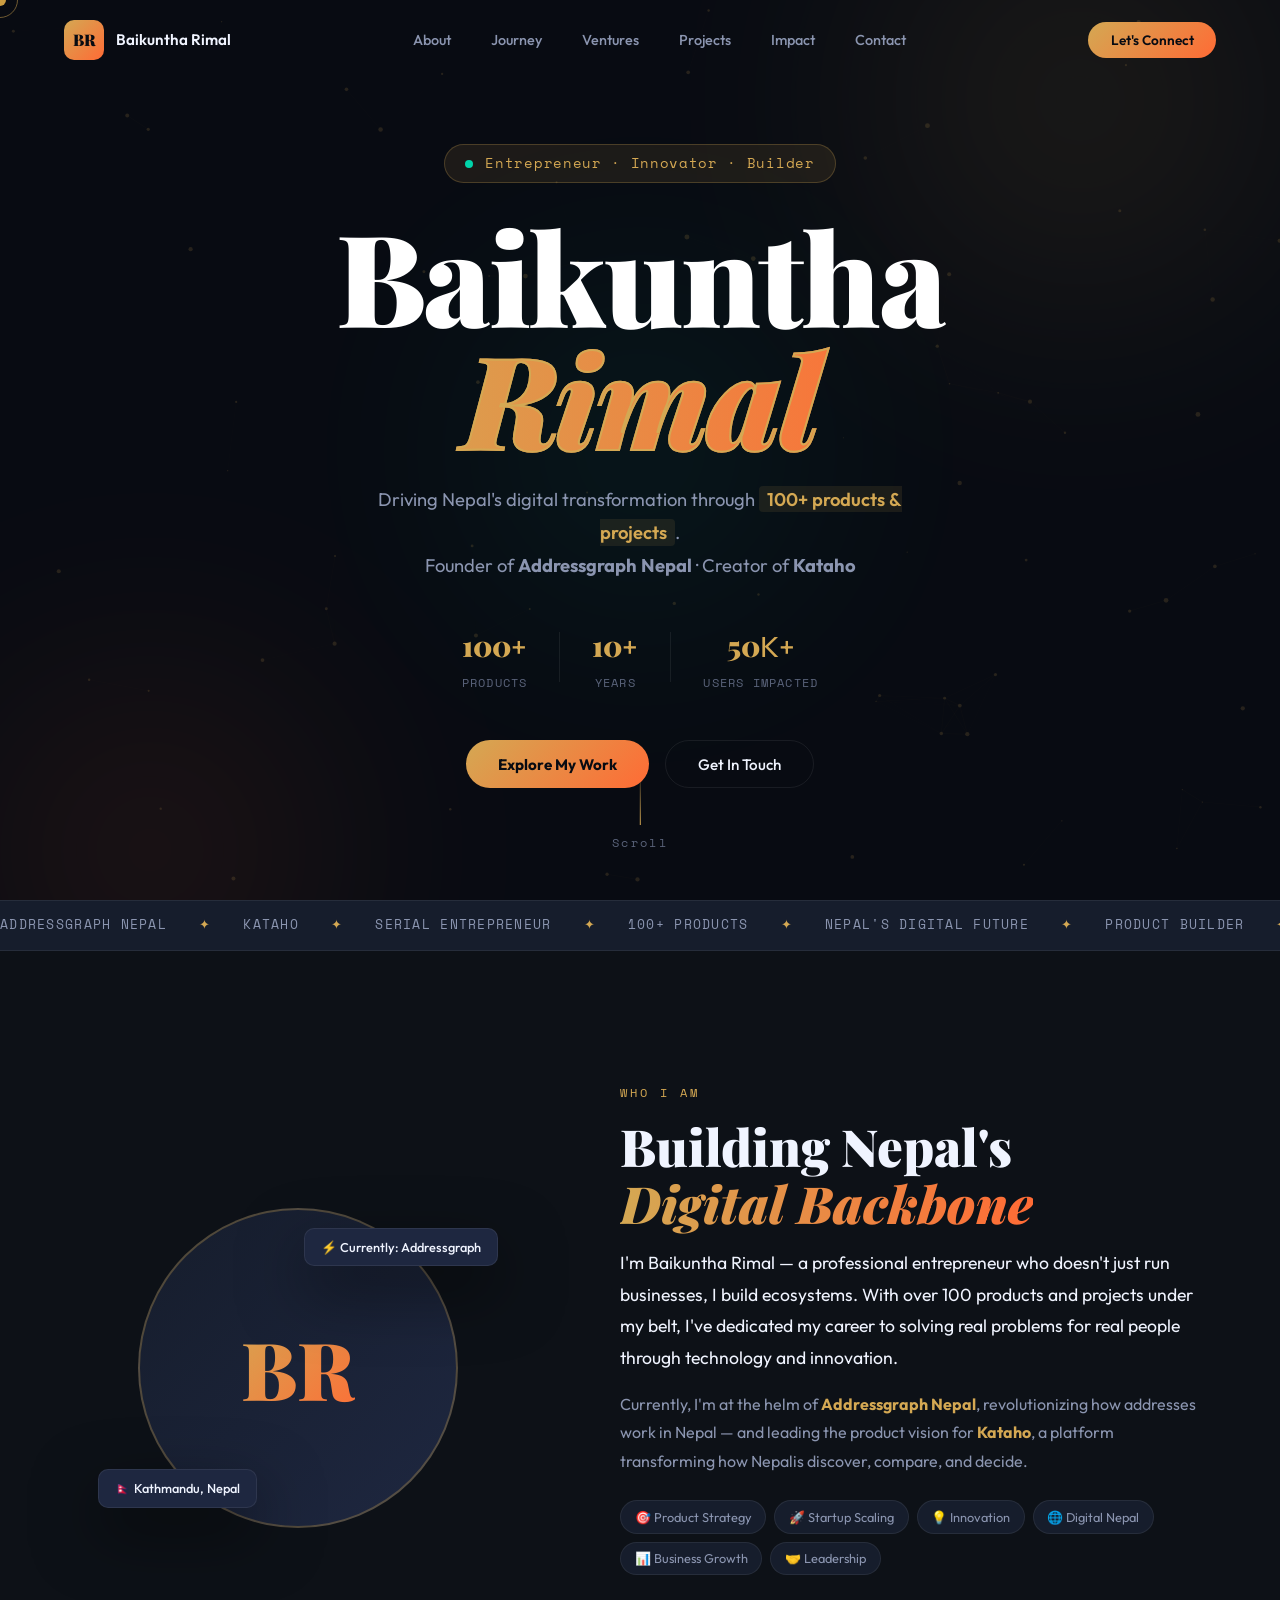
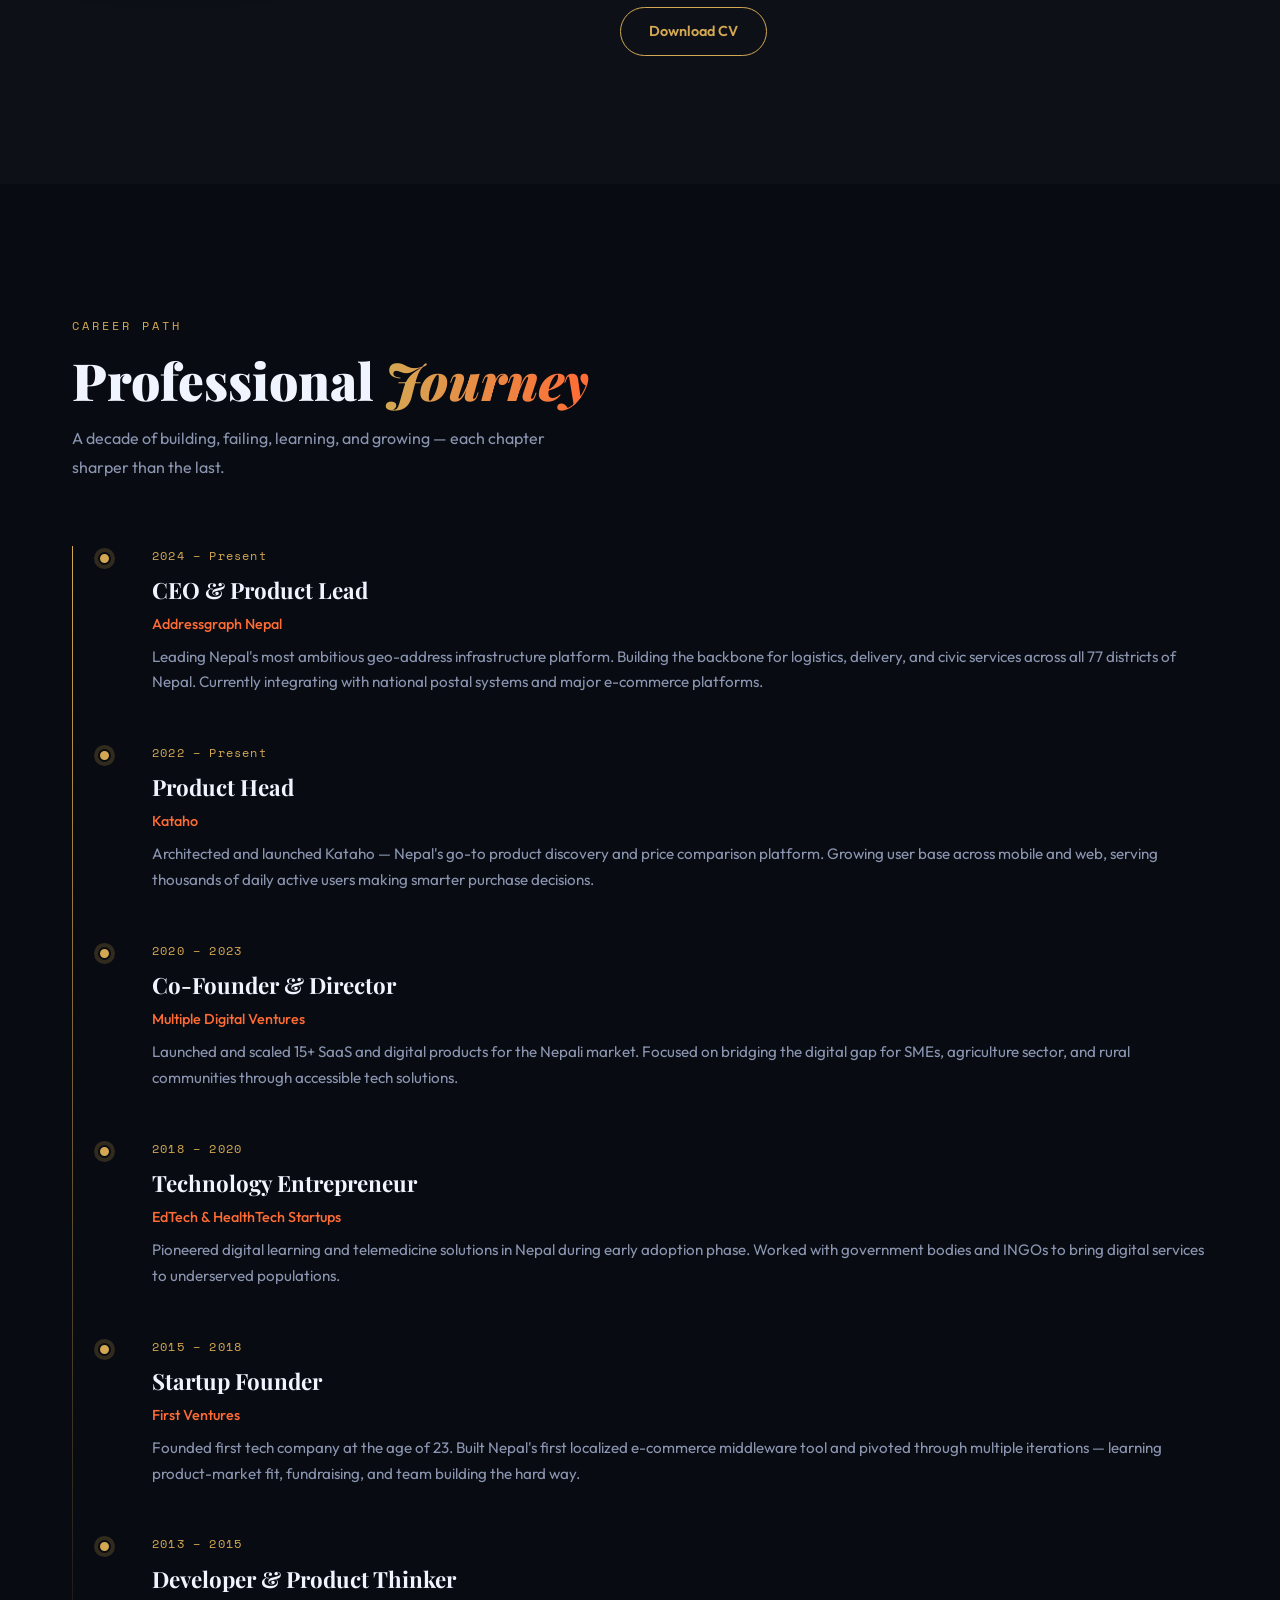
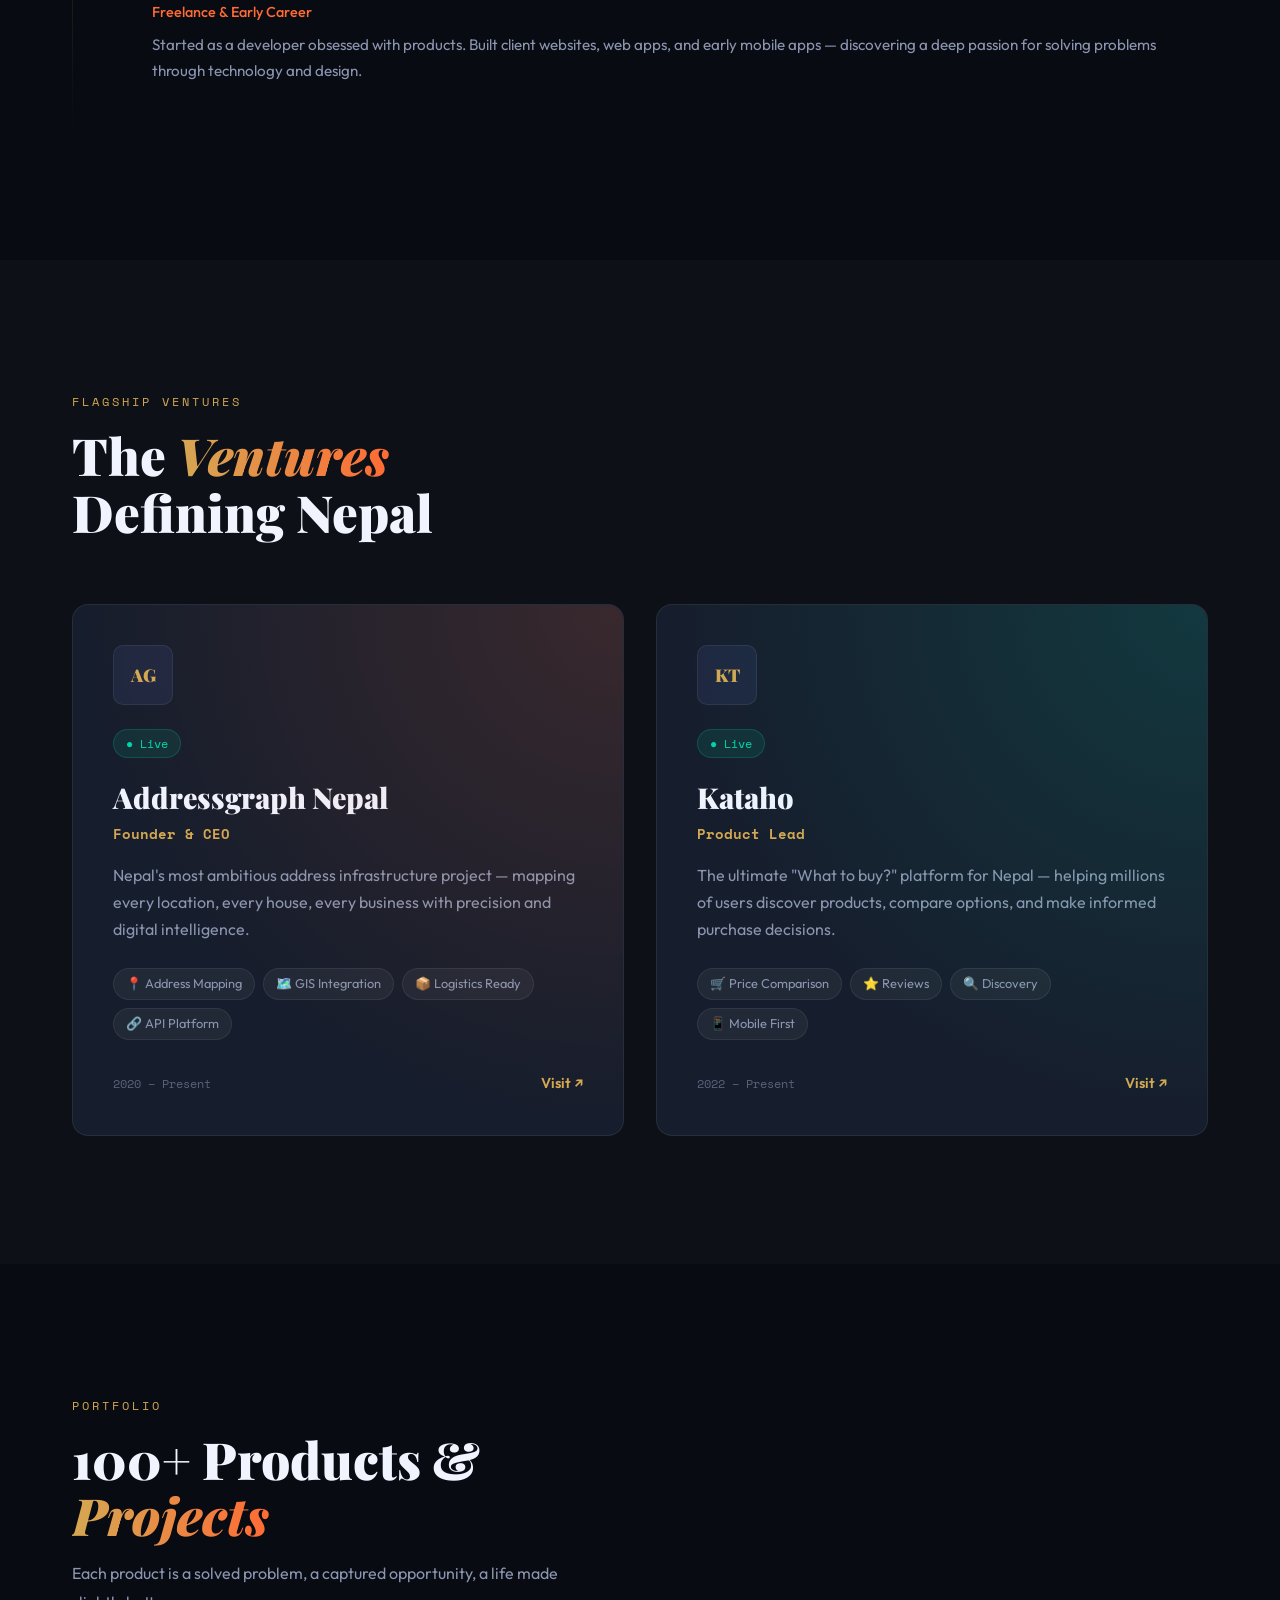
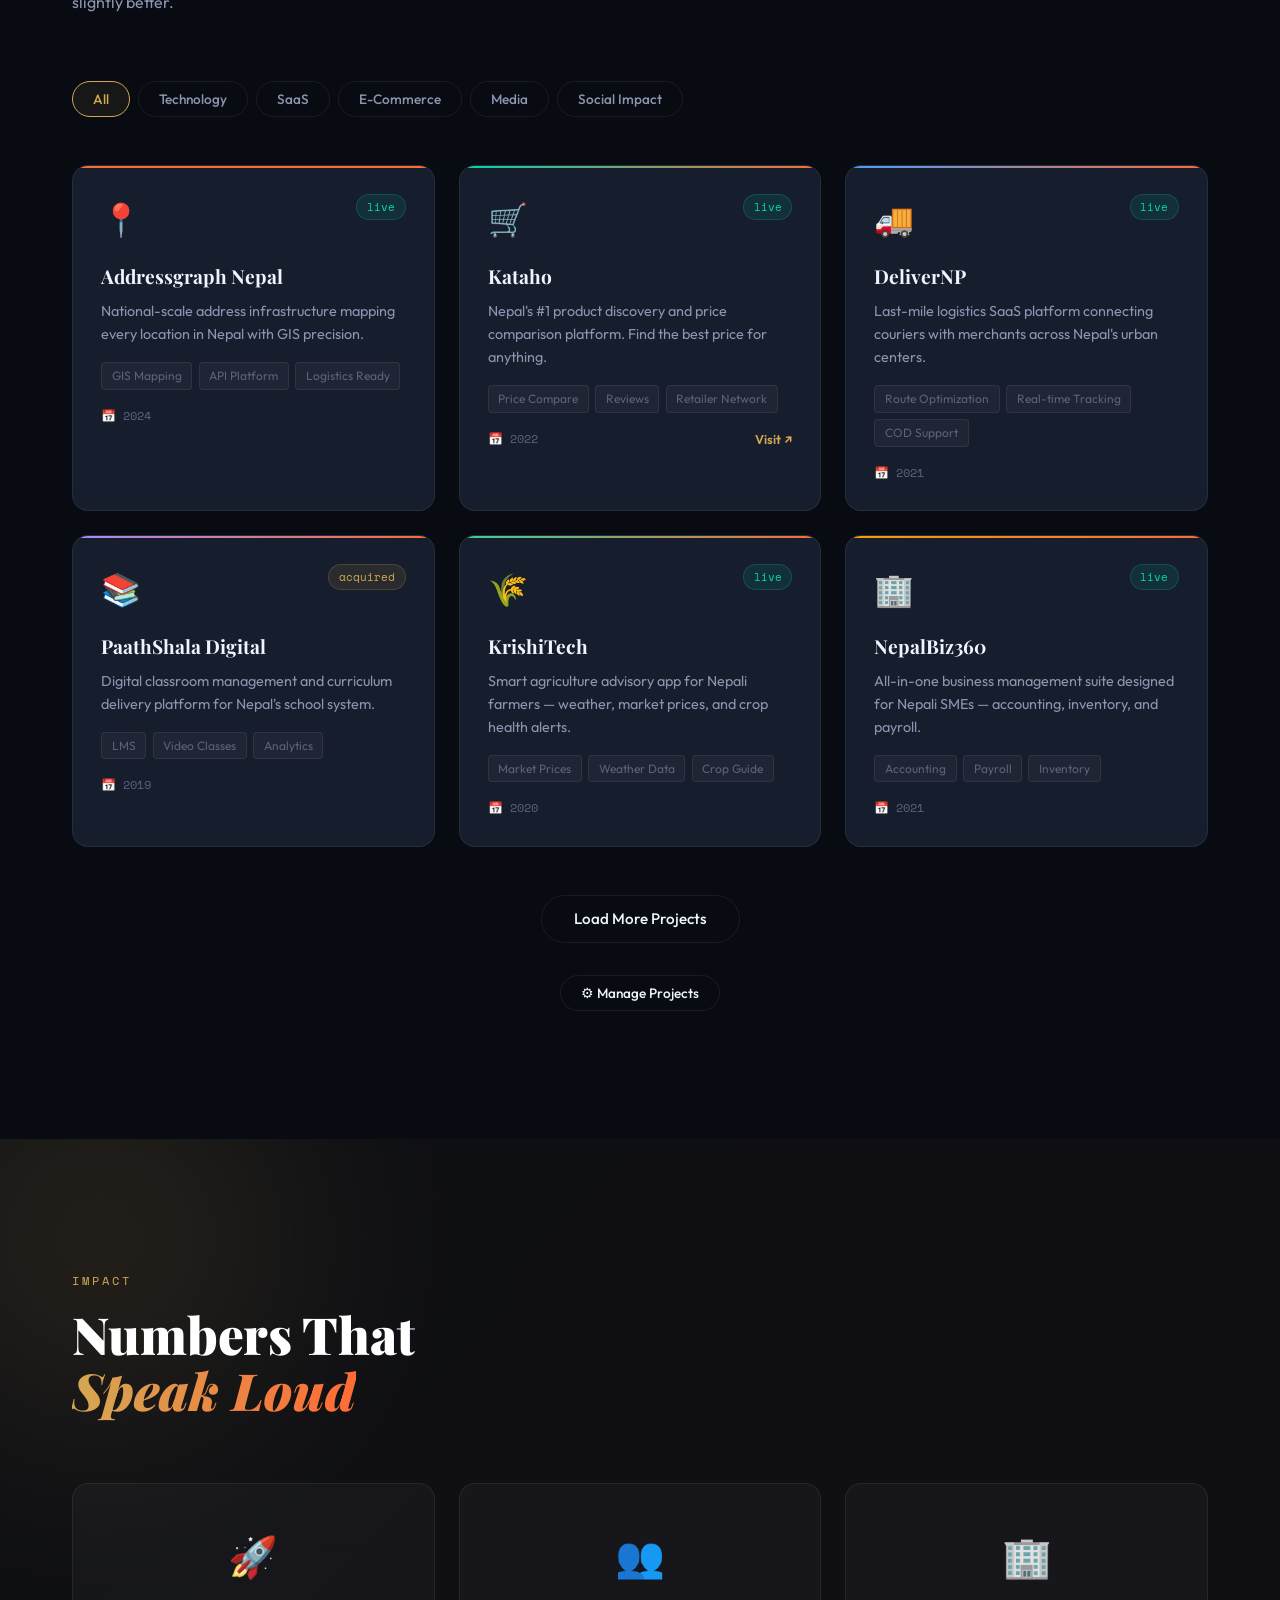
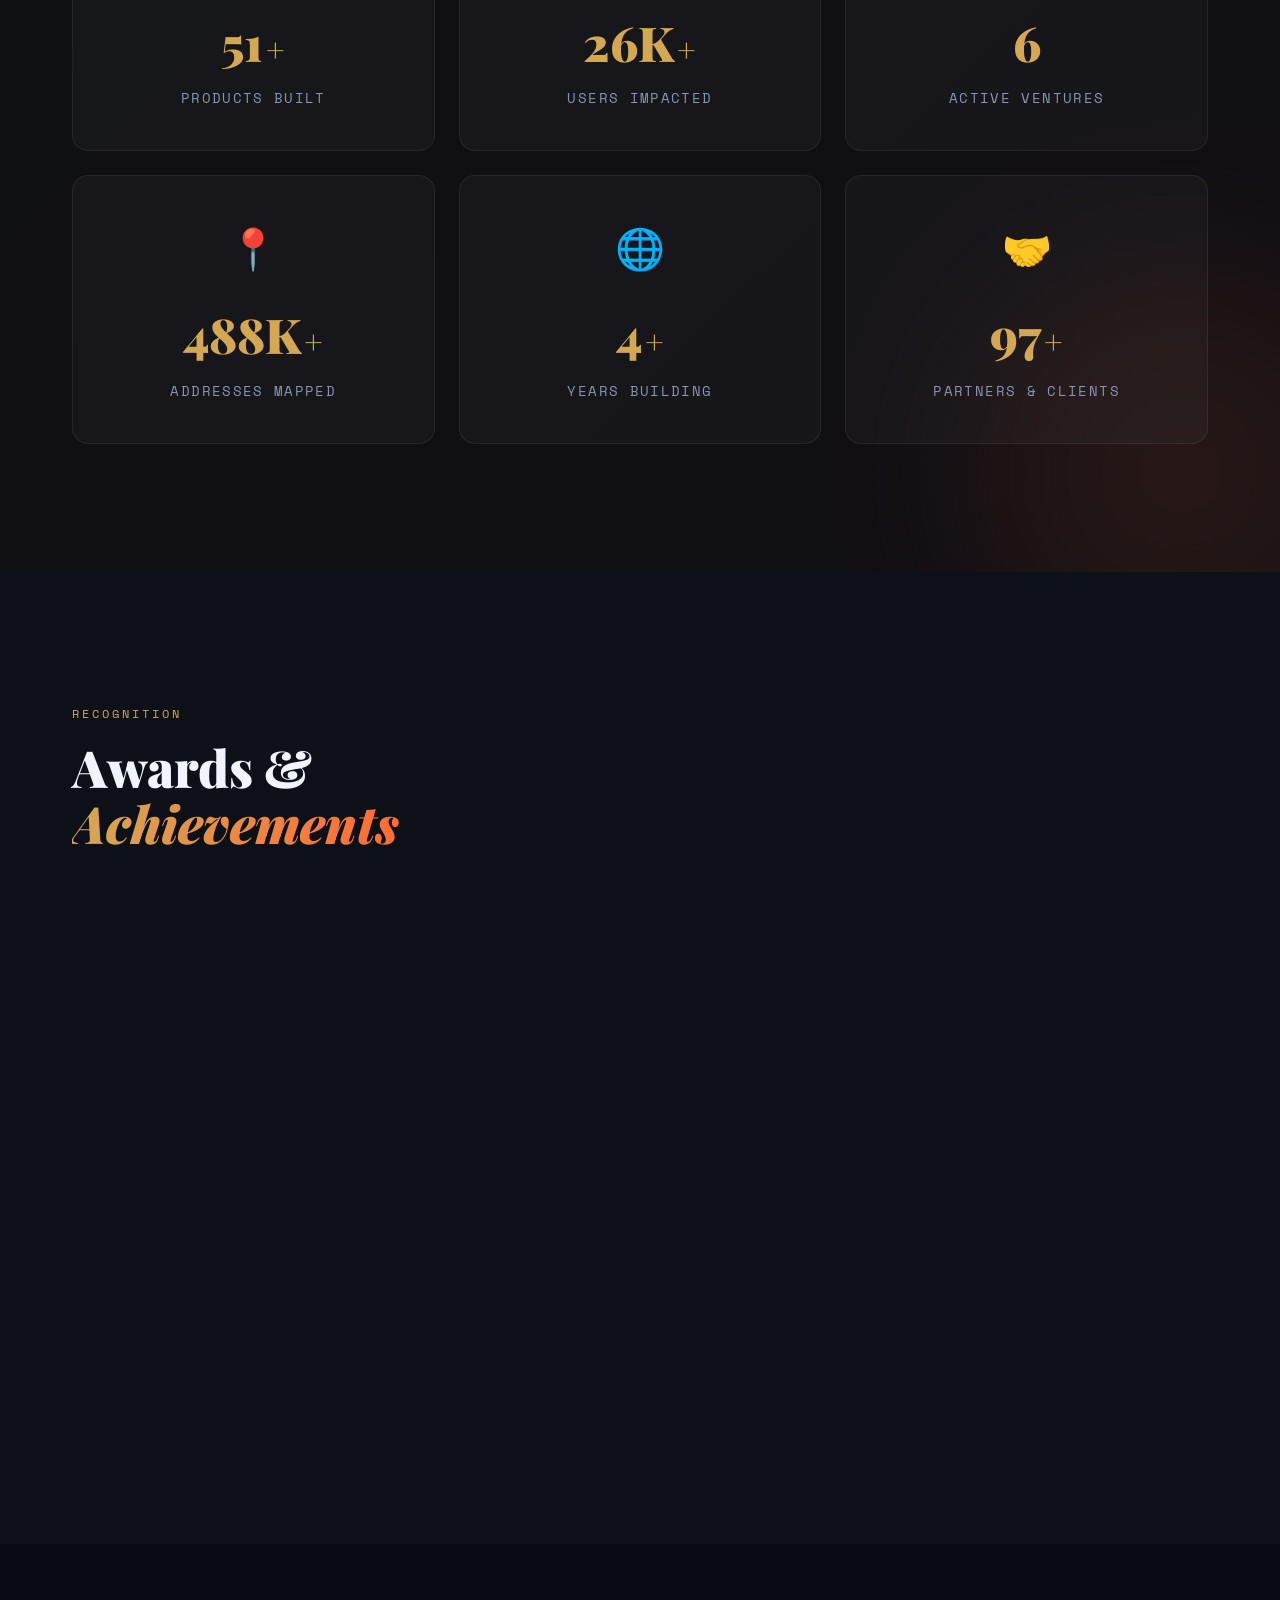
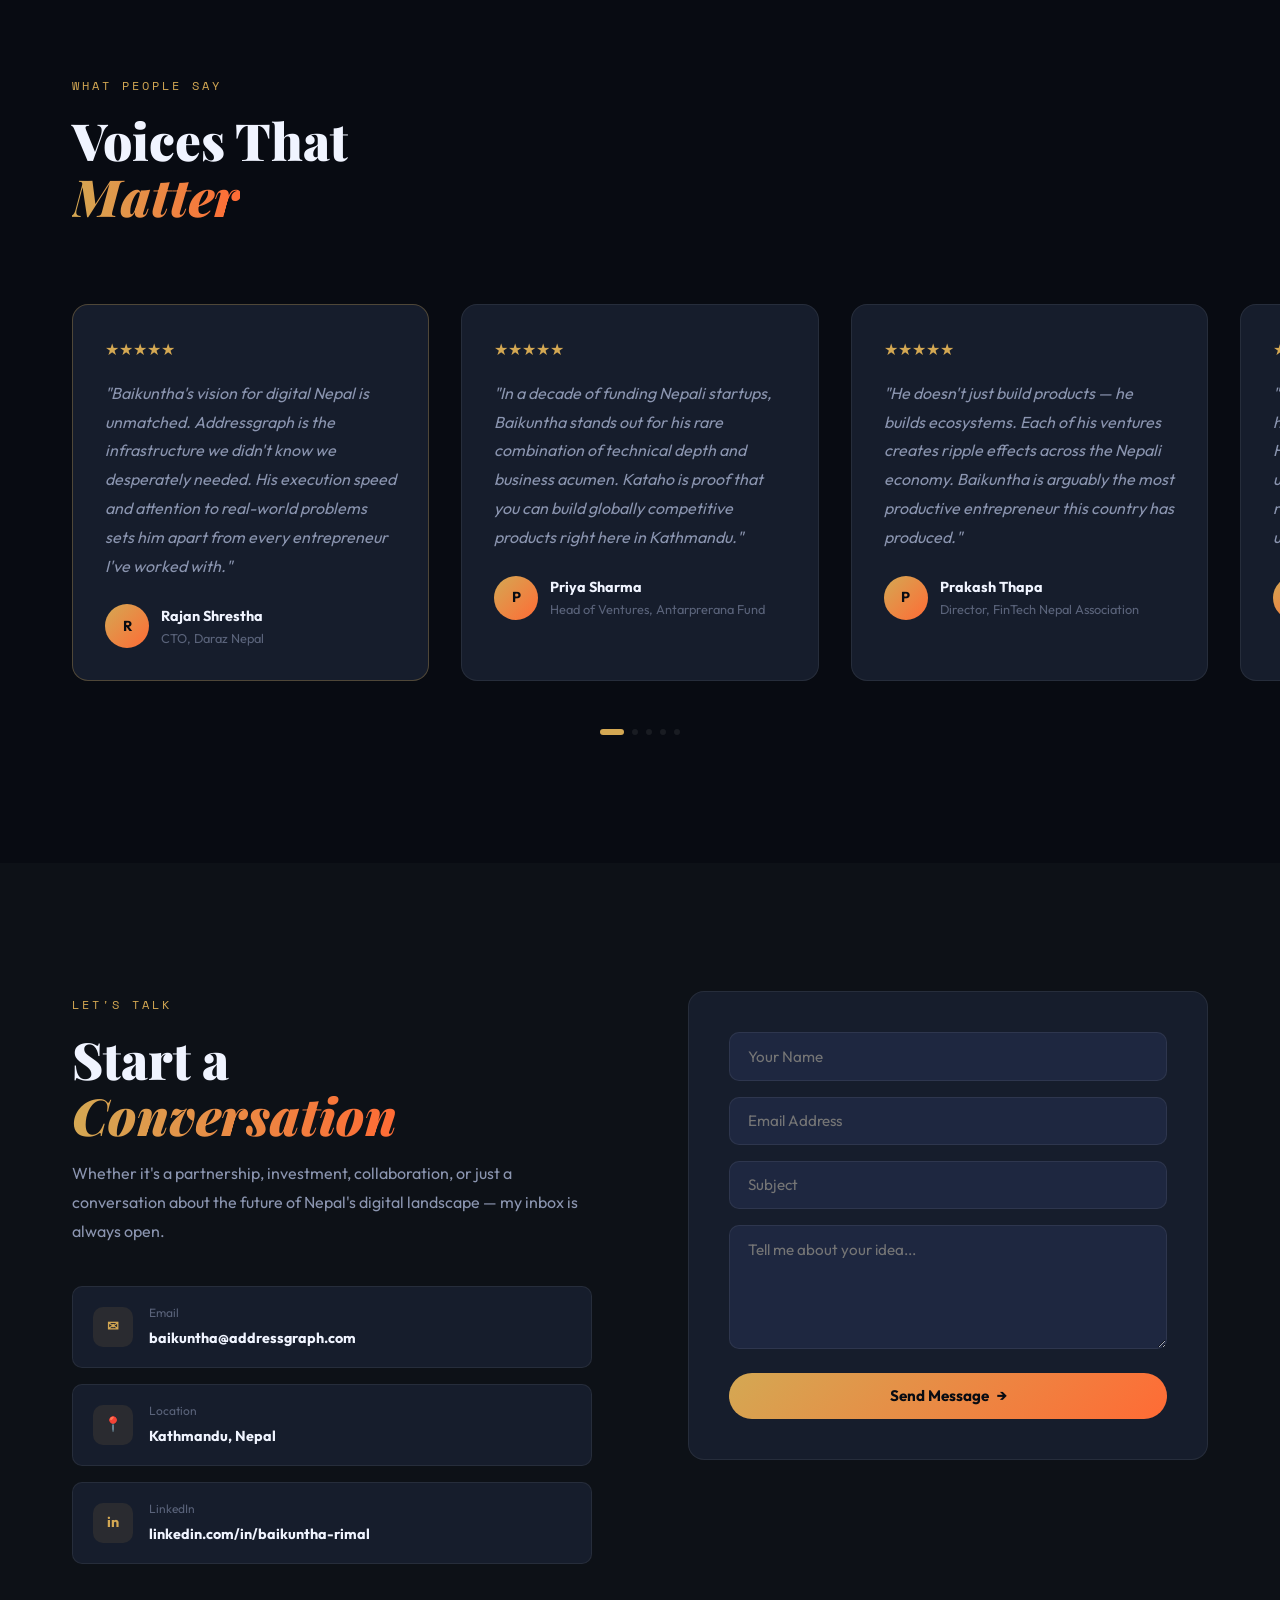
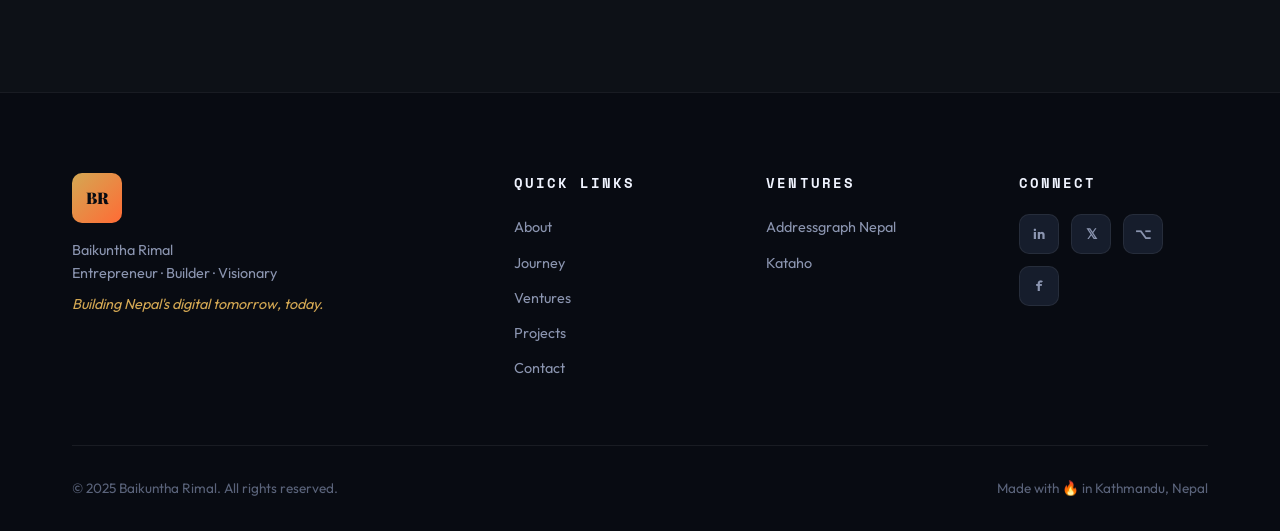
==== index.html @ ee8d304b "initial code initial push" ====
<!DOCTYPE html>
<html lang="en">
<head>
  <meta charset="UTF-8" />
  <meta name="viewport" content="width=device-width, initial-scale=1.0"/>
  <meta name="description" content="Baikuntha Rimal – Serial Entrepreneur, Founder of Addressgraph Nepal & Kataho. Building 100+ products shaping Nepal's digital future."/>
  <meta name="keywords" content="Baikuntha Rimal, Addressgraph Nepal, Kataho, Nepal entrepreneur, startup Nepal, digital products Nepal"/>
  <meta name="author" content="Baikuntha Rimal"/>
  <meta property="og:title" content="Baikuntha Rimal | Entrepreneur · Visionary · Builder"/>
  <meta property="og:description" content="Serial entrepreneur running 100+ products and projects. Driving Addressgraph Nepal. Creator of Kataho."/>
  <meta property="og:type" content="website"/>
  <meta name="twitter:card" content="summary_large_image"/>
  <title>Baikuntha Rimal | Entrepreneur · Visionary · Builder</title>
  <link rel="preconnect" href="https://fonts.googleapis.com"/>
  <link href="https://fonts.googleapis.com/css2?family=Playfair+Display:ital,wght@0,400;0,700;0,900;1,400&family=Outfit:wght@300;400;500;600;700&family=Space+Mono:wght@400;700&display=swap" rel="stylesheet"/>
  <link rel="stylesheet" href="style.css"/>
</head>
<body>

<!-- CUSTOM CURSOR -->
<div class="cursor" id="cursor"></div>
<div class="cursor-trail" id="cursorTrail"></div>

<!-- PRELOADER -->
<div class="preloader" id="preloader">
  <div class="preloader-inner">
    <div class="preloader-logo">BR</div>
    <div class="preloader-bar"><div class="preloader-fill" id="preloaderFill"></div></div>
    <div class="preloader-text">Loading Excellence...</div>
  </div>
</div>

<!-- NAV -->
<nav class="nav" id="nav">
  <div class="nav-logo">
    <span class="logo-br">BR</span>
    <span class="logo-name">Baikuntha Rimal</span>
  </div>
  <ul class="nav-links">
    <li><a href="#about">About</a></li>
    <li><a href="#journey">Journey</a></li>
    <li><a href="#ventures">Ventures</a></li>
    <li><a href="#projects">Projects</a></li>
    <li><a href="#stats">Impact</a></li>
    <li><a href="#contact">Contact</a></li>
  </ul>
  <button class="nav-cta" onclick="scrollToSection('contact')">Let's Connect</button>
  <div class="nav-hamburger" id="hamburger">
    <span></span><span></span><span></span>
  </div>
</nav>

<!-- MOBILE MENU -->
<div class="mobile-menu" id="mobileMenu">
  <ul>
    <li><a href="#about" onclick="closeMobileMenu()">About</a></li>
    <li><a href="#journey" onclick="closeMobileMenu()">Journey</a></li>
    <li><a href="#ventures" onclick="closeMobileMenu()">Ventures</a></li>
    <li><a href="#projects" onclick="closeMobileMenu()">Projects</a></li>
    <li><a href="#stats" onclick="closeMobileMenu()">Impact</a></li>
    <li><a href="#contact" onclick="closeMobileMenu()">Contact</a></li>
  </ul>
</div>

<!-- HERO -->
<section class="hero" id="hero">
  <div class="hero-bg">
    <div class="hero-orb orb1"></div>
    <div class="hero-orb orb2"></div>
    <div class="hero-orb orb3"></div>
    <canvas id="heroCanvas"></canvas>
  </div>
  <div class="hero-content">
    <div class="hero-eyebrow reveal-up">
      <span class="dot-pulse"></span>
      <span>Entrepreneur · Innovator · Builder</span>
    </div>
    <h1 class="hero-title reveal-up delay-1">
      <span class="title-line">Baikuntha</span>
      <span class="title-line italic">Rimal</span>
    </h1>
    <p class="hero-sub reveal-up delay-2">
      Driving Nepal's digital transformation through <span class="highlight">100+ products & projects</span>.<br/>
      Founder of <strong>Addressgraph Nepal</strong> · Creator of <strong>Kataho</strong>
    </p>
    <div class="hero-badges reveal-up delay-3">
      <div class="badge"><span class="badge-num" data-target="100">0</span><span>+</span><small>Products</small></div>
      <div class="badge-sep"></div>
      <div class="badge"><span class="badge-num" data-target="10">0</span><span>+</span><small>Years</small></div>
      <div class="badge-sep"></div>
      <div class="badge"><span class="badge-num" data-target="50">0</span><span>K+</span><small>Users Impacted</small></div>
    </div>
    <div class="hero-actions reveal-up delay-4">
      <button class="btn-primary" onclick="scrollToSection('ventures')">Explore My Work</button>
      <button class="btn-ghost" onclick="scrollToSection('contact')">Get In Touch</button>
    </div>
  </div>
  <div class="hero-scroll-hint">
    <div class="scroll-line"></div>
    <span>Scroll</span>
  </div>
</section>

<!-- MARQUEE TICKER -->
<div class="ticker-wrap">
  <div class="ticker">
    <span>Addressgraph Nepal</span><span class="sep">✦</span>
    <span>Kataho</span><span class="sep">✦</span>
    <span>Serial Entrepreneur</span><span class="sep">✦</span>
    <span>100+ Products</span><span class="sep">✦</span>
    <span>Nepal's Digital Future</span><span class="sep">✦</span>
    <span>Product Builder</span><span class="sep">✦</span>
    <span>Visionary Leader</span><span class="sep">✦</span>
    <span>Addressgraph Nepal</span><span class="sep">✦</span>
    <span>Kataho</span><span class="sep">✦</span>
    <span>Serial Entrepreneur</span><span class="sep">✦</span>
    <span>100+ Products</span><span class="sep">✦</span>
    <span>Nepal's Digital Future</span><span class="sep">✦</span>
    <span>Product Builder</span><span class="sep">✦</span>
    <span>Visionary Leader</span><span class="sep">✦</span>
  </div>
</div>

<!-- ABOUT -->
<section class="about" id="about">
  <div class="container">
    <div class="about-grid">
      <div class="about-visual reveal-left">
        <div class="about-img-wrap">
          <div class="about-img-placeholder">
            <div class="initials-big">BR</div>
            <div class="about-img-ring ring1"></div>
            <div class="about-img-ring ring2"></div>
            <div class="about-img-ring ring3"></div>
          </div>
          <div class="about-tag tag1">🇳🇵 Kathmandu, Nepal</div>
          <div class="about-tag tag2">⚡ Currently: Addressgraph</div>
        </div>
      </div>
      <div class="about-text reveal-right">
        <div class="section-label">Who I Am</div>
        <h2 class="section-title">Building Nepal's<br/><em>Digital Backbone</em></h2>
        <p class="about-lead">
          I'm Baikuntha Rimal — a professional entrepreneur who doesn't just run businesses, I build ecosystems. With over 100 products and projects under my belt, I've dedicated my career to solving real problems for real people through technology and innovation.
        </p>
        <p class="about-body">
          Currently, I'm at the helm of <strong>Addressgraph Nepal</strong>, revolutionizing how addresses work in Nepal — and leading the product vision for <strong>Kataho</strong>, a platform transforming how Nepalis discover, compare, and decide.
        </p>
        <div class="about-tags-row">
          <span class="tag-pill">🎯 Product Strategy</span>
          <span class="tag-pill">🚀 Startup Scaling</span>
          <span class="tag-pill">💡 Innovation</span>
          <span class="tag-pill">🌐 Digital Nepal</span>
          <span class="tag-pill">📊 Business Growth</span>
          <span class="tag-pill">🤝 Leadership</span>
        </div>
        <a class="btn-outline" href="#contact">Download CV</a>
      </div>
    </div>
  </div>
</section>

<!-- PROFESSIONAL JOURNEY -->
<section class="journey" id="journey">
  <div class="container">
    <div class="section-header reveal-up">
      <div class="section-label">Career Path</div>
      <h2 class="section-title">Professional <em>Journey</em></h2>
      <p class="section-desc">A decade of building, failing, learning, and growing — each chapter sharper than the last.</p>
    </div>
    <div class="timeline" id="timeline">
      <!-- Dynamically rendered via JS / PHP -->
    </div>
  </div>
</section>

<!-- FLAGSHIP VENTURES -->
<section class="ventures" id="ventures">
  <div class="container">
    <div class="section-header reveal-up">
      <div class="section-label">Flagship Ventures</div>
      <h2 class="section-title">The <em>Ventures</em><br/>Defining Nepal</h2>
    </div>
    <div class="ventures-grid">
      <!-- Addressgraph Card -->
      <div class="venture-card featured reveal-up">
        <div class="venture-card-bg" style="--clr: #FF6B35"></div>
        <div class="venture-logo">AG</div>
        <div class="venture-status live">● Live</div>
        <h3>Addressgraph Nepal</h3>
        <p class="venture-role">Founder & CEO</p>
        <p class="venture-desc">Nepal's most ambitious address infrastructure project — mapping every location, every house, every business with precision and digital intelligence.</p>
        <div class="venture-features">
          <span>📍 Address Mapping</span>
          <span>🗺️ GIS Integration</span>
          <span>📦 Logistics Ready</span>
          <span>🔗 API Platform</span>
        </div>
        <div class="venture-footer">
          <span class="venture-year">2020 – Present</span>
          <a href="#" class="venture-link" target="_blank">Visit ↗</a>
        </div>
      </div>
      <!-- Kataho Card -->
      <div class="venture-card featured reveal-up delay-1">
        <div class="venture-card-bg" style="--clr: #00D4AA"></div>
        <div class="venture-logo">KT</div>
        <div class="venture-status live">● Live</div>
        <h3>Kataho</h3>
        <p class="venture-role">Product Lead</p>
        <p class="venture-desc">The ultimate "What to buy?" platform for Nepal — helping millions of users discover products, compare options, and make informed purchase decisions.</p>
        <div class="venture-features">
          <span>🛒 Price Comparison</span>
          <span>⭐ Reviews</span>
          <span>🔍 Discovery</span>
          <span>📱 Mobile First</span>
        </div>
        <div class="venture-footer">
          <span class="venture-year">2022 – Present</span>
          <a href="https://kataho.com" class="venture-link" target="_blank">Visit ↗</a>
        </div>
      </div>
    </div>
  </div>
</section>

<!-- PROJECTS (Dynamic) -->
<section class="projects" id="projects">
  <div class="container">
    <div class="section-header reveal-up">
      <div class="section-label">Portfolio</div>
      <h2 class="section-title">100+ Products &amp;<br/><em>Projects</em></h2>
      <p class="section-desc">Each product is a solved problem, a captured opportunity, a life made slightly better.</p>
    </div>

    <!-- Filter Tabs -->
    <div class="filter-tabs reveal-up" id="filterTabs">
      <button class="filter-btn active" data-filter="all">All</button>
      <button class="filter-btn" data-filter="tech">Technology</button>
      <button class="filter-btn" data-filter="saas">SaaS</button>
      <button class="filter-btn" data-filter="ecommerce">E-Commerce</button>
      <button class="filter-btn" data-filter="media">Media</button>
      <button class="filter-btn" data-filter="social">Social Impact</button>
    </div>

    <div class="projects-grid" id="projectsGrid">
      <!-- Rendered by JS -->
    </div>

    <div class="projects-cta reveal-up">
      <button class="btn-ghost" id="loadMoreBtn" onclick="loadMoreProjects()">Load More Projects</button>
    </div>

    <!-- ADD PROJECT PANEL (Admin) -->
    <div class="admin-panel" id="adminPanel" style="display:none;">
      <div class="admin-header">
        <h3>+ Add New Project</h3>
        <button onclick="toggleAdmin()">✕</button>
      </div>
      <div class="admin-form">
        <div class="form-row">
          <input type="text" id="projTitle" placeholder="Project Title" />
          <input type="text" id="projCategory" placeholder="Category (tech/saas/ecommerce...)" />
        </div>
        <textarea id="projDesc" placeholder="Short description..."></textarea>
        <div class="form-row">
          <input type="text" id="projFeature1" placeholder="Feature 1" />
          <input type="text" id="projFeature2" placeholder="Feature 2" />
          <input type="text" id="projFeature3" placeholder="Feature 3" />
        </div>
        <div class="form-row">
          <input type="text" id="projYear" placeholder="Year (e.g. 2023)" />
          <input type="text" id="projUrl" placeholder="URL (optional)" />
          <select id="projStatus">
            <option value="live">Live</option>
            <option value="building">Building</option>
            <option value="acquired">Acquired</option>
            <option value="archived">Archived</option>
          </select>
        </div>
        <div class="form-row">
          <input type="text" id="projEmoji" placeholder="Emoji icon (e.g. 🚀)" />
          <input type="text" id="projColor" placeholder="Color hex (e.g. #FF6B35)" />
        </div>
        <button class="btn-primary" onclick="addProject()">Add Project</button>
      </div>
    </div>

    <div class="admin-toggle reveal-up" style="margin-top:2rem; text-align:center;">
      <button class="btn-ghost small" onclick="toggleAdmin()">⚙ Manage Projects</button>
    </div>
  </div>
</section>

<!-- IMPACT STATS -->
<section class="stats" id="stats">
  <div class="stats-bg">
    <div class="stats-orb s1"></div>
    <div class="stats-orb s2"></div>
  </div>
  <div class="container">
    <div class="section-header reveal-up">
      <div class="section-label">Impact</div>
      <h2 class="section-title" style="color:#fff">Numbers That<br/><em>Speak Loud</em></h2>
    </div>
    <div class="stats-grid">
      <div class="stat-card reveal-up delay-0">
        <div class="stat-icon">🚀</div>
        <div class="stat-num counter" data-target="100">0</div>
        <div class="stat-suffix">+</div>
        <div class="stat-label">Products Built</div>
      </div>
      <div class="stat-card reveal-up delay-1">
        <div class="stat-icon">👥</div>
        <div class="stat-num counter" data-target="50000">0</div>
        <div class="stat-suffix">+</div>
        <div class="stat-label">Users Impacted</div>
      </div>
      <div class="stat-card reveal-up delay-2">
        <div class="stat-icon">🏢</div>
        <div class="stat-num counter" data-target="12">0</div>
        <div class="stat-suffix"></div>
        <div class="stat-label">Active Ventures</div>
      </div>
      <div class="stat-card reveal-up delay-3">
        <div class="stat-icon">📍</div>
        <div class="stat-num counter" data-target="1000000">0</div>
        <div class="stat-suffix">+</div>
        <div class="stat-label">Addresses Mapped</div>
      </div>
      <div class="stat-card reveal-up delay-4">
        <div class="stat-icon">🌐</div>
        <div class="stat-num counter" data-target="10">0</div>
        <div class="stat-suffix">+</div>
        <div class="stat-label">Years Building</div>
      </div>
      <div class="stat-card reveal-up delay-5">
        <div class="stat-icon">🤝</div>
        <div class="stat-num counter" data-target="200">0</div>
        <div class="stat-suffix">+</div>
        <div class="stat-label">Partners & Clients</div>
      </div>
    </div>
  </div>
</section>

<!-- ACHIEVEMENTS & RECOGNITION -->
<section class="achievements" id="achievements">
  <div class="container">
    <div class="section-header reveal-up">
      <div class="section-label">Recognition</div>
      <h2 class="section-title">Awards &amp;<br/><em>Achievements</em></h2>
    </div>
    <div class="achievements-grid" id="achievementsGrid">
      <!-- Rendered by JS -->
    </div>
  </div>
</section>

<!-- TESTIMONIALS -->
<section class="testimonials">
  <div class="container">
    <div class="section-header reveal-up">
      <div class="section-label">What People Say</div>
      <h2 class="section-title">Voices That<br/><em>Matter</em></h2>
    </div>
    <div class="testimonials-track" id="testimonialsTrack">
      <!-- Rendered by JS -->
    </div>
    <div class="testimonial-dots" id="testimonialDots"></div>
  </div>
</section>

<!-- CONTACT -->
<section class="contact" id="contact">
  <div class="container">
    <div class="contact-grid">
      <div class="contact-info reveal-left">
        <div class="section-label">Let's Talk</div>
        <h2 class="section-title">Start a<br/><em>Conversation</em></h2>
        <p>Whether it's a partnership, investment, collaboration, or just a conversation about the future of Nepal's digital landscape — my inbox is always open.</p>
        <div class="contact-links">
          <a href="mailto:baikuntha@addressgraph.com" class="contact-link">
            <span class="cl-icon">✉</span>
            <div>
              <small>Email</small>
              <strong>baikuntha@addressgraph.com</strong>
            </div>
          </a>
          <a href="#" class="contact-link">
            <span class="cl-icon">📍</span>
            <div>
              <small>Location</small>
              <strong>Kathmandu, Nepal</strong>
            </div>
          </a>
          <a href="https://linkedin.com/in/baikuntha-rimal" class="contact-link" target="_blank">
            <span class="cl-icon">in</span>
            <div>
              <small>LinkedIn</small>
              <strong>linkedin.com/in/baikuntha-rimal</strong>
            </div>
          </a>
        </div>
      </div>
      <div class="contact-form-wrap reveal-right">
        <form class="contact-form" id="contactForm" onsubmit="submitForm(event)">
          <div class="form-group">
            <input type="text" name="name" placeholder="Your Name" required />
          </div>
          <div class="form-group">
            <input type="email" name="email" placeholder="Email Address" required />
          </div>
          <div class="form-group">
            <input type="text" name="subject" placeholder="Subject" />
          </div>
          <div class="form-group">
            <textarea name="message" placeholder="Tell me about your idea..." rows="5" required></textarea>
          </div>
          <button type="submit" class="btn-primary full-width" id="submitBtn">
            <span>Send Message</span>
            <span class="btn-arrow">→</span>
          </button>
          <div class="form-success" id="formSuccess" style="display:none;">
            ✅ Message sent! I'll get back to you soon.
          </div>
        </form>
      </div>
    </div>
  </div>
</section>

<!-- FOOTER -->
<footer class="footer">
  <div class="container">
    <div class="footer-grid">
      <div class="footer-brand">
        <div class="footer-logo">BR</div>
        <p>Baikuntha Rimal<br/>Entrepreneur · Builder · Visionary</p>
        <p class="footer-tagline">Building Nepal's digital tomorrow, today.</p>
      </div>
      <div class="footer-links">
        <h4>Quick Links</h4>
        <ul>
          <li><a href="#about">About</a></li>
          <li><a href="#journey">Journey</a></li>
          <li><a href="#ventures">Ventures</a></li>
          <li><a href="#projects">Projects</a></li>
          <li><a href="#contact">Contact</a></li>
        </ul>
      </div>
      <div class="footer-ventures">
        <h4>Ventures</h4>
        <ul>
          <li><a href="#" target="_blank">Addressgraph Nepal</a></li>
          <li><a href="https://kataho.com" target="_blank">Kataho</a></li>
        </ul>
      </div>
      <div class="footer-social">
        <h4>Connect</h4>
        <div class="social-icons">
          <a href="#" class="social-icon" title="LinkedIn">in</a>
          <a href="#" class="social-icon" title="Twitter">𝕏</a>
          <a href="#" class="social-icon" title="GitHub">⌥</a>
          <a href="#" class="social-icon" title="Facebook">f</a>
        </div>
      </div>
    </div>
    <div class="footer-bottom">
      <p>© 2025 Baikuntha Rimal. All rights reserved.</p>
      <p>Made with 🔥 in Kathmandu, Nepal</p>
    </div>
  </div>
</footer>

<!-- BACK TO TOP -->
<button class="back-top" id="backTop" onclick="scrollToTop()">↑</button>

<script src="app.js"></script>
</body>
</html>
---- style.css ----
/* ===== CSS VARIABLES ===== */
:root {
  --bg: #080B12;
  --bg2: #0D1117;
  --bg3: #111823;
  --surface: #161D2C;
  --surface2: #1E2740;
  --border: rgba(255,255,255,0.07);
  --gold: #D4A853;
  --gold2: #F2C46D;
  --accent: #FF6B35;
  --accent2: #FF8C5A;
  --teal: #00D4AA;
  --blue: #4A9EFF;
  --text: #F0F4FF;
  --text2: #8B95B0;
  --text3: #5A637A;
  --white: #ffffff;
  --font-display: 'Playfair Display', Georgia, serif;
  --font-body: 'Outfit', sans-serif;
  --font-mono: 'Space Mono', monospace;
  --radius: 16px;
  --radius-sm: 10px;
  --transition: 0.4s cubic-bezier(0.23, 1, 0.32, 1);
  --shadow: 0 24px 64px rgba(0,0,0,0.5);
  --glow: 0 0 40px rgba(212,168,83,0.2);
}

/* ===== RESET & BASE ===== */
*, *::before, *::after { box-sizing: border-box; margin: 0; padding: 0; }
html { scroll-behavior: smooth; font-size: 16px; }
body {
  background: var(--bg);
  color: var(--text);
  font-family: var(--font-body);
  line-height: 1.6;
  overflow-x: hidden;
}
img { max-width: 100%; display: block; }
a { text-decoration: none; color: inherit; }
ul { list-style: none; }
button { cursor: pointer; border: none; background: none; font-family: var(--font-body); }
input, textarea, select { font-family: var(--font-body); }

/* ===== CURSOR ===== */
.cursor {
  position: fixed; top: 0; left: 0; width: 12px; height: 12px;
  background: var(--gold); border-radius: 50%;
  pointer-events: none; z-index: 9999; transform: translate(-50%,-50%);
  transition: transform 0.1s, width 0.2s, height 0.2s;
  mix-blend-mode: difference;
}
.cursor-trail {
  position: fixed; top: 0; left: 0; width: 36px; height: 36px;
  border: 1px solid var(--gold); border-radius: 50%;
  pointer-events: none; z-index: 9998; transform: translate(-50%,-50%);
  transition: all 0.15s ease;
  opacity: 0.5;
}
body:hover .cursor { opacity: 1; }

/* ===== PRELOADER ===== */
.preloader {
  position: fixed; inset: 0; background: var(--bg);
  z-index: 9999; display: flex; align-items: center; justify-content: center;
  transition: opacity 0.6s ease, visibility 0.6s;
}
.preloader.hidden { opacity: 0; visibility: hidden; }
.preloader-inner { text-align: center; }
.preloader-logo {
  font-family: var(--font-display);
  font-size: 4rem; font-weight: 900;
  color: var(--gold); margin-bottom: 2rem;
  animation: pulse 1.5s ease-in-out infinite;
}
.preloader-bar {
  width: 200px; height: 2px; background: var(--surface2);
  border-radius: 2px; overflow: hidden; margin: 0 auto 1rem;
}
.preloader-fill {
  height: 100%; background: linear-gradient(90deg, var(--gold), var(--accent));
  width: 0%; transition: width 0.1s;
}
.preloader-text { font-size: 0.75rem; color: var(--text3); letter-spacing: 0.2em; font-family: var(--font-mono); }
@keyframes pulse { 0%,100%{opacity:1;} 50%{opacity:0.5;} }

/* ===== NAVIGATION ===== */
.nav {
  position: fixed; top: 0; left: 0; right: 0; z-index: 1000;
  display: flex; align-items: center; justify-content: space-between;
  padding: 1.25rem 4rem;
  transition: background 0.3s, padding 0.3s, box-shadow 0.3s;
}
.nav.scrolled {
  background: rgba(8,11,18,0.95);
  backdrop-filter: blur(20px);
  padding: 0.9rem 4rem;
  box-shadow: 0 1px 0 var(--border);
}
.nav-logo { display: flex; align-items: center; gap: 0.75rem; cursor: pointer; }
.logo-br {
  width: 40px; height: 40px; background: linear-gradient(135deg, var(--gold), var(--accent));
  border-radius: 10px; display: flex; align-items: center; justify-content: center;
  font-family: var(--font-display); font-weight: 900; font-size: 1rem; color: var(--bg);
}
.logo-name { font-weight: 600; font-size: 0.95rem; color: var(--text); }
.nav-links { display: flex; gap: 2.5rem; }
.nav-links a {
  font-size: 0.9rem; color: var(--text2); font-weight: 500;
  transition: color var(--transition); position: relative;
}
.nav-links a::after {
  content: ''; position: absolute; bottom: -4px; left: 0; right: 0;
  height: 1px; background: var(--gold); transform: scaleX(0);
  transition: transform var(--transition); transform-origin: left;
}
.nav-links a:hover { color: var(--gold); }
.nav-links a:hover::after { transform: scaleX(1); }
.nav-cta {
  padding: 0.55rem 1.4rem;
  background: linear-gradient(135deg, var(--gold), var(--accent));
  border-radius: 50px; font-size: 0.85rem; font-weight: 600; color: var(--bg);
  transition: transform var(--transition), box-shadow var(--transition);
}
.nav-cta:hover { transform: translateY(-2px); box-shadow: 0 8px 24px rgba(212,168,83,0.4); }
.nav-hamburger { display: none; flex-direction: column; gap: 5px; cursor: pointer; }
.nav-hamburger span { display: block; width: 24px; height: 2px; background: var(--text); border-radius: 2px; transition: all 0.3s; }

/* MOBILE MENU */
.mobile-menu {
  position: fixed; inset: 0; background: rgba(8,11,18,0.98);
  z-index: 999; display: flex; align-items: center; justify-content: center;
  opacity: 0; visibility: hidden; transition: all 0.4s;
}
.mobile-menu.open { opacity: 1; visibility: visible; }
.mobile-menu ul { text-align: center; }
.mobile-menu li { margin: 1.5rem 0; }
.mobile-menu a { font-family: var(--font-display); font-size: 2rem; font-weight: 700; color: var(--text); }
.mobile-menu a:hover { color: var(--gold); }

/* ===== HERO ===== */
.hero {
  min-height: 100vh; display: flex; align-items: center; justify-content: center;
  position: relative; overflow: hidden; padding: 8rem 4rem 6rem;
}
.hero-bg {
  position: absolute; inset: 0; z-index: 0;
}
.hero-orb {
  position: absolute; border-radius: 50%;
  filter: blur(120px); opacity: 0.15;
}
.orb1 {
  width: 600px; height: 600px;
  background: radial-gradient(circle, var(--gold), transparent 70%);
  top: -200px; right: -100px;
  animation: floatOrb 12s ease-in-out infinite;
}
.orb2 {
  width: 500px; height: 500px;
  background: radial-gradient(circle, var(--accent), transparent 70%);
  bottom: -200px; left: -100px;
  animation: floatOrb 15s ease-in-out infinite reverse;
}
.orb3 {
  width: 400px; height: 400px;
  background: radial-gradient(circle, var(--teal), transparent 70%);
  top: 50%; left: 50%; transform: translate(-50%,-50%);
  animation: floatOrb 18s ease-in-out infinite;
}
@keyframes floatOrb {
  0%,100%{transform:translate(0,0);}
  33%{transform:translate(30px,-40px);}
  66%{transform:translate(-20px,30px);}
}
#heroCanvas { position: absolute; inset: 0; width: 100%; height: 100%; opacity: 0.3; }
.hero-content {
  position: relative; z-index: 1; max-width: 800px; margin: 0 auto; text-align: center;
}
.hero-eyebrow {
  display: inline-flex; align-items: center; gap: 0.75rem;
  background: rgba(212,168,83,0.1); border: 1px solid rgba(212,168,83,0.25);
  padding: 0.5rem 1.25rem; border-radius: 50px;
  font-size: 0.85rem; color: var(--gold); font-family: var(--font-mono);
  margin-bottom: 2rem; letter-spacing: 0.05em;
}
.dot-pulse {
  width: 8px; height: 8px; background: var(--teal); border-radius: 50%;
  animation: dotPulse 2s ease-in-out infinite;
}
@keyframes dotPulse {
  0%,100%{box-shadow:0 0 0 0 rgba(0,212,170,0.4);}
  50%{box-shadow:0 0 0 8px rgba(0,212,170,0);}
}
.hero-title {
  font-family: var(--font-display);
  font-size: clamp(4rem, 10vw, 8rem);
  font-weight: 900; line-height: 0.95;
  color: var(--white); margin-bottom: 1.5rem;
  letter-spacing: -0.02em;
}
.title-line { display: block; }
.title-line.italic {
  font-style: italic; color: transparent;
  -webkit-text-stroke: 2px var(--gold);
  background: linear-gradient(90deg, var(--gold), var(--accent));
  -webkit-background-clip: text; -webkit-text-fill-color: transparent;
}
.hero-sub {
  font-size: 1.15rem; color: var(--text2); max-width: 600px;
  margin: 0 auto 2.5rem; line-height: 1.8;
}
.hero-sub .highlight {
  color: var(--gold); font-weight: 600;
  background: rgba(212,168,83,0.1); padding: 0.1em 0.4em; border-radius: 4px;
}
.hero-badges {
  display: flex; align-items: center; justify-content: center;
  gap: 2rem; margin-bottom: 3rem;
}
.badge { text-align: center; }
.badge-num { font-family: var(--font-display); font-size: 2.5rem; font-weight: 900; color: var(--gold); }
.badge span { font-size: 1.8rem; color: var(--gold); }
.badge small { display: block; font-size: 0.75rem; color: var(--text3); font-family: var(--font-mono); letter-spacing: 0.1em; text-transform: uppercase; margin-top: 0.25rem; }
.badge-sep { width: 1px; height: 50px; background: var(--border); }
.hero-actions { display: flex; gap: 1rem; justify-content: center; flex-wrap: wrap; }
.hero-scroll-hint {
  position: absolute; bottom: 3rem; left: 50%; transform: translateX(-50%);
  display: flex; flex-direction: column; align-items: center; gap: 0.5rem;
  color: var(--text3); font-size: 0.75rem; font-family: var(--font-mono); letter-spacing: 0.2em;
}
.scroll-line {
  width: 1px; height: 60px;
  background: linear-gradient(to bottom, transparent, var(--gold));
  animation: scrollLine 2s ease-in-out infinite;
}
@keyframes scrollLine { 0%{height:0;opacity:0;} 50%{height:60px;opacity:1;} 100%{height:60px;opacity:0;} }

/* ===== BUTTONS ===== */
.btn-primary {
  display: inline-flex; align-items: center; gap: 0.5rem;
  background: linear-gradient(135deg, var(--gold), var(--accent));
  color: var(--bg); font-weight: 700; font-size: 0.95rem;
  padding: 0.85rem 2rem; border-radius: 50px;
  transition: all var(--transition);
}
.btn-primary:hover { transform: translateY(-3px); box-shadow: 0 12px 40px rgba(212,168,83,0.4); }
.btn-ghost {
  display: inline-flex; align-items: center; gap: 0.5rem;
  border: 1px solid var(--border); color: var(--text);
  font-weight: 500; font-size: 0.95rem;
  padding: 0.85rem 2rem; border-radius: 50px;
  transition: all var(--transition); background: transparent;
}
.btn-ghost:hover { border-color: var(--gold); color: var(--gold); background: rgba(212,168,83,0.05); }
.btn-outline {
  display: inline-block;
  border: 1px solid var(--gold); color: var(--gold);
  font-weight: 600; font-size: 0.9rem;
  padding: 0.75rem 1.75rem; border-radius: 50px;
  transition: all var(--transition); margin-top: 2rem;
}
.btn-outline:hover { background: var(--gold); color: var(--bg); }
.btn-ghost.small { padding: 0.5rem 1.25rem; font-size: 0.85rem; }
.full-width { width: 100%; justify-content: center; }
.btn-arrow { transition: transform 0.3s; }
.btn-primary:hover .btn-arrow { transform: translateX(4px); }

/* ===== TICKER ===== */
.ticker-wrap {
  overflow: hidden; background: var(--surface);
  border-top: 1px solid var(--border); border-bottom: 1px solid var(--border);
  padding: 0.9rem 0;
}
.ticker {
  display: flex; gap: 2rem;
  animation: ticker 30s linear infinite;
  white-space: nowrap;
}
.ticker span {
  font-family: var(--font-mono); font-size: 0.8rem;
  color: var(--text2); letter-spacing: 0.1em; text-transform: uppercase;
}
.ticker .sep { color: var(--gold); }
@keyframes ticker { from{transform:translateX(0);} to{transform:translateX(-50%);} }

/* ===== CONTAINER ===== */
.container { max-width: 1200px; margin: 0 auto; padding: 0 2rem; }

/* ===== SECTION COMMONS ===== */
section { padding: 8rem 0; }
.section-label {
  display: inline-block;
  font-family: var(--font-mono); font-size: 0.75rem;
  color: var(--gold); letter-spacing: 0.25em; text-transform: uppercase;
  margin-bottom: 1rem;
}
.section-title {
  font-family: var(--font-display);
  font-size: clamp(2.2rem, 4vw, 3.5rem);
  font-weight: 900; line-height: 1.1;
  color: var(--text); margin-bottom: 1rem;
}
.section-title em {
  font-style: italic; color: transparent;
  background: linear-gradient(90deg, var(--gold), var(--accent));
  -webkit-background-clip: text; -webkit-text-fill-color: transparent;
}
.section-header { margin-bottom: 4rem; }
.section-desc { color: var(--text2); max-width: 500px; line-height: 1.8; }

/* ===== ABOUT ===== */
.about { background: var(--bg2); }
.about-grid { display: grid; grid-template-columns: 1fr 1.3fr; gap: 6rem; align-items: center; }
.about-visual { display: flex; justify-content: center; }
.about-img-wrap { position: relative; }
.about-img-placeholder {
  width: 320px; height: 320px; border-radius: 50%;
  background: linear-gradient(135deg, var(--surface), var(--surface2));
  border: 2px solid rgba(212,168,83,0.3);
  display: flex; align-items: center; justify-content: center;
  position: relative; overflow: hidden;
}
.about-img-placeholder img {
  width: 100%; height: 100%; object-fit: cover; border-radius: 50%;
}
.initials-big {
  font-family: var(--font-display); font-size: 5rem; font-weight: 900;
  background: linear-gradient(135deg, var(--gold), var(--accent));
  -webkit-background-clip: text; -webkit-text-fill-color: transparent;
}
.about-img-ring {
  position: absolute; border-radius: 50%; border: 1px solid;
  top: 50%; left: 50%; transform: translate(-50%,-50%);
  animation: ringPulse 4s ease-in-out infinite;
}
.ring1 { width: 360px; height: 360px; border-color: rgba(212,168,83,0.15); animation-delay: 0s; }
.ring2 { width: 420px; height: 420px; border-color: rgba(212,168,83,0.08); animation-delay: 0.5s; }
.ring3 { width: 480px; height: 480px; border-color: rgba(212,168,83,0.04); animation-delay: 1s; }
@keyframes ringPulse {
  0%,100%{transform:translate(-50%,-50%) scale(1); opacity:1;}
  50%{transform:translate(-50%,-50%) scale(1.05); opacity:0.5;}
}
.about-tag {
  position: absolute; background: var(--surface2);
  border: 1px solid var(--border); border-radius: var(--radius-sm);
  padding: 0.5rem 1rem; font-size: 0.8rem; font-weight: 500;
  white-space: nowrap; box-shadow: var(--shadow);
}
.tag1 { bottom: 20px; left: -40px; }
.tag2 { top: 20px; right: -40px; }
.about-lead { font-size: 1.1rem; color: var(--text); margin-bottom: 1rem; line-height: 1.8; }
.about-body { color: var(--text2); margin-bottom: 1.5rem; line-height: 1.8; }
.about-body strong { color: var(--gold); }
.about-tags-row { display: flex; flex-wrap: wrap; gap: 0.5rem; }
.tag-pill {
  background: var(--surface); border: 1px solid var(--border);
  color: var(--text2); padding: 0.35rem 0.85rem;
  border-radius: 50px; font-size: 0.8rem;
  transition: all 0.3s;
}
.tag-pill:hover { border-color: var(--gold); color: var(--gold); }

/* ===== TIMELINE ===== */
.journey { background: var(--bg); }
.timeline { position: relative; padding-left: 2rem; }
.timeline::before {
  content: ''; position: absolute; left: 0; top: 0; bottom: 0;
  width: 1px; background: linear-gradient(to bottom, var(--gold), transparent);
}
.timeline-item {
  position: relative; padding: 0 0 3rem 3rem;
  opacity: 0; transform: translateX(-20px);
  transition: all 0.6s cubic-bezier(0.23,1,0.32,1);
}
.timeline-item.visible { opacity: 1; transform: translateX(0); }
.timeline-dot {
  position: absolute; left: -6px; top: 6px;
  width: 13px; height: 13px; border-radius: 50%;
  background: var(--gold); border: 2px solid var(--bg);
  box-shadow: 0 0 0 4px rgba(212,168,83,0.2);
}
.timeline-year {
  font-family: var(--font-mono); font-size: 0.75rem;
  color: var(--gold); letter-spacing: 0.1em; margin-bottom: 0.5rem;
}
.timeline-title {
  font-family: var(--font-display); font-size: 1.4rem;
  font-weight: 700; color: var(--text); margin-bottom: 0.25rem;
}
.timeline-org { font-size: 0.9rem; color: var(--accent); font-weight: 500; margin-bottom: 0.5rem; }
.timeline-desc { color: var(--text2); line-height: 1.7; font-size: 0.95rem; }

/* ===== VENTURES ===== */
.ventures { background: var(--bg2); }
.ventures-grid { display: grid; grid-template-columns: 1fr 1fr; gap: 2rem; }
.venture-card {
  position: relative; overflow: hidden;
  background: var(--surface); border: 1px solid var(--border);
  border-radius: var(--radius); padding: 2.5rem;
  transition: all var(--transition);
}
.venture-card:hover { transform: translateY(-8px); border-color: rgba(212,168,83,0.3); box-shadow: var(--shadow), var(--glow); }
.venture-card-bg {
  position: absolute; inset: 0;
  background: radial-gradient(ellipse at top right, color-mix(in srgb, var(--clr) 15%, transparent), transparent 70%);
  pointer-events: none;
}
.venture-logo {
  width: 60px; height: 60px; background: var(--surface2);
  border: 1px solid var(--border); border-radius: var(--radius-sm);
  display: flex; align-items: center; justify-content: center;
  font-family: var(--font-display); font-weight: 900;
  font-size: 1.1rem; color: var(--gold);
  margin-bottom: 1.5rem;
}
.venture-status {
  display: inline-block; font-size: 0.75rem; font-family: var(--font-mono);
  color: var(--teal); background: rgba(0,212,170,0.1);
  border: 1px solid rgba(0,212,170,0.2);
  padding: 0.25rem 0.75rem; border-radius: 50px;
  margin-bottom: 1rem;
}
.venture-card h3 {
  font-family: var(--font-display); font-size: 1.8rem;
  font-weight: 900; color: var(--text); margin-bottom: 0.25rem;
}
.venture-role { font-size: 0.85rem; color: var(--gold); font-weight: 600; margin-bottom: 1rem; font-family: var(--font-mono); }
.venture-desc { color: var(--text2); line-height: 1.7; margin-bottom: 1.5rem; }
.venture-features { display: flex; flex-wrap: wrap; gap: 0.5rem; margin-bottom: 2rem; }
.venture-features span {
  background: rgba(255,255,255,0.05); border: 1px solid var(--border);
  color: var(--text2); padding: 0.3rem 0.75rem;
  border-radius: 50px; font-size: 0.8rem;
}
.venture-footer { display: flex; align-items: center; justify-content: space-between; }
.venture-year { font-family: var(--font-mono); font-size: 0.75rem; color: var(--text3); }
.venture-link {
  color: var(--gold); font-weight: 600; font-size: 0.9rem;
  transition: all 0.3s;
}
.venture-link:hover { letter-spacing: 0.05em; }

/* ===== PROJECTS ===== */
.projects { background: var(--bg); }
.filter-tabs {
  display: flex; flex-wrap: wrap; gap: 0.5rem; margin-bottom: 3rem;
}
.filter-btn {
  padding: 0.5rem 1.25rem;
  border: 1px solid var(--border); border-radius: 50px;
  color: var(--text2); font-size: 0.85rem; font-weight: 500;
  transition: all 0.3s; background: transparent;
}
.filter-btn.active, .filter-btn:hover {
  border-color: var(--gold); color: var(--gold);
  background: rgba(212,168,83,0.08);
}
.projects-grid {
  display: grid;
  grid-template-columns: repeat(auto-fill, minmax(320px, 1fr));
  gap: 1.5rem;
}
.project-card {
  background: var(--surface); border: 1px solid var(--border);
  border-radius: var(--radius); padding: 1.75rem;
  transition: all var(--transition); position: relative; overflow: hidden;
  cursor: pointer;
}
.project-card:hover { transform: translateY(-6px); border-color: var(--gold); box-shadow: 0 12px 40px rgba(0,0,0,0.3); }
.project-card::before {
  content: ''; position: absolute; top: 0; left: 0; right: 0; height: 2px;
  background: linear-gradient(90deg, var(--clr, var(--gold)), var(--accent));
}
.project-card-header { display: flex; align-items: flex-start; justify-content: space-between; margin-bottom: 1rem; }
.project-emoji { font-size: 2rem; }
.project-status-badge {
  font-family: var(--font-mono); font-size: 0.7rem;
  padding: 0.2rem 0.6rem; border-radius: 50px;
}
.status-live { background: rgba(0,212,170,0.1); color: var(--teal); border: 1px solid rgba(0,212,170,0.2); }
.status-building { background: rgba(74,158,255,0.1); color: var(--blue); border: 1px solid rgba(74,158,255,0.2); }
.status-acquired { background: rgba(212,168,83,0.1); color: var(--gold); border: 1px solid rgba(212,168,83,0.2); }
.status-archived { background: rgba(90,99,122,0.1); color: var(--text3); border: 1px solid rgba(90,99,122,0.2); }
.project-card h4 {
  font-family: var(--font-display); font-size: 1.2rem;
  font-weight: 700; color: var(--text); margin-bottom: 0.5rem;
}
.project-card p { font-size: 0.9rem; color: var(--text2); line-height: 1.6; margin-bottom: 1rem; }
.project-features { display: flex; flex-wrap: wrap; gap: 0.4rem; margin-bottom: 1rem; }
.project-feature-tag {
  background: rgba(255,255,255,0.04); border: 1px solid var(--border);
  color: var(--text3); font-size: 0.75rem; padding: 0.2rem 0.6rem; border-radius: 4px;
}
.project-footer { display: flex; align-items: center; justify-content: space-between; }
.project-year { font-family: var(--font-mono); font-size: 0.75rem; color: var(--text3); }
.project-url { font-size: 0.8rem; color: var(--gold); font-weight: 600; }
.projects-cta { text-align: center; margin-top: 3rem; }

/* ADMIN PANEL */
.admin-panel {
  margin-top: 3rem; background: var(--surface);
  border: 1px solid var(--border); border-radius: var(--radius); padding: 2rem;
}
.admin-header {
  display: flex; align-items: center; justify-content: space-between;
  margin-bottom: 1.5rem;
}
.admin-header h3 { color: var(--gold); font-family: var(--font-display); }
.admin-header button { color: var(--text3); font-size: 1.2rem; }
.admin-form .form-row { display: flex; gap: 1rem; margin-bottom: 1rem; flex-wrap: wrap; }
.admin-form input, .admin-form textarea, .admin-form select {
  flex: 1; min-width: 180px;
  background: var(--surface2); border: 1px solid var(--border);
  border-radius: var(--radius-sm); padding: 0.75rem 1rem;
  color: var(--text); font-size: 0.9rem;
  transition: border-color 0.3s;
}
.admin-form textarea { width: 100%; resize: vertical; min-height: 80px; margin-bottom: 1rem; }
.admin-form input:focus, .admin-form textarea:focus, .admin-form select:focus {
  outline: none; border-color: var(--gold);
}
.admin-form select option { background: var(--surface2); }

/* ===== STATS ===== */
.stats {
  background: var(--bg);
  position: relative; overflow: hidden;
  padding: 8rem 0;
}
.stats::before {
  content: ''; position: absolute; inset: 0;
  background: linear-gradient(135deg, rgba(212,168,83,0.03), rgba(255,107,53,0.03));
}
.stats-bg { position: absolute; inset: 0; overflow: hidden; }
.stats-orb {
  position: absolute; border-radius: 50%; filter: blur(100px); opacity: 0.1;
}
.s1 { width: 400px; height: 400px; background: var(--gold); top: -100px; left: -100px; }
.s2 { width: 400px; height: 400px; background: var(--accent); bottom: -100px; right: -100px; }
.stats .section-header { position: relative; z-index: 1; }
.stats-grid {
  display: grid; grid-template-columns: repeat(3, 1fr);
  gap: 1.5rem; position: relative; z-index: 1;
}
.stat-card {
  background: rgba(255,255,255,0.03); border: 1px solid var(--border);
  border-radius: var(--radius); padding: 2.5rem;
  text-align: center; transition: all var(--transition);
}
.stat-card:hover { border-color: rgba(212,168,83,0.3); transform: translateY(-4px); background: rgba(212,168,83,0.03); }
.stat-icon { font-size: 2.5rem; margin-bottom: 1rem; }
.stat-num {
  font-family: var(--font-display); font-size: 3rem;
  font-weight: 900; color: var(--gold); display: inline;
}
.stat-suffix { font-family: var(--font-display); font-size: 2rem; color: var(--gold); display: inline; }
.stat-label { display: block; font-size: 0.85rem; color: var(--text2); margin-top: 0.5rem; font-family: var(--font-mono); letter-spacing: 0.1em; text-transform: uppercase; }

/* ===== ACHIEVEMENTS ===== */
.achievements { background: var(--bg2); }
.achievements-grid { display: grid; grid-template-columns: repeat(auto-fill, minmax(280px, 1fr)); gap: 1.5rem; }
.achievement-card {
  background: var(--surface); border: 1px solid var(--border);
  border-radius: var(--radius); padding: 2rem;
  display: flex; gap: 1.25rem; align-items: flex-start;
  transition: all var(--transition);
}
.achievement-card:hover { border-color: rgba(212,168,83,0.3); transform: translateY(-4px); }
.achievement-icon {
  width: 50px; height: 50px; border-radius: var(--radius-sm);
  background: linear-gradient(135deg, rgba(212,168,83,0.15), rgba(255,107,53,0.15));
  display: flex; align-items: center; justify-content: center;
  font-size: 1.5rem; flex-shrink: 0;
}
.achievement-year { font-family: var(--font-mono); font-size: 0.7rem; color: var(--gold); margin-bottom: 0.4rem; }
.achievement-title { font-weight: 700; color: var(--text); margin-bottom: 0.3rem; }
.achievement-org { font-size: 0.85rem; color: var(--text2); }

/* ===== TESTIMONIALS ===== */
.testimonials { background: var(--bg); overflow: hidden; }
.testimonials-track {
  display: flex; gap: 2rem;
  transition: transform 0.5s cubic-bezier(0.23,1,0.32,1);
  padding: 1rem 0;
}
.testimonial-card {
  flex-shrink: 0; width: calc(33.33% - 1.33rem);
  background: var(--surface); border: 1px solid var(--border);
  border-radius: var(--radius); padding: 2rem;
  transition: border-color 0.3s;
}
.testimonial-card.active { border-color: rgba(212,168,83,0.3); }
.testimonial-stars { color: var(--gold); font-size: 1rem; margin-bottom: 1rem; }
.testimonial-text { color: var(--text2); line-height: 1.8; margin-bottom: 1.5rem; font-style: italic; }
.testimonial-author { display: flex; align-items: center; gap: 0.75rem; }
.testimonial-avatar {
  width: 44px; height: 44px; border-radius: 50%;
  background: linear-gradient(135deg, var(--gold), var(--accent));
  display: flex; align-items: center; justify-content: center;
  font-weight: 700; font-size: 0.9rem; color: var(--bg); flex-shrink: 0;
}
.testimonial-name { font-weight: 700; color: var(--text); font-size: 0.9rem; }
.testimonial-role { font-size: 0.8rem; color: var(--text3); }
.testimonial-dots { display: flex; gap: 0.5rem; justify-content: center; margin-top: 2rem; }
.testimonial-dot {
  width: 6px; height: 6px; border-radius: 50%;
  background: var(--border); cursor: pointer; transition: all 0.3s;
}
.testimonial-dot.active { background: var(--gold); width: 24px; border-radius: 3px; }

/* ===== CONTACT ===== */
.contact { background: var(--bg2); }
.contact-grid { display: grid; grid-template-columns: 1fr 1fr; gap: 6rem; align-items: start; }
.contact-info p { color: var(--text2); line-height: 1.8; margin-bottom: 2.5rem; }
.contact-links { display: flex; flex-direction: column; gap: 1rem; }
.contact-link {
  display: flex; align-items: center; gap: 1rem;
  background: var(--surface); border: 1px solid var(--border);
  border-radius: var(--radius-sm); padding: 1rem 1.25rem;
  transition: all 0.3s;
}
.contact-link:hover { border-color: rgba(212,168,83,0.3); background: rgba(212,168,83,0.03); }
.cl-icon {
  width: 40px; height: 40px; border-radius: var(--radius-sm);
  background: rgba(212,168,83,0.1); color: var(--gold);
  display: flex; align-items: center; justify-content: center;
  font-weight: 700; font-size: 0.9rem; flex-shrink: 0;
}
.contact-link small { display: block; font-size: 0.75rem; color: var(--text3); margin-bottom: 0.2rem; }
.contact-link strong { color: var(--text); font-size: 0.9rem; }
.contact-form-wrap {
  background: var(--surface); border: 1px solid var(--border);
  border-radius: var(--radius); padding: 2.5rem;
}
.form-group { margin-bottom: 1rem; }
.form-group input, .form-group textarea {
  width: 100%; background: var(--surface2);
  border: 1px solid var(--border); border-radius: var(--radius-sm);
  padding: 0.85rem 1.1rem; color: var(--text); font-size: 0.95rem;
  transition: border-color 0.3s;
}
.form-group input:focus, .form-group textarea:focus {
  outline: none; border-color: var(--gold);
}
.form-group textarea { resize: vertical; min-height: 120px; }
.form-success { margin-top: 1rem; color: var(--teal); text-align: center; font-size: 0.9rem; }

/* ===== FOOTER ===== */
.footer { background: var(--bg); border-top: 1px solid var(--border); padding: 5rem 0 2rem; }
.footer-grid { display: grid; grid-template-columns: 2fr 1fr 1fr 1fr; gap: 4rem; margin-bottom: 4rem; }
.footer-logo {
  width: 50px; height: 50px;
  background: linear-gradient(135deg, var(--gold), var(--accent));
  border-radius: var(--radius-sm); display: flex; align-items: center; justify-content: center;
  font-family: var(--font-display); font-weight: 900; color: var(--bg);
  margin-bottom: 1rem;
}
.footer-brand p { color: var(--text2); font-size: 0.9rem; line-height: 1.6; }
.footer-tagline { color: var(--gold) !important; font-style: italic; margin-top: 0.5rem; }
.footer h4 { color: var(--text); font-size: 0.85rem; letter-spacing: 0.15em; text-transform: uppercase; margin-bottom: 1.25rem; font-family: var(--font-mono); }
.footer ul { display: flex; flex-direction: column; gap: 0.6rem; }
.footer a { color: var(--text2); font-size: 0.9rem; transition: color 0.3s; }
.footer a:hover { color: var(--gold); }
.social-icons { display: flex; flex-wrap: wrap; gap: 0.75rem; }
.social-icon {
  width: 40px; height: 40px; background: var(--surface);
  border: 1px solid var(--border); border-radius: var(--radius-sm);
  display: flex; align-items: center; justify-content: center;
  color: var(--text2); font-weight: 700; font-size: 0.85rem;
  transition: all 0.3s;
}
.social-icon:hover { border-color: var(--gold); color: var(--gold); background: rgba(212,168,83,0.05); }
.footer-bottom {
  border-top: 1px solid var(--border); padding-top: 2rem;
  display: flex; align-items: center; justify-content: space-between;
  color: var(--text3); font-size: 0.85rem;
}

/* ===== BACK TO TOP ===== */
.back-top {
  position: fixed; bottom: 2rem; right: 2rem;
  width: 44px; height: 44px; border-radius: 50%;
  background: linear-gradient(135deg, var(--gold), var(--accent));
  color: var(--bg); font-size: 1.1rem; font-weight: 700;
  display: flex; align-items: center; justify-content: center;
  z-index: 100; opacity: 0; visibility: hidden;
  transition: all 0.3s; box-shadow: 0 4px 20px rgba(212,168,83,0.4);
}
.back-top.visible { opacity: 1; visibility: visible; }
.back-top:hover { transform: translateY(-3px); }

/* ===== REVEAL ANIMATIONS ===== */
.reveal-up {
  opacity: 0; transform: translateY(40px);
  transition: all 0.8s cubic-bezier(0.23,1,0.32,1);
}
.reveal-up.visible { opacity: 1; transform: translateY(0); }
.reveal-left {
  opacity: 0; transform: translateX(-40px);
  transition: all 0.8s cubic-bezier(0.23,1,0.32,1);
}
.reveal-left.visible { opacity: 1; transform: translateX(0); }
.reveal-right {
  opacity: 0; transform: translateX(40px);
  transition: all 0.8s cubic-bezier(0.23,1,0.32,1);
}
.reveal-right.visible { opacity: 1; transform: translateX(0); }
.delay-0 { transition-delay: 0s; }
.delay-1 { transition-delay: 0.1s; }
.delay-2 { transition-delay: 0.2s; }
.delay-3 { transition-delay: 0.3s; }
.delay-4 { transition-delay: 0.4s; }
.delay-5 { transition-delay: 0.5s; }

/* ===== RESPONSIVE ===== */
@media (max-width: 1024px) {
  .about-grid { grid-template-columns: 1fr; gap: 3rem; }
  .about-visual { display: none; }
  .ventures-grid { grid-template-columns: 1fr; }
  .contact-grid { grid-template-columns: 1fr; gap: 3rem; }
  .footer-grid { grid-template-columns: 1fr 1fr; gap: 2.5rem; }
  .stats-grid { grid-template-columns: repeat(2, 1fr); }
  .testimonial-card { width: calc(50% - 1rem); }
}
@media (max-width: 768px) {
  .nav { padding: 1rem 1.5rem; }
  .nav.scrolled { padding: 0.75rem 1.5rem; }
  .nav-links, .nav-cta { display: none; }
  .nav-hamburger { display: flex; }
  .hero { padding: 7rem 1.5rem 5rem; }
  .hero-badges { gap: 1.25rem; }
  section { padding: 5rem 0; }
  .container { padding: 0 1.5rem; }
  .stats-grid { grid-template-columns: repeat(2, 1fr); }
  .footer-grid { grid-template-columns: 1fr; gap: 2rem; }
  .footer-bottom { flex-direction: column; gap: 0.5rem; text-align: center; }
  .testimonial-card { width: calc(100% - 2rem); }
  .projects-grid { grid-template-columns: 1fr; }
  .tag1, .tag2 { display: none; }
}
@media (max-width: 480px) {
  .hero-title { font-size: 3rem; }
  .stats-grid { grid-template-columns: 1fr 1fr; }
  .hero-badges { flex-wrap: wrap; justify-content: center; }
  .badge-sep { display: none; }
}
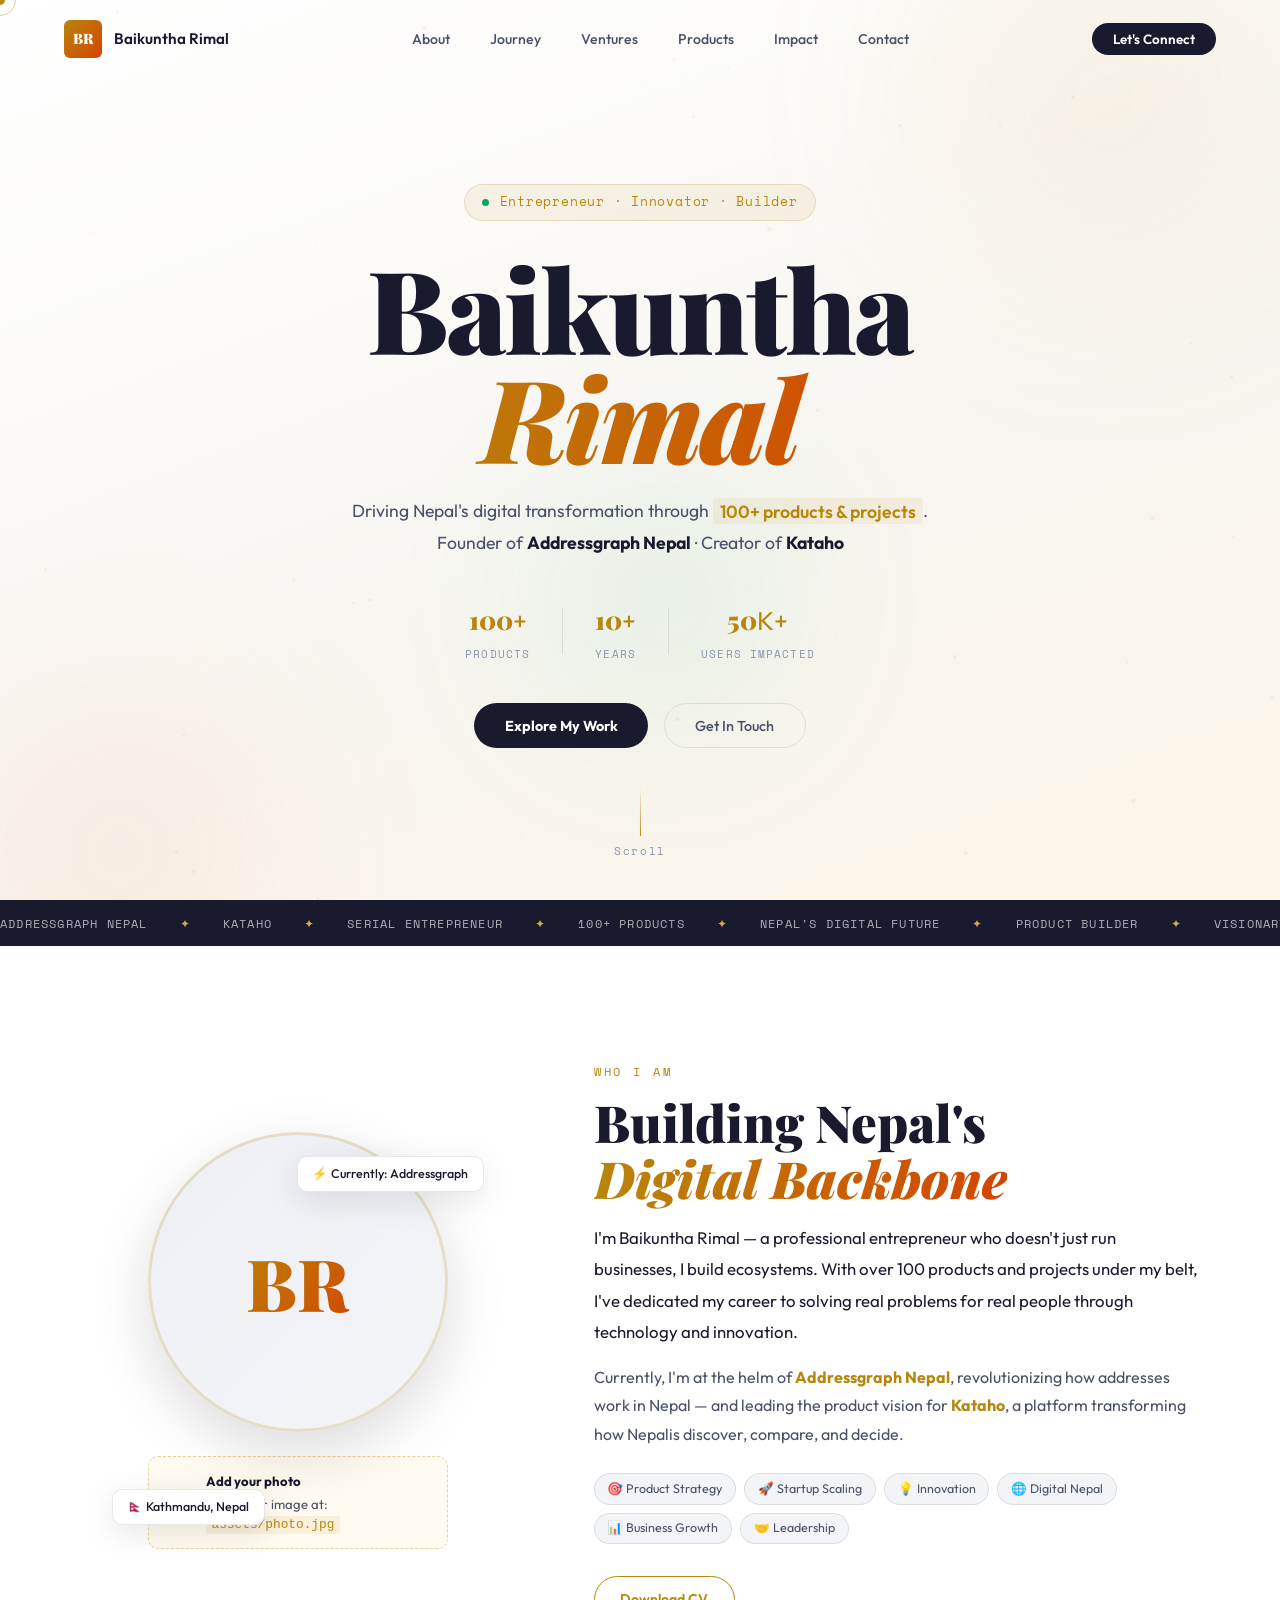
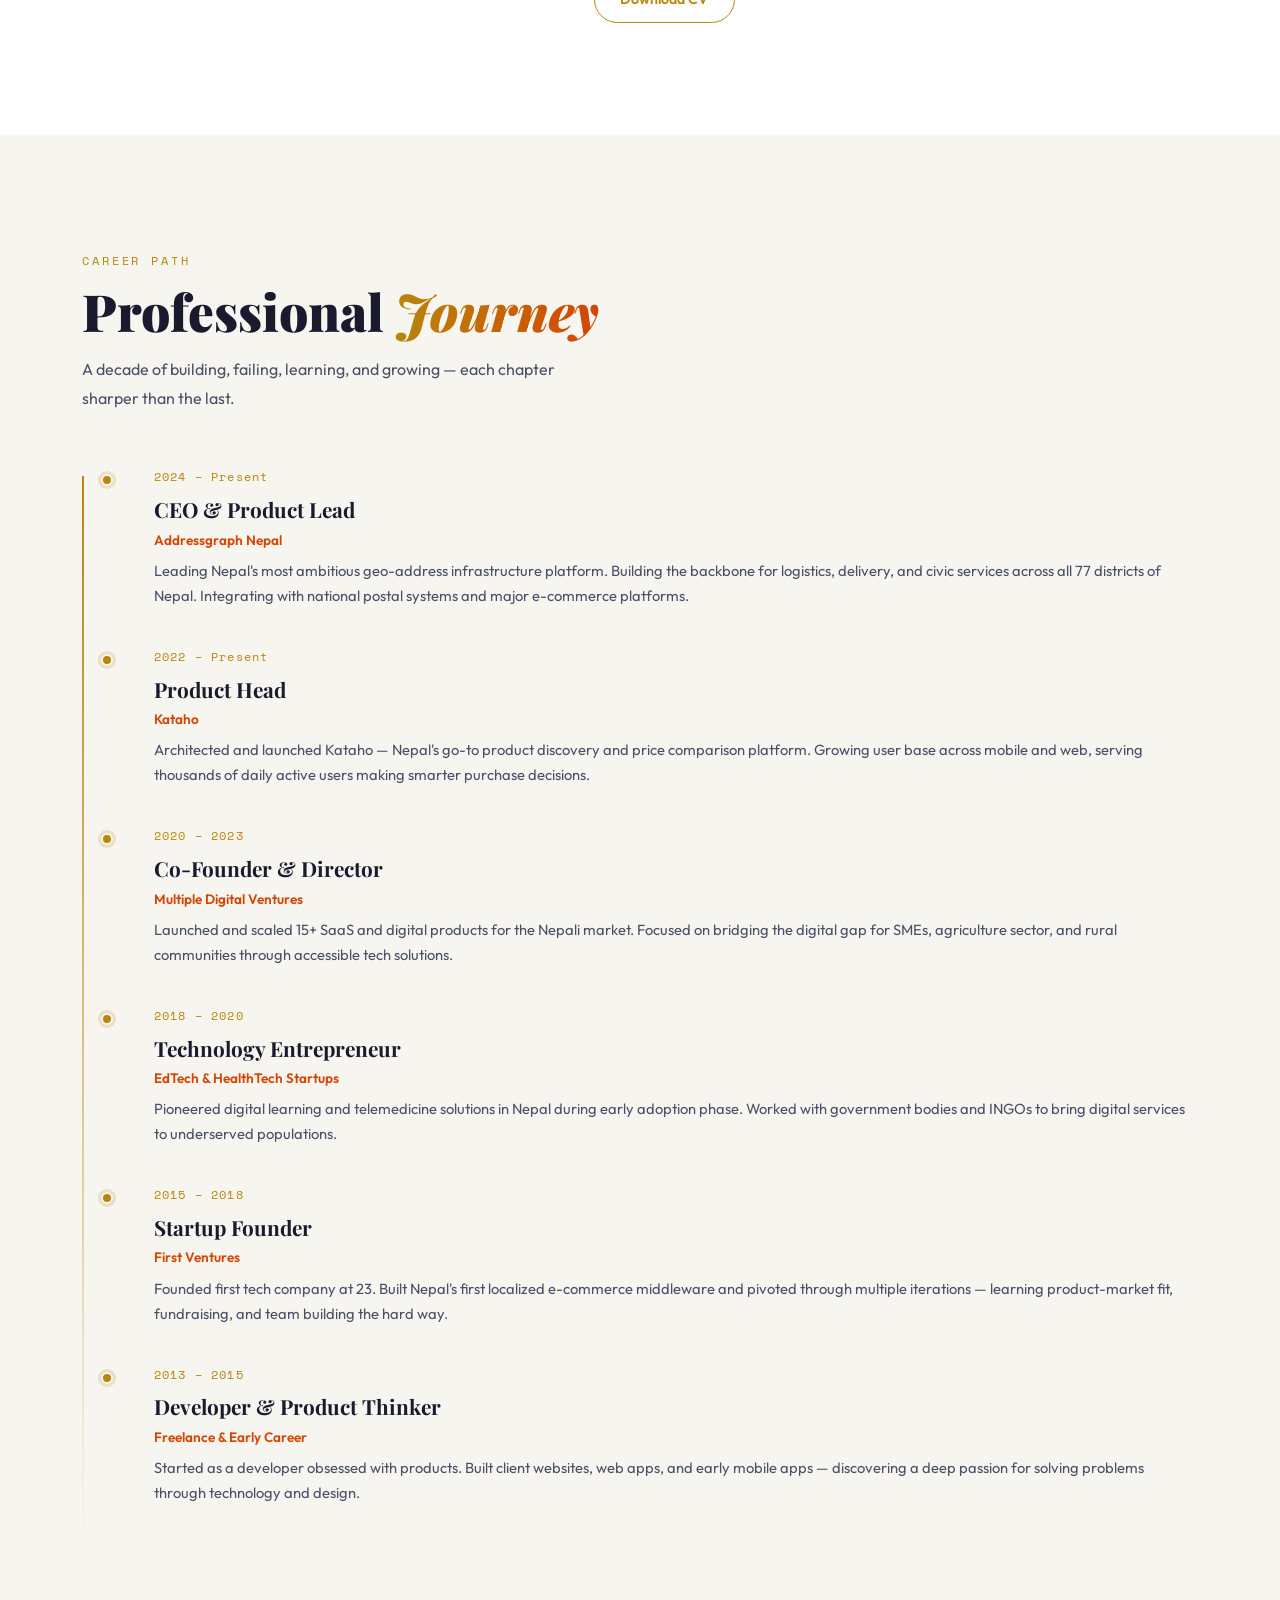
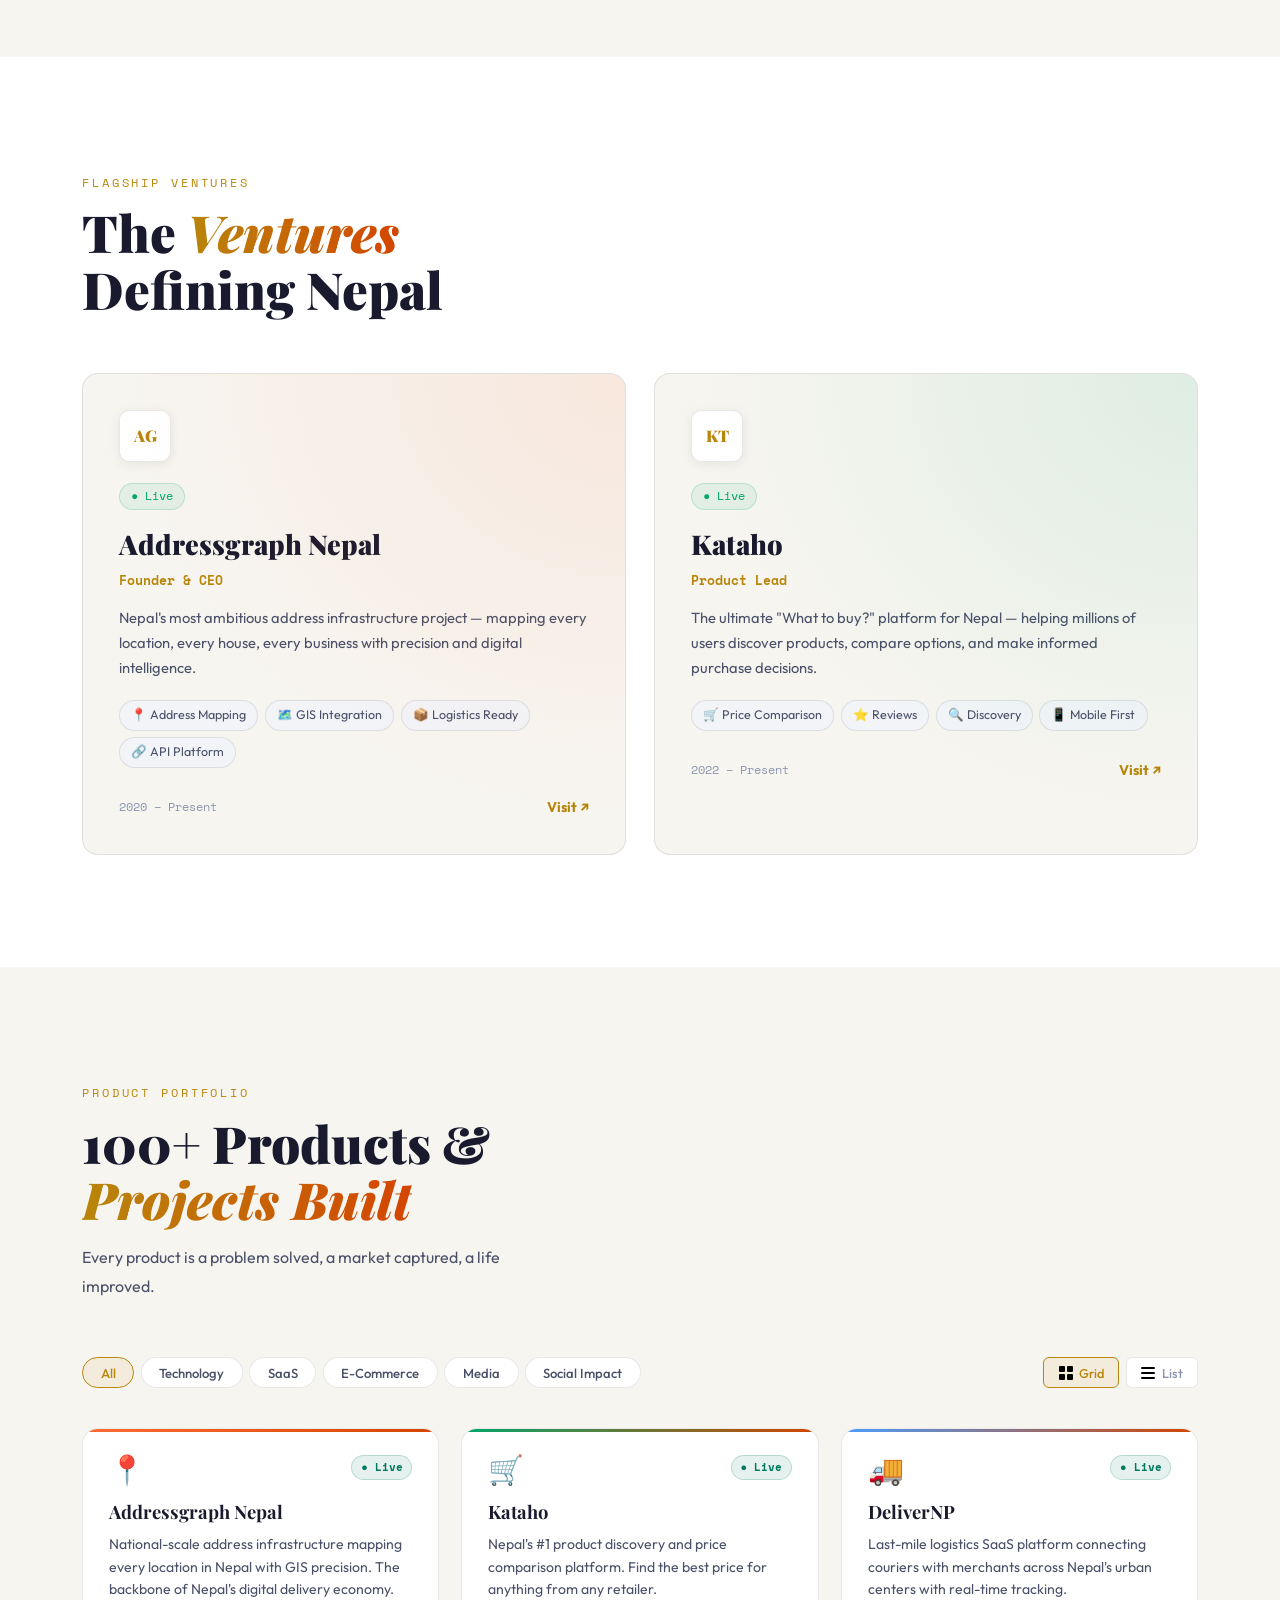
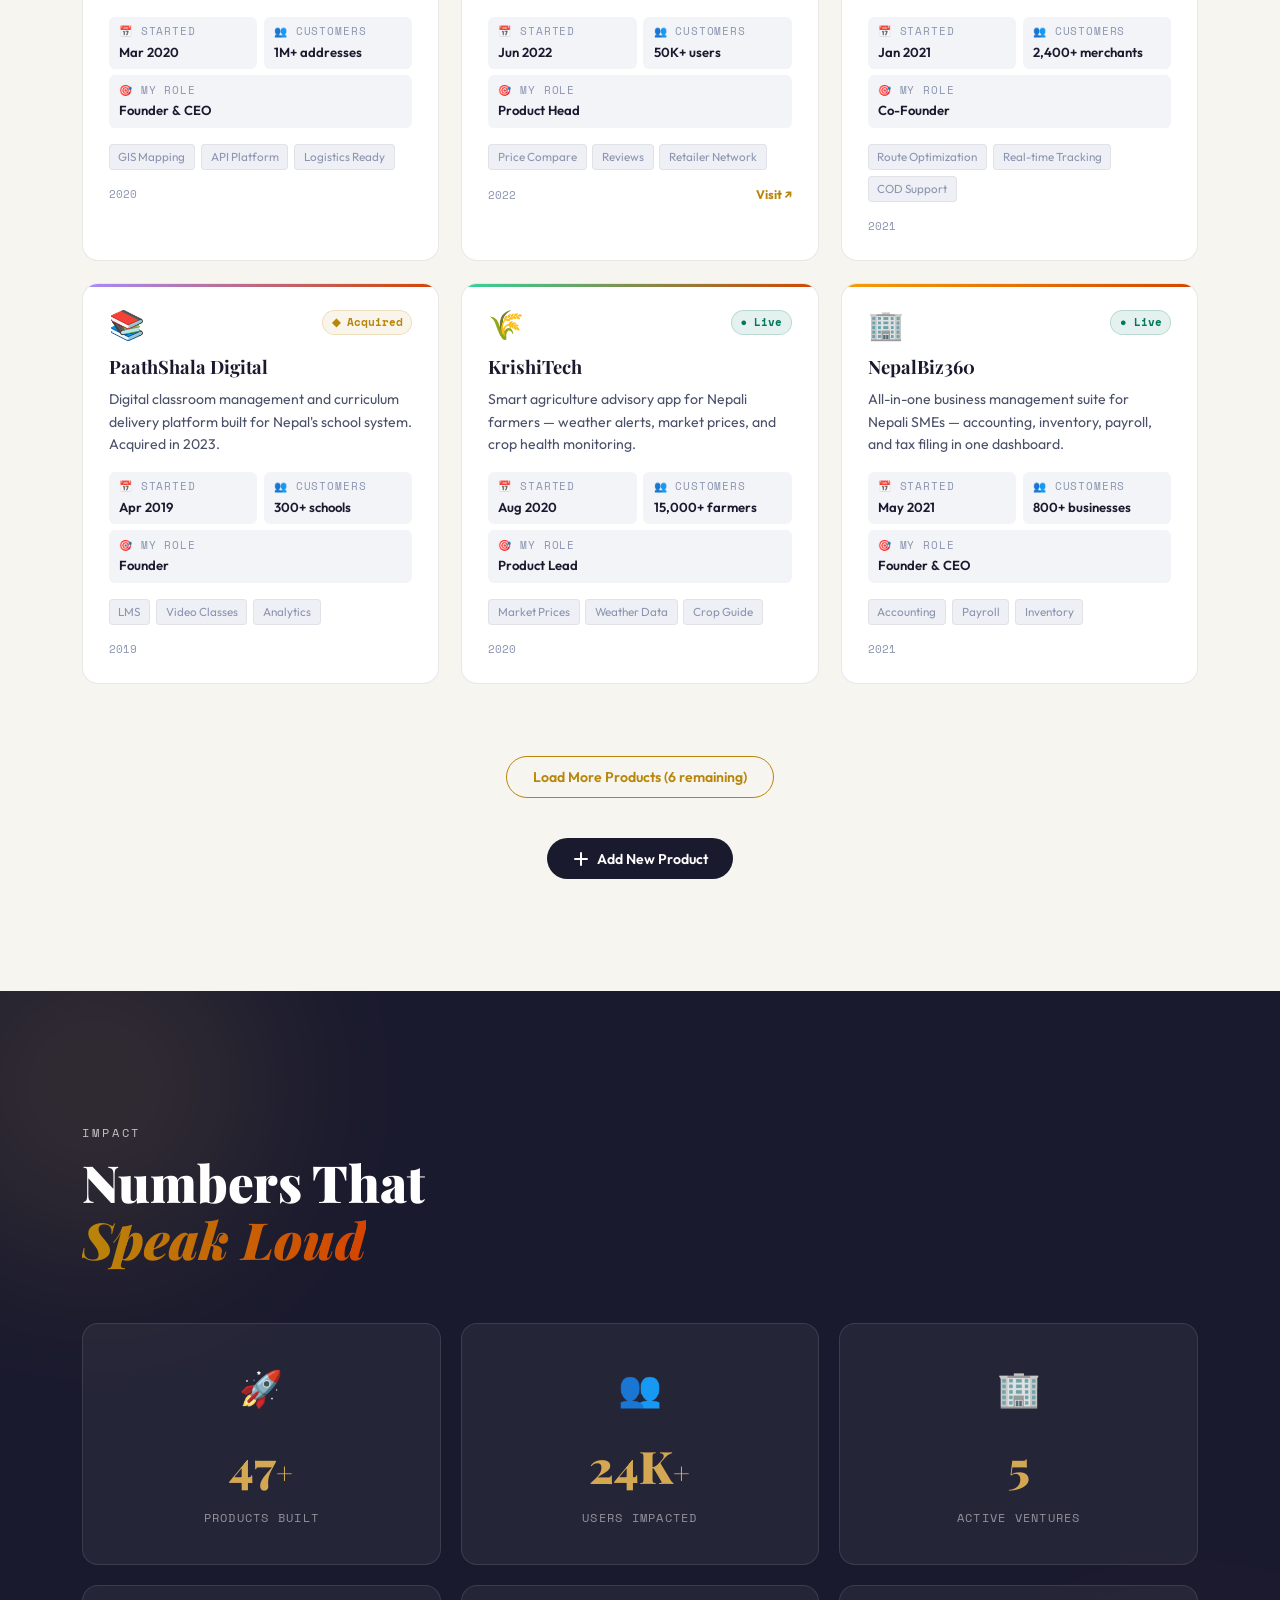
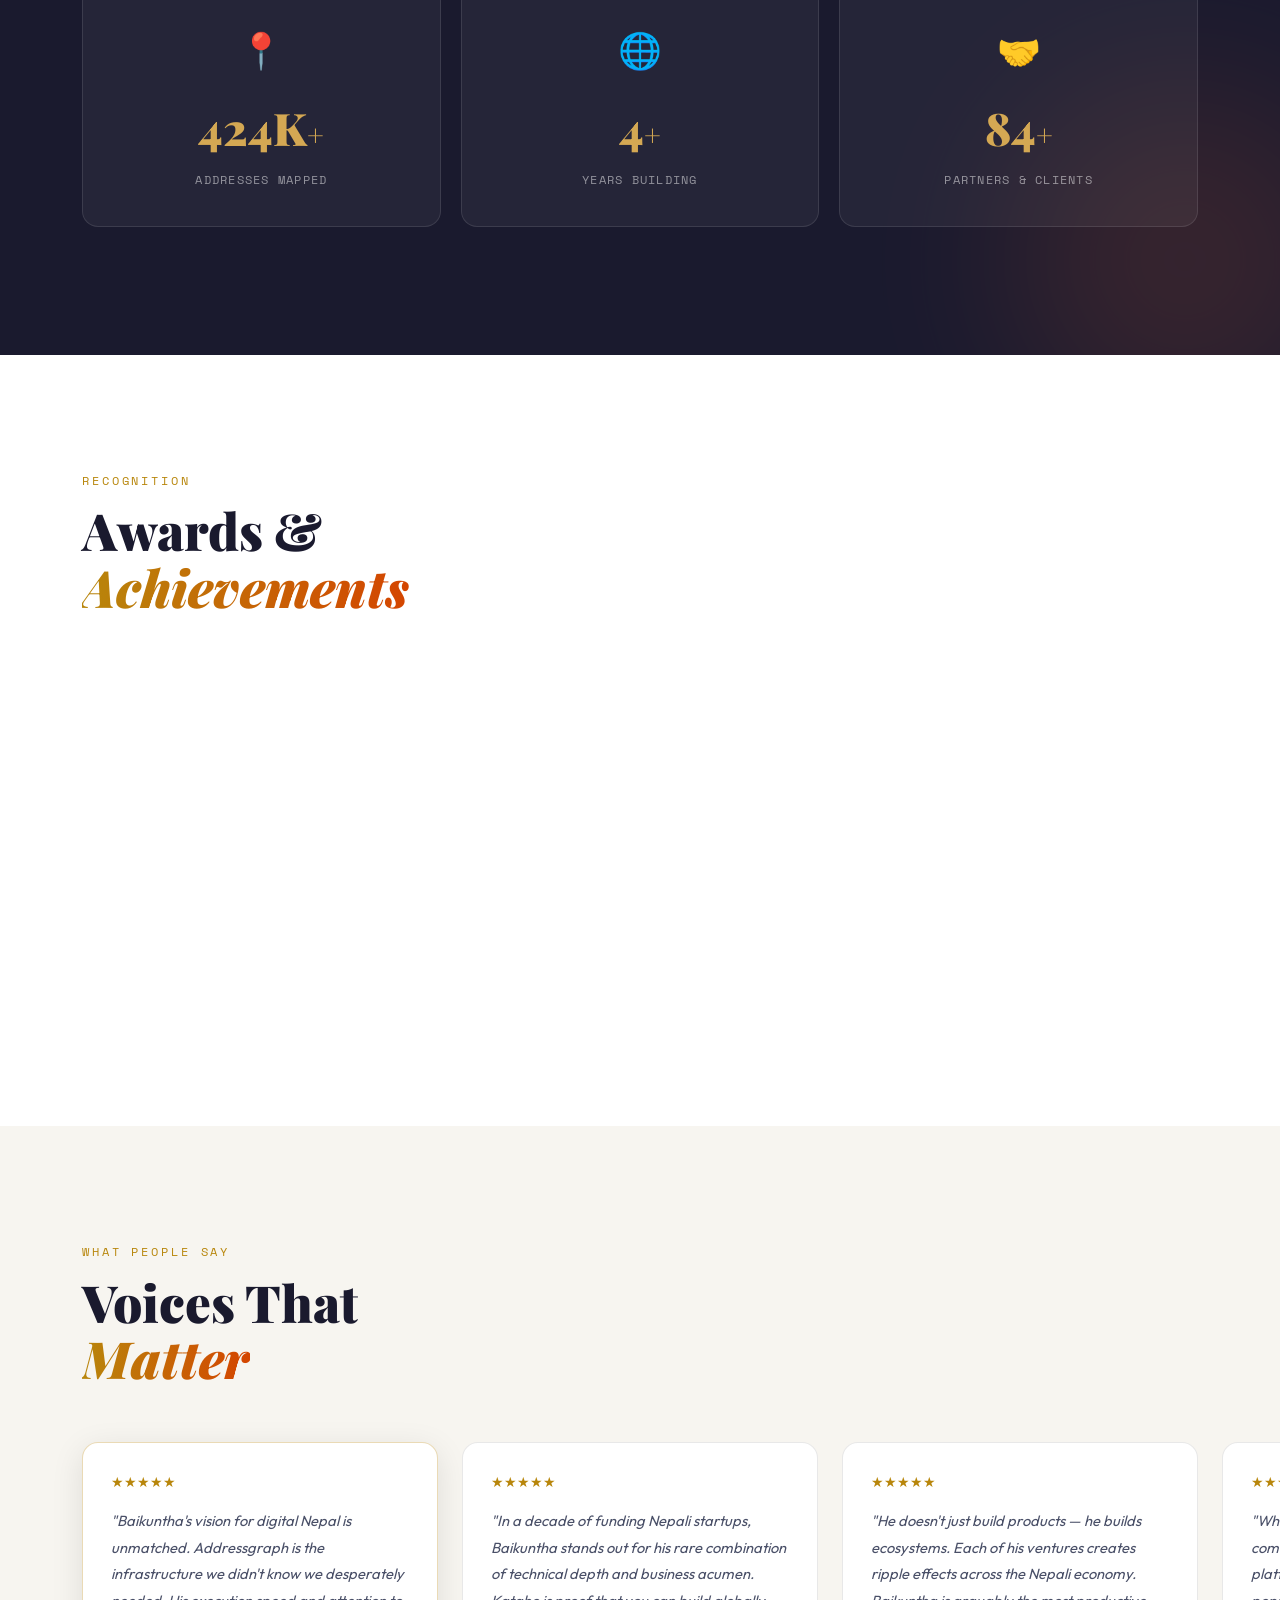
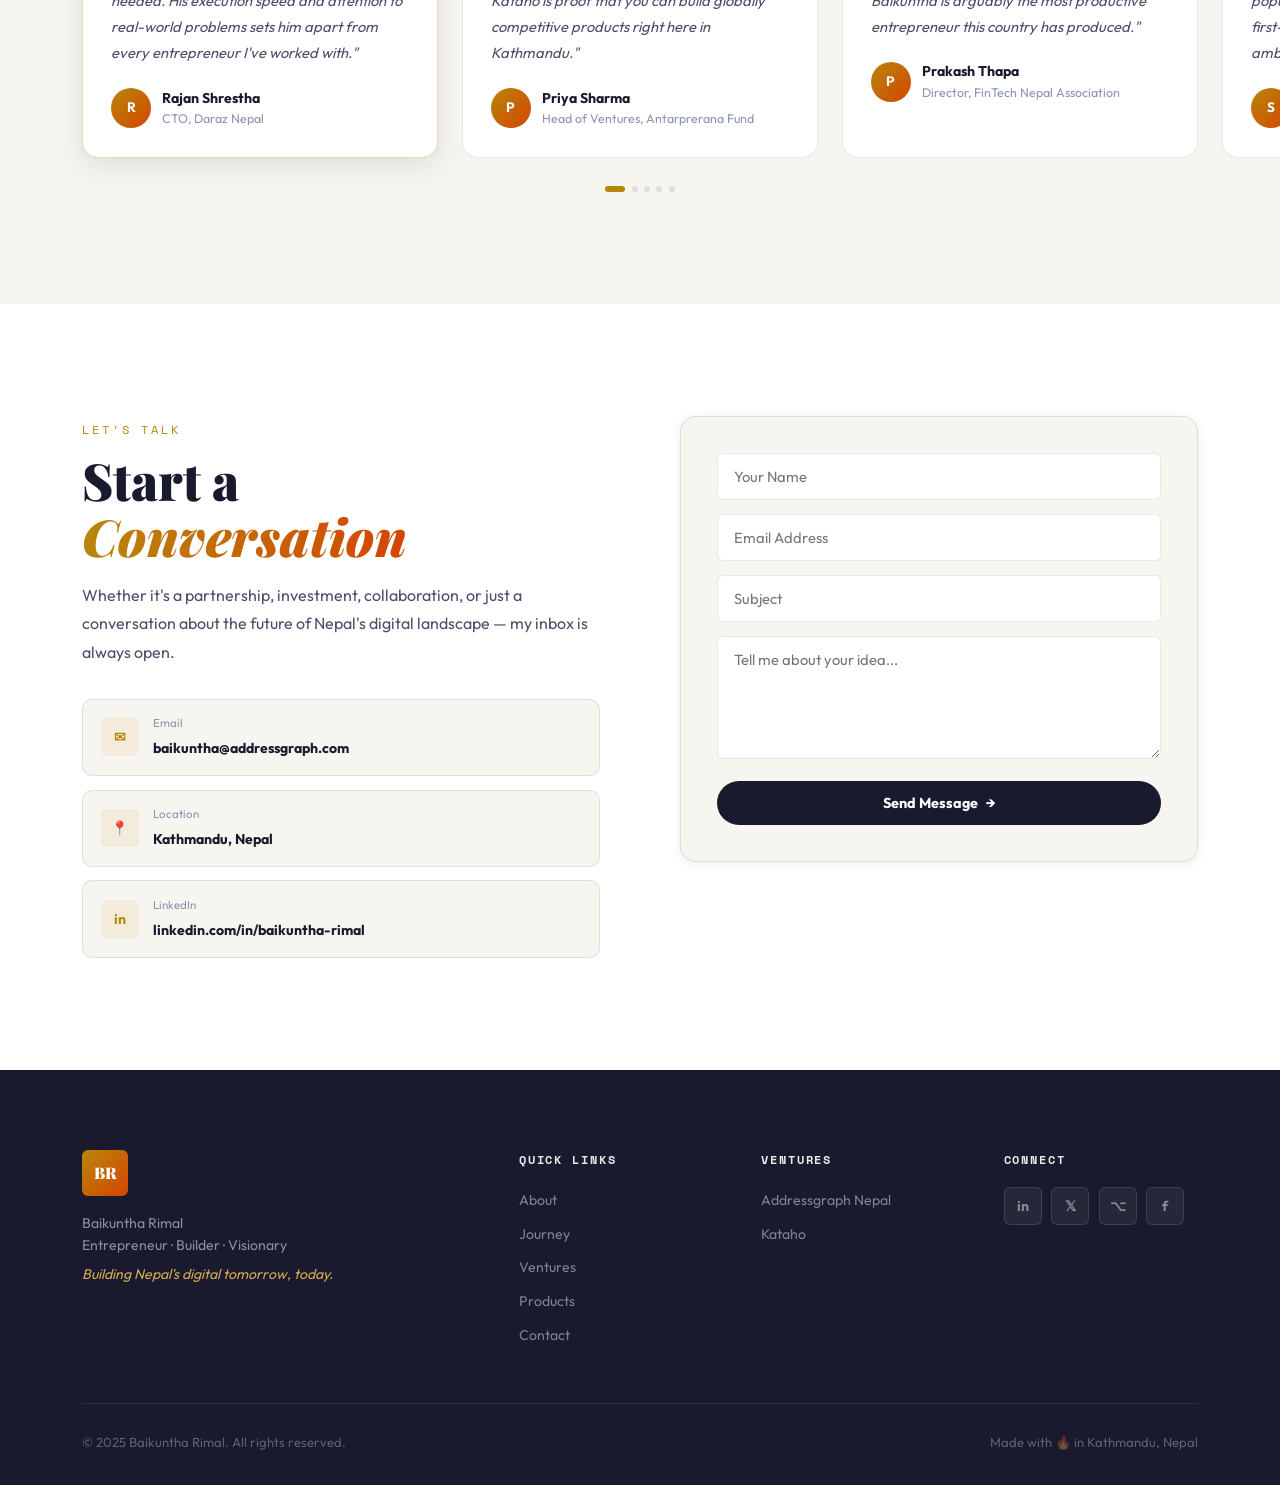
==== commit f3fd66cb: "Theme changed theme and product page has been updated" ====
--- a/index.html
+++ b/index.html
@@ -9,6 +9,7 @@
   <meta property="og:title" content="Baikuntha Rimal | Entrepreneur · Visionary · Builder"/>
   <meta property="og:description" content="Serial entrepreneur running 100+ products and projects. Driving Addressgraph Nepal. Creator of Kataho."/>
   <meta property="og:type" content="website"/>
+  <meta property="og:image" content="assets/photo.jpg"/>
   <meta name="twitter:card" content="summary_large_image"/>
   <title>Baikuntha Rimal | Entrepreneur · Visionary · Builder</title>
   <link rel="preconnect" href="https://fonts.googleapis.com"/>
@@ -17,7 +18,6 @@
 </head>
 <body>
 
-<!-- CUSTOM CURSOR -->
 <div class="cursor" id="cursor"></div>
 <div class="cursor-trail" id="cursorTrail"></div>
 
@@ -32,7 +32,7 @@
 
 <!-- NAV -->
 <nav class="nav" id="nav">
-  <div class="nav-logo">
+  <div class="nav-logo" onclick="scrollToTop()" style="cursor:pointer">
     <span class="logo-br">BR</span>
     <span class="logo-name">Baikuntha Rimal</span>
   </div>
@@ -40,23 +40,20 @@
     <li><a href="#about">About</a></li>
     <li><a href="#journey">Journey</a></li>
     <li><a href="#ventures">Ventures</a></li>
-    <li><a href="#projects">Projects</a></li>
+    <li><a href="#products">Products</a></li>
     <li><a href="#stats">Impact</a></li>
     <li><a href="#contact">Contact</a></li>
   </ul>
   <button class="nav-cta" onclick="scrollToSection('contact')">Let's Connect</button>
-  <div class="nav-hamburger" id="hamburger">
-    <span></span><span></span><span></span>
-  </div>
+  <div class="nav-hamburger" id="hamburger"><span></span><span></span><span></span></div>
 </nav>
 
-<!-- MOBILE MENU -->
 <div class="mobile-menu" id="mobileMenu">
   <ul>
     <li><a href="#about" onclick="closeMobileMenu()">About</a></li>
     <li><a href="#journey" onclick="closeMobileMenu()">Journey</a></li>
     <li><a href="#ventures" onclick="closeMobileMenu()">Ventures</a></li>
-    <li><a href="#projects" onclick="closeMobileMenu()">Projects</a></li>
+    <li><a href="#products" onclick="closeMobileMenu()">Products</a></li>
     <li><a href="#stats" onclick="closeMobileMenu()">Impact</a></li>
     <li><a href="#contact" onclick="closeMobileMenu()">Contact</a></li>
   </ul>
@@ -80,7 +77,7 @@
       <span class="title-line italic">Rimal</span>
     </h1>
     <p class="hero-sub reveal-up delay-2">
-      Driving Nepal's digital transformation through <span class="highlight">100+ products & projects</span>.<br/>
+      Driving Nepal's digital transformation through <span class="highlight">100+ products &amp; projects</span>.<br/>
       Founder of <strong>Addressgraph Nepal</strong> · Creator of <strong>Kataho</strong>
     </p>
     <div class="hero-badges reveal-up delay-3">
@@ -101,7 +98,7 @@
   </div>
 </section>
 
-<!-- MARQUEE TICKER -->
+<!-- TICKER -->
 <div class="ticker-wrap">
   <div class="ticker">
     <span>Addressgraph Nepal</span><span class="sep">✦</span>
@@ -125,18 +122,46 @@
 <section class="about" id="about">
   <div class="container">
     <div class="about-grid">
+
+      <!-- PHOTO COLUMN -->
       <div class="about-visual reveal-left">
         <div class="about-img-wrap">
-          <div class="about-img-placeholder">
-            <div class="initials-big">BR</div>
+          <!--
+          ╔══════════════════════════════════════════╗
+          ║  HOW TO ADD YOUR PHOTO                   ║
+          ║  1. Create a folder named "assets/"      ║
+          ║     next to index.html                   ║
+          ║  2. Place your photo inside it named:    ║
+          ║     photo.jpg  (or .png / .webp)         ║
+          ║  3. The initials will auto-hide          ║
+          ╚══════════════════════════════════════════╝
+          -->
+          <div class="about-img-placeholder" id="photoContainer">
+            <img
+              src="assets/photo.jpg"
+              alt="Baikuntha Rimal — Entrepreneur & Founder"
+              class="profile-photo"
+              id="profilePhoto"
+              onerror="this.style.display='none'; document.getElementById('initialsPlaceholder').style.display='flex';"
+            />
+            <div class="initials-big" id="initialsPlaceholder" style="display:none;">BR</div>
             <div class="about-img-ring ring1"></div>
             <div class="about-img-ring ring2"></div>
             <div class="about-img-ring ring3"></div>
           </div>
+          <div class="photo-hint" id="photoHint">
+            <span class="photo-hint-icon">📸</span>
+            <div>
+              <strong>Add your photo</strong>
+              <p>Place your image at:<br/><code>assets/photo.jpg</code></p>
+            </div>
+          </div>
           <div class="about-tag tag1">🇳🇵 Kathmandu, Nepal</div>
           <div class="about-tag tag2">⚡ Currently: Addressgraph</div>
         </div>
       </div>
+
+      <!-- TEXT COLUMN -->
       <div class="about-text reveal-right">
         <div class="section-label">Who I Am</div>
         <h2 class="section-title">Building Nepal's<br/><em>Digital Backbone</em></h2>
@@ -154,13 +179,14 @@
           <span class="tag-pill">📊 Business Growth</span>
           <span class="tag-pill">🤝 Leadership</span>
         </div>
-        <a class="btn-outline" href="#contact">Download CV</a>
-      </div>
-    </div>
-  </div>
-</section>
-
-<!-- PROFESSIONAL JOURNEY -->
+        <a class="btn-outline" href="#">Download CV</a>
+      </div>
+
+    </div>
+  </div>
+</section>
+
+<!-- JOURNEY -->
 <section class="journey" id="journey">
   <div class="container">
     <div class="section-header reveal-up">
@@ -168,13 +194,11 @@
       <h2 class="section-title">Professional <em>Journey</em></h2>
       <p class="section-desc">A decade of building, failing, learning, and growing — each chapter sharper than the last.</p>
     </div>
-    <div class="timeline" id="timeline">
-      <!-- Dynamically rendered via JS / PHP -->
-    </div>
-  </div>
-</section>
-
-<!-- FLAGSHIP VENTURES -->
+    <div class="timeline" id="timeline"></div>
+  </div>
+</section>
+
+<!-- VENTURES -->
 <section class="ventures" id="ventures">
   <div class="container">
     <div class="section-header reveal-up">
@@ -182,38 +206,32 @@
       <h2 class="section-title">The <em>Ventures</em><br/>Defining Nepal</h2>
     </div>
     <div class="ventures-grid">
-      <!-- Addressgraph Card -->
-      <div class="venture-card featured reveal-up">
+      <div class="venture-card reveal-up">
         <div class="venture-card-bg" style="--clr: #FF6B35"></div>
         <div class="venture-logo">AG</div>
-        <div class="venture-status live">● Live</div>
+        <div class="venture-status">● Live</div>
         <h3>Addressgraph Nepal</h3>
-        <p class="venture-role">Founder & CEO</p>
+        <p class="venture-role">Founder &amp; CEO</p>
         <p class="venture-desc">Nepal's most ambitious address infrastructure project — mapping every location, every house, every business with precision and digital intelligence.</p>
         <div class="venture-features">
-          <span>📍 Address Mapping</span>
-          <span>🗺️ GIS Integration</span>
-          <span>📦 Logistics Ready</span>
-          <span>🔗 API Platform</span>
+          <span>📍 Address Mapping</span><span>🗺️ GIS Integration</span>
+          <span>📦 Logistics Ready</span><span>🔗 API Platform</span>
         </div>
         <div class="venture-footer">
           <span class="venture-year">2020 – Present</span>
           <a href="#" class="venture-link" target="_blank">Visit ↗</a>
         </div>
       </div>
-      <!-- Kataho Card -->
-      <div class="venture-card featured reveal-up delay-1">
-        <div class="venture-card-bg" style="--clr: #00D4AA"></div>
+      <div class="venture-card reveal-up delay-1">
+        <div class="venture-card-bg" style="--clr: #00A86B"></div>
         <div class="venture-logo">KT</div>
-        <div class="venture-status live">● Live</div>
+        <div class="venture-status">● Live</div>
         <h3>Kataho</h3>
         <p class="venture-role">Product Lead</p>
         <p class="venture-desc">The ultimate "What to buy?" platform for Nepal — helping millions of users discover products, compare options, and make informed purchase decisions.</p>
         <div class="venture-features">
-          <span>🛒 Price Comparison</span>
-          <span>⭐ Reviews</span>
-          <span>🔍 Discovery</span>
-          <span>📱 Mobile First</span>
+          <span>🛒 Price Comparison</span><span>⭐ Reviews</span>
+          <span>🔍 Discovery</span><span>📱 Mobile First</span>
         </div>
         <div class="venture-footer">
           <span class="venture-year">2022 – Present</span>
@@ -224,136 +242,181 @@
   </div>
 </section>
 
-<!-- PROJECTS (Dynamic) -->
-<section class="projects" id="projects">
+<!-- ===================================================
+     PRODUCTS SECTION — Dynamic with full fields
+     =================================================== -->
+<section class="products" id="products">
   <div class="container">
     <div class="section-header reveal-up">
-      <div class="section-label">Portfolio</div>
-      <h2 class="section-title">100+ Products &amp;<br/><em>Projects</em></h2>
-      <p class="section-desc">Each product is a solved problem, a captured opportunity, a life made slightly better.</p>
-    </div>
-
-    <!-- Filter Tabs -->
-    <div class="filter-tabs reveal-up" id="filterTabs">
-      <button class="filter-btn active" data-filter="all">All</button>
-      <button class="filter-btn" data-filter="tech">Technology</button>
-      <button class="filter-btn" data-filter="saas">SaaS</button>
-      <button class="filter-btn" data-filter="ecommerce">E-Commerce</button>
-      <button class="filter-btn" data-filter="media">Media</button>
-      <button class="filter-btn" data-filter="social">Social Impact</button>
-    </div>
-
-    <div class="projects-grid" id="projectsGrid">
-      <!-- Rendered by JS -->
-    </div>
-
-    <div class="projects-cta reveal-up">
-      <button class="btn-ghost" id="loadMoreBtn" onclick="loadMoreProjects()">Load More Projects</button>
-    </div>
-
-    <!-- ADD PROJECT PANEL (Admin) -->
+      <div class="section-label">Product Portfolio</div>
+      <h2 class="section-title">100+ Products &amp;<br/><em>Projects Built</em></h2>
+      <p class="section-desc">Every product is a problem solved, a market captured, a life improved.</p>
+    </div>
+
+    <!-- Controls row -->
+    <div class="products-controls reveal-up">
+      <div class="filter-tabs" id="filterTabs">
+        <button class="filter-btn active" data-filter="all">All</button>
+        <button class="filter-btn" data-filter="tech">Technology</button>
+        <button class="filter-btn" data-filter="saas">SaaS</button>
+        <button class="filter-btn" data-filter="ecommerce">E-Commerce</button>
+        <button class="filter-btn" data-filter="media">Media</button>
+        <button class="filter-btn" data-filter="social">Social Impact</button>
+      </div>
+      <div class="view-toggle">
+        <button class="view-btn active" id="btnViewGrid" onclick="switchView('grid')">
+          <svg width="14" height="14" viewBox="0 0 14 14"><rect x="0" y="0" width="6" height="6" rx="1"/><rect x="8" y="0" width="6" height="6" rx="1"/><rect x="0" y="8" width="6" height="6" rx="1"/><rect x="8" y="8" width="6" height="6" rx="1"/></svg> Grid
+        </button>
+        <button class="view-btn" id="btnViewList" onclick="switchView('list')">
+          <svg width="14" height="14" viewBox="0 0 14 14"><rect x="0" y="1" width="14" height="2" rx="1"/><rect x="0" y="6" width="14" height="2" rx="1"/><rect x="0" y="11" width="14" height="2" rx="1"/></svg> List
+        </button>
+      </div>
+    </div>
+
+    <!-- Grid view -->
+    <div class="products-grid" id="productsGrid"></div>
+
+    <!-- List / Table view -->
+    <div class="products-table-wrap" id="productsTableWrap" style="display:none;">
+      <table class="products-table">
+        <thead>
+          <tr>
+            <th style="width:40px">#</th>
+            <th>Product</th>
+            <th>Description</th>
+            <th>Started</th>
+            <th>Customers</th>
+            <th>My Role</th>
+            <th>Status</th>
+            <th style="width:80px">Link</th>
+          </tr>
+        </thead>
+        <tbody id="productsTableBody"></tbody>
+      </table>
+    </div>
+
+    <div class="products-load-more" id="loadMoreWrap">
+      <button class="btn-outline" id="loadMoreBtn" onclick="loadMoreProducts()">Load More Products</button>
+    </div>
+
+    <!-- ADMIN: ADD PRODUCT FORM -->
     <div class="admin-panel" id="adminPanel" style="display:none;">
       <div class="admin-header">
-        <h3>+ Add New Project</h3>
-        <button onclick="toggleAdmin()">✕</button>
+        <h3><span>+</span> Add New Product</h3>
+        <button class="admin-close" onclick="toggleAdmin()">✕</button>
       </div>
       <div class="admin-form">
-        <div class="form-row">
-          <input type="text" id="projTitle" placeholder="Project Title" />
-          <input type="text" id="projCategory" placeholder="Category (tech/saas/ecommerce...)" />
-        </div>
-        <textarea id="projDesc" placeholder="Short description..."></textarea>
-        <div class="form-row">
-          <input type="text" id="projFeature1" placeholder="Feature 1" />
-          <input type="text" id="projFeature2" placeholder="Feature 2" />
-          <input type="text" id="projFeature3" placeholder="Feature 3" />
-        </div>
-        <div class="form-row">
-          <input type="text" id="projYear" placeholder="Year (e.g. 2023)" />
-          <input type="text" id="projUrl" placeholder="URL (optional)" />
-          <select id="projStatus">
-            <option value="live">Live</option>
-            <option value="building">Building</option>
-            <option value="acquired">Acquired</option>
-            <option value="archived">Archived</option>
-          </select>
-        </div>
-        <div class="form-row">
-          <input type="text" id="projEmoji" placeholder="Emoji icon (e.g. 🚀)" />
-          <input type="text" id="projColor" placeholder="Color hex (e.g. #FF6B35)" />
-        </div>
-        <button class="btn-primary" onclick="addProject()">Add Project</button>
-      </div>
-    </div>
-
-    <div class="admin-toggle reveal-up" style="margin-top:2rem; text-align:center;">
-      <button class="btn-ghost small" onclick="toggleAdmin()">⚙ Manage Projects</button>
-    </div>
-  </div>
-</section>
-
-<!-- IMPACT STATS -->
+        <div class="aform-row">
+          <div class="aform-field">
+            <label>Product Name <span class="req">*</span></label>
+            <input type="text" id="prodName" placeholder="e.g. Kataho"/>
+          </div>
+          <div class="aform-field">
+            <label>Category <span class="req">*</span></label>
+            <select id="prodCategory">
+              <option value="tech">Technology</option>
+              <option value="saas">SaaS</option>
+              <option value="ecommerce">E-Commerce</option>
+              <option value="media">Media</option>
+              <option value="social">Social Impact</option>
+            </select>
+          </div>
+          <div class="aform-field" style="flex:0.4">
+            <label>Emoji Icon</label>
+            <input type="text" id="prodEmoji" placeholder="🚀" maxlength="4"/>
+          </div>
+        </div>
+        <div class="aform-row">
+          <div class="aform-field" style="flex:1 1 100%">
+            <label>Description <span class="req">*</span></label>
+            <textarea id="prodDesc" placeholder="What does this product do? Who does it serve?"></textarea>
+          </div>
+        </div>
+        <div class="aform-row">
+          <div class="aform-field">
+            <label>Started Date</label>
+            <input type="month" id="prodStarted"/>
+          </div>
+          <div class="aform-field">
+            <label>Total Customers</label>
+            <input type="text" id="prodCustomers" placeholder="e.g. 5,000 or 50K+"/>
+          </div>
+          <div class="aform-field">
+            <label>My Role</label>
+            <input type="text" id="prodRole" placeholder="e.g. Founder & CEO"/>
+          </div>
+          <div class="aform-field">
+            <label>Status</label>
+            <select id="prodStatus">
+              <option value="live">🟢 Live</option>
+              <option value="building">🔵 Building</option>
+              <option value="acquired">🟡 Acquired</option>
+              <option value="archived">⚫ Archived</option>
+            </select>
+          </div>
+        </div>
+        <div class="aform-row">
+          <div class="aform-field">
+            <label>Feature 1</label>
+            <input type="text" id="prodF1" placeholder="e.g. API Platform"/>
+          </div>
+          <div class="aform-field">
+            <label>Feature 2</label>
+            <input type="text" id="prodF2" placeholder="e.g. Mobile App"/>
+          </div>
+          <div class="aform-field">
+            <label>Feature 3</label>
+            <input type="text" id="prodF3" placeholder="e.g. Analytics Dashboard"/>
+          </div>
+          <div class="aform-field">
+            <label>Website URL</label>
+            <input type="url" id="prodUrl" placeholder="https://"/>
+          </div>
+        </div>
+        <div class="aform-actions">
+          <button class="btn-primary" onclick="addProduct()">+ Add Product</button>
+          <button class="btn-ghost" onclick="toggleAdmin()">Cancel</button>
+          <span class="aform-note">Products are saved locally and persist via PHP when hosted on a server.</span>
+        </div>
+      </div>
+    </div>
+
+    <div class="admin-toggle-row reveal-up">
+      <button class="btn-add-product" onclick="toggleAdmin()">
+        <svg width="16" height="16" viewBox="0 0 16 16" fill="currentColor"><path d="M8 1a1 1 0 011 1v5h5a1 1 0 110 2H9v5a1 1 0 11-2 0V9H2a1 1 0 110-2h5V2a1 1 0 011-1z"/></svg>
+        Add New Product
+      </button>
+    </div>
+  </div>
+</section>
+
+<!-- STATS -->
 <section class="stats" id="stats">
-  <div class="stats-bg">
-    <div class="stats-orb s1"></div>
-    <div class="stats-orb s2"></div>
-  </div>
+  <div class="stats-bg"><div class="stats-orb s1"></div><div class="stats-orb s2"></div></div>
   <div class="container">
     <div class="section-header reveal-up">
-      <div class="section-label">Impact</div>
+      <div class="section-label" style="color:rgba(255,255,255,0.7)">Impact</div>
       <h2 class="section-title" style="color:#fff">Numbers That<br/><em>Speak Loud</em></h2>
     </div>
     <div class="stats-grid">
-      <div class="stat-card reveal-up delay-0">
-        <div class="stat-icon">🚀</div>
-        <div class="stat-num counter" data-target="100">0</div>
-        <div class="stat-suffix">+</div>
-        <div class="stat-label">Products Built</div>
-      </div>
-      <div class="stat-card reveal-up delay-1">
-        <div class="stat-icon">👥</div>
-        <div class="stat-num counter" data-target="50000">0</div>
-        <div class="stat-suffix">+</div>
-        <div class="stat-label">Users Impacted</div>
-      </div>
-      <div class="stat-card reveal-up delay-2">
-        <div class="stat-icon">🏢</div>
-        <div class="stat-num counter" data-target="12">0</div>
-        <div class="stat-suffix"></div>
-        <div class="stat-label">Active Ventures</div>
-      </div>
-      <div class="stat-card reveal-up delay-3">
-        <div class="stat-icon">📍</div>
-        <div class="stat-num counter" data-target="1000000">0</div>
-        <div class="stat-suffix">+</div>
-        <div class="stat-label">Addresses Mapped</div>
-      </div>
-      <div class="stat-card reveal-up delay-4">
-        <div class="stat-icon">🌐</div>
-        <div class="stat-num counter" data-target="10">0</div>
-        <div class="stat-suffix">+</div>
-        <div class="stat-label">Years Building</div>
-      </div>
-      <div class="stat-card reveal-up delay-5">
-        <div class="stat-icon">🤝</div>
-        <div class="stat-num counter" data-target="200">0</div>
-        <div class="stat-suffix">+</div>
-        <div class="stat-label">Partners & Clients</div>
-      </div>
-    </div>
-  </div>
-</section>
-
-<!-- ACHIEVEMENTS & RECOGNITION -->
+      <div class="stat-card reveal-up delay-0"><div class="stat-icon">🚀</div><div class="stat-num counter" data-target="100">0</div><div class="stat-suffix">+</div><div class="stat-label">Products Built</div></div>
+      <div class="stat-card reveal-up delay-1"><div class="stat-icon">👥</div><div class="stat-num counter" data-target="50000">0</div><div class="stat-suffix">+</div><div class="stat-label">Users Impacted</div></div>
+      <div class="stat-card reveal-up delay-2"><div class="stat-icon">🏢</div><div class="stat-num counter" data-target="12">0</div><div class="stat-suffix"></div><div class="stat-label">Active Ventures</div></div>
+      <div class="stat-card reveal-up delay-3"><div class="stat-icon">📍</div><div class="stat-num counter" data-target="1000000">0</div><div class="stat-suffix">+</div><div class="stat-label">Addresses Mapped</div></div>
+      <div class="stat-card reveal-up delay-4"><div class="stat-icon">🌐</div><div class="stat-num counter" data-target="10">0</div><div class="stat-suffix">+</div><div class="stat-label">Years Building</div></div>
+      <div class="stat-card reveal-up delay-5"><div class="stat-icon">🤝</div><div class="stat-num counter" data-target="200">0</div><div class="stat-suffix">+</div><div class="stat-label">Partners &amp; Clients</div></div>
+    </div>
+  </div>
+</section>
+
+<!-- ACHIEVEMENTS -->
 <section class="achievements" id="achievements">
   <div class="container">
     <div class="section-header reveal-up">
       <div class="section-label">Recognition</div>
       <h2 class="section-title">Awards &amp;<br/><em>Achievements</em></h2>
     </div>
-    <div class="achievements-grid" id="achievementsGrid">
-      <!-- Rendered by JS -->
-    </div>
+    <div class="achievements-grid" id="achievementsGrid"></div>
   </div>
 </section>
 
@@ -364,9 +427,7 @@
       <div class="section-label">What People Say</div>
       <h2 class="section-title">Voices That<br/><em>Matter</em></h2>
     </div>
-    <div class="testimonials-track" id="testimonialsTrack">
-      <!-- Rendered by JS -->
-    </div>
+    <div class="testimonials-track" id="testimonialsTrack"></div>
     <div class="testimonial-dots" id="testimonialDots"></div>
   </div>
 </section>
@@ -382,48 +443,28 @@
         <div class="contact-links">
           <a href="mailto:baikuntha@addressgraph.com" class="contact-link">
             <span class="cl-icon">✉</span>
-            <div>
-              <small>Email</small>
-              <strong>baikuntha@addressgraph.com</strong>
-            </div>
+            <div><small>Email</small><strong>baikuntha@addressgraph.com</strong></div>
           </a>
           <a href="#" class="contact-link">
             <span class="cl-icon">📍</span>
-            <div>
-              <small>Location</small>
-              <strong>Kathmandu, Nepal</strong>
-            </div>
+            <div><small>Location</small><strong>Kathmandu, Nepal</strong></div>
           </a>
           <a href="https://linkedin.com/in/baikuntha-rimal" class="contact-link" target="_blank">
             <span class="cl-icon">in</span>
-            <div>
-              <small>LinkedIn</small>
-              <strong>linkedin.com/in/baikuntha-rimal</strong>
-            </div>
+            <div><small>LinkedIn</small><strong>linkedin.com/in/baikuntha-rimal</strong></div>
           </a>
         </div>
       </div>
       <div class="contact-form-wrap reveal-right">
         <form class="contact-form" id="contactForm" onsubmit="submitForm(event)">
-          <div class="form-group">
-            <input type="text" name="name" placeholder="Your Name" required />
-          </div>
-          <div class="form-group">
-            <input type="email" name="email" placeholder="Email Address" required />
-          </div>
-          <div class="form-group">
-            <input type="text" name="subject" placeholder="Subject" />
-          </div>
-          <div class="form-group">
-            <textarea name="message" placeholder="Tell me about your idea..." rows="5" required></textarea>
-          </div>
+          <div class="form-group"><input type="text" name="name" placeholder="Your Name" required/></div>
+          <div class="form-group"><input type="email" name="email" placeholder="Email Address" required/></div>
+          <div class="form-group"><input type="text" name="subject" placeholder="Subject"/></div>
+          <div class="form-group"><textarea name="message" placeholder="Tell me about your idea..." rows="5" required></textarea></div>
           <button type="submit" class="btn-primary full-width" id="submitBtn">
-            <span>Send Message</span>
-            <span class="btn-arrow">→</span>
+            <span>Send Message</span><span class="btn-arrow">→</span>
           </button>
-          <div class="form-success" id="formSuccess" style="display:none;">
-            ✅ Message sent! I'll get back to you soon.
-          </div>
+          <div class="form-success" id="formSuccess" style="display:none;">✅ Message sent! I'll get back to you soon.</div>
         </form>
       </div>
     </div>
@@ -445,7 +486,7 @@
           <li><a href="#about">About</a></li>
           <li><a href="#journey">Journey</a></li>
           <li><a href="#ventures">Ventures</a></li>
-          <li><a href="#projects">Projects</a></li>
+          <li><a href="#products">Products</a></li>
           <li><a href="#contact">Contact</a></li>
         </ul>
       </div>
@@ -459,10 +500,10 @@
       <div class="footer-social">
         <h4>Connect</h4>
         <div class="social-icons">
-          <a href="#" class="social-icon" title="LinkedIn">in</a>
-          <a href="#" class="social-icon" title="Twitter">𝕏</a>
-          <a href="#" class="social-icon" title="GitHub">⌥</a>
-          <a href="#" class="social-icon" title="Facebook">f</a>
+          <a href="#" class="social-icon">in</a>
+          <a href="#" class="social-icon">𝕏</a>
+          <a href="#" class="social-icon">⌥</a>
+          <a href="#" class="social-icon">f</a>
         </div>
       </div>
     </div>
@@ -473,9 +514,7 @@
   </div>
 </footer>
 
-<!-- BACK TO TOP -->
 <button class="back-top" id="backTop" onclick="scrollToTop()">↑</button>
-
 <script src="app.js"></script>
 </body>
 </html>
--- a/style.css
+++ b/style.css
@@ -1,32 +1,50 @@
-/* ===== CSS VARIABLES ===== */
+/* =============================================
+   BAIKUNTHA RIMAL PORTFOLIO — LIGHT THEME
+   ============================================= */
+
 :root {
-  --bg: #080B12;
-  --bg2: #0D1117;
-  --bg3: #111823;
-  --surface: #161D2C;
-  --surface2: #1E2740;
-  --border: rgba(255,255,255,0.07);
-  --gold: #D4A853;
-  --gold2: #F2C46D;
-  --accent: #FF6B35;
-  --accent2: #FF8C5A;
-  --teal: #00D4AA;
-  --blue: #4A9EFF;
-  --text: #F0F4FF;
-  --text2: #8B95B0;
-  --text3: #5A637A;
-  --white: #ffffff;
+  /* LIGHT PALETTE */
+  --bg:       #F7F5F0;
+  --bg2:      #FFFFFF;
+  --bg3:      #EEF0F5;
+  --surface:  #FFFFFF;
+  --surface2: #F2F4F8;
+  --border:   rgba(0,0,0,0.09);
+  --border2:  rgba(0,0,0,0.06);
+
+  /* BRAND COLOURS */
+  --gold:     #B8860B;
+  --gold-lt:  #D4A853;
+  --gold-bg:  rgba(184,134,11,0.08);
+  --accent:   #D44500;
+  --accent-lt:#FF6B35;
+  --teal:     #007A5E;
+  --teal-lt:  #00A86B;
+  --blue:     #1A6FBF;
+
+  /* TEXT */
+  --text:     #1A1A2E;
+  --text2:    #4A5068;
+  --text3:    #8B95B0;
+  --white:    #ffffff;
+
+  /* FONTS */
   --font-display: 'Playfair Display', Georgia, serif;
-  --font-body: 'Outfit', sans-serif;
-  --font-mono: 'Space Mono', monospace;
-  --radius: 16px;
+  --font-body:    'Outfit', sans-serif;
+  --font-mono:    'Space Mono', monospace;
+
+  /* UTILS */
+  --radius:    16px;
   --radius-sm: 10px;
+  --radius-xs: 6px;
   --transition: 0.4s cubic-bezier(0.23, 1, 0.32, 1);
-  --shadow: 0 24px 64px rgba(0,0,0,0.5);
-  --glow: 0 0 40px rgba(212,168,83,0.2);
-}
-
-/* ===== RESET & BASE ===== */
+  --shadow-sm: 0 2px 12px rgba(0,0,0,0.07);
+  --shadow:    0 8px 32px rgba(0,0,0,0.10);
+  --shadow-lg: 0 20px 60px rgba(0,0,0,0.14);
+  --glow:      0 0 0 3px rgba(184,134,11,0.15);
+}
+
+/* ===== RESET ===== */
 *, *::before, *::after { box-sizing: border-box; margin: 0; padding: 0; }
 html { scroll-behavior: smooth; font-size: 16px; }
 body {
@@ -44,233 +62,243 @@
 
 /* ===== CURSOR ===== */
 .cursor {
-  position: fixed; top: 0; left: 0; width: 12px; height: 12px;
+  position: fixed; top: 0; left: 0; width: 10px; height: 10px;
   background: var(--gold); border-radius: 50%;
-  pointer-events: none; z-index: 9999; transform: translate(-50%,-50%);
-  transition: transform 0.1s, width 0.2s, height 0.2s;
-  mix-blend-mode: difference;
+  pointer-events: none; z-index: 9999;
+  transform: translate(-50%,-50%); transition: width 0.2s, height 0.2s;
 }
 .cursor-trail {
-  position: fixed; top: 0; left: 0; width: 36px; height: 36px;
-  border: 1px solid var(--gold); border-radius: 50%;
-  pointer-events: none; z-index: 9998; transform: translate(-50%,-50%);
-  transition: all 0.15s ease;
-  opacity: 0.5;
-}
-body:hover .cursor { opacity: 1; }
+  position: fixed; top: 0; left: 0; width: 32px; height: 32px;
+  border: 1.5px solid var(--gold); border-radius: 50%;
+  pointer-events: none; z-index: 9998;
+  transform: translate(-50%,-50%); transition: all 0.15s ease; opacity: 0.4;
+}
 
 /* ===== PRELOADER ===== */
 .preloader {
-  position: fixed; inset: 0; background: var(--bg);
+  position: fixed; inset: 0;
+  background: var(--bg2);
   z-index: 9999; display: flex; align-items: center; justify-content: center;
-  transition: opacity 0.6s ease, visibility 0.6s;
-}
-.preloader.hidden { opacity: 0; visibility: hidden; }
+  transition: opacity 0.6s, visibility 0.6s;
+}
+.preloader.hidden { opacity: 0; visibility: hidden; pointer-events: none; }
 .preloader-inner { text-align: center; }
 .preloader-logo {
-  font-family: var(--font-display);
-  font-size: 4rem; font-weight: 900;
+  font-family: var(--font-display); font-size: 4rem; font-weight: 900;
   color: var(--gold); margin-bottom: 2rem;
-  animation: pulse 1.5s ease-in-out infinite;
-}
+  animation: preloaderPulse 1.5s ease-in-out infinite;
+}
+@keyframes preloaderPulse { 0%,100%{opacity:1;} 50%{opacity:0.4;} }
 .preloader-bar {
-  width: 200px; height: 2px; background: var(--surface2);
+  width: 180px; height: 2px; background: var(--border);
   border-radius: 2px; overflow: hidden; margin: 0 auto 1rem;
 }
 .preloader-fill {
-  height: 100%; background: linear-gradient(90deg, var(--gold), var(--accent));
+  height: 100%;
+  background: linear-gradient(90deg, var(--gold), var(--accent));
   width: 0%; transition: width 0.1s;
 }
-.preloader-text { font-size: 0.75rem; color: var(--text3); letter-spacing: 0.2em; font-family: var(--font-mono); }
-@keyframes pulse { 0%,100%{opacity:1;} 50%{opacity:0.5;} }
-
-/* ===== NAVIGATION ===== */
+.preloader-text {
+  font-family: var(--font-mono); font-size: 0.7rem;
+  color: var(--text3); letter-spacing: 0.2em; text-transform: uppercase;
+}
+
+/* ===== NAV ===== */
 .nav {
   position: fixed; top: 0; left: 0; right: 0; z-index: 1000;
   display: flex; align-items: center; justify-content: space-between;
   padding: 1.25rem 4rem;
-  transition: background 0.3s, padding 0.3s, box-shadow 0.3s;
+  transition: all 0.3s ease;
 }
 .nav.scrolled {
-  background: rgba(8,11,18,0.95);
-  backdrop-filter: blur(20px);
-  padding: 0.9rem 4rem;
-  box-shadow: 0 1px 0 var(--border);
-}
-.nav-logo { display: flex; align-items: center; gap: 0.75rem; cursor: pointer; }
+  background: rgba(247,245,240,0.96);
+  backdrop-filter: blur(16px);
+  padding: 0.85rem 4rem;
+  box-shadow: 0 1px 0 var(--border), var(--shadow-sm);
+}
+.nav-logo { display: flex; align-items: center; gap: 0.75rem; }
 .logo-br {
-  width: 40px; height: 40px; background: linear-gradient(135deg, var(--gold), var(--accent));
-  border-radius: 10px; display: flex; align-items: center; justify-content: center;
-  font-family: var(--font-display); font-weight: 900; font-size: 1rem; color: var(--bg);
+  width: 38px; height: 38px;
+  background: linear-gradient(135deg, var(--gold), var(--accent));
+  border-radius: var(--radius-xs); display: flex; align-items: center; justify-content: center;
+  font-family: var(--font-display); font-weight: 900; font-size: 0.9rem; color: #fff;
 }
 .logo-name { font-weight: 600; font-size: 0.95rem; color: var(--text); }
 .nav-links { display: flex; gap: 2.5rem; }
 .nav-links a {
-  font-size: 0.9rem; color: var(--text2); font-weight: 500;
-  transition: color var(--transition); position: relative;
+  font-size: 0.88rem; color: var(--text2); font-weight: 500;
+  transition: color 0.25s; position: relative;
 }
 .nav-links a::after {
   content: ''; position: absolute; bottom: -4px; left: 0; right: 0;
-  height: 1px; background: var(--gold); transform: scaleX(0);
-  transition: transform var(--transition); transform-origin: left;
+  height: 1.5px; background: var(--gold);
+  transform: scaleX(0); transition: transform 0.3s; transform-origin: left;
 }
 .nav-links a:hover { color: var(--gold); }
 .nav-links a:hover::after { transform: scaleX(1); }
 .nav-cta {
-  padding: 0.55rem 1.4rem;
-  background: linear-gradient(135deg, var(--gold), var(--accent));
-  border-radius: 50px; font-size: 0.85rem; font-weight: 600; color: var(--bg);
-  transition: transform var(--transition), box-shadow var(--transition);
-}
-.nav-cta:hover { transform: translateY(-2px); box-shadow: 0 8px 24px rgba(212,168,83,0.4); }
-.nav-hamburger { display: none; flex-direction: column; gap: 5px; cursor: pointer; }
-.nav-hamburger span { display: block; width: 24px; height: 2px; background: var(--text); border-radius: 2px; transition: all 0.3s; }
+  padding: 0.5rem 1.3rem;
+  background: var(--text); color: #fff;
+  border-radius: 50px; font-size: 0.84rem; font-weight: 600;
+  transition: all var(--transition);
+}
+.nav-cta:hover { background: var(--gold); transform: translateY(-1px); box-shadow: var(--shadow); }
+.nav-hamburger { display: none; flex-direction: column; gap: 5px; }
+.nav-hamburger span { display: block; width: 22px; height: 2px; background: var(--text); border-radius: 2px; transition: all 0.3s; }
 
 /* MOBILE MENU */
 .mobile-menu {
-  position: fixed; inset: 0; background: rgba(8,11,18,0.98);
+  position: fixed; inset: 0; background: rgba(247,245,240,0.98);
   z-index: 999; display: flex; align-items: center; justify-content: center;
-  opacity: 0; visibility: hidden; transition: all 0.4s;
+  opacity: 0; visibility: hidden; transition: all 0.35s;
 }
 .mobile-menu.open { opacity: 1; visibility: visible; }
 .mobile-menu ul { text-align: center; }
-.mobile-menu li { margin: 1.5rem 0; }
+.mobile-menu li { margin: 1.25rem 0; }
 .mobile-menu a { font-family: var(--font-display); font-size: 2rem; font-weight: 700; color: var(--text); }
 .mobile-menu a:hover { color: var(--gold); }
 
 /* ===== HERO ===== */
 .hero {
   min-height: 100vh; display: flex; align-items: center; justify-content: center;
-  position: relative; overflow: hidden; padding: 8rem 4rem 6rem;
-}
-.hero-bg {
-  position: absolute; inset: 0; z-index: 0;
-}
+  position: relative; overflow: hidden;
+  padding: 8rem 4rem 6rem;
+  background: linear-gradient(160deg, #fff 0%, #f7f5f0 60%, #fdf6e8 100%);
+}
+.hero-bg { position: absolute; inset: 0; z-index: 0; }
 .hero-orb {
   position: absolute; border-radius: 50%;
-  filter: blur(120px); opacity: 0.15;
+  filter: blur(100px); opacity: 0.18;
 }
 .orb1 {
-  width: 600px; height: 600px;
-  background: radial-gradient(circle, var(--gold), transparent 70%);
-  top: -200px; right: -100px;
+  width: 500px; height: 500px;
+  background: radial-gradient(circle, var(--gold-lt), transparent 70%);
+  top: -150px; right: -80px;
   animation: floatOrb 12s ease-in-out infinite;
 }
 .orb2 {
-  width: 500px; height: 500px;
-  background: radial-gradient(circle, var(--accent), transparent 70%);
-  bottom: -200px; left: -100px;
-  animation: floatOrb 15s ease-in-out infinite reverse;
+  width: 400px; height: 400px;
+  background: radial-gradient(circle, #FF8C5A, transparent 70%);
+  bottom: -150px; left: -80px;
+  animation: floatOrb 16s ease-in-out infinite reverse;
 }
 .orb3 {
-  width: 400px; height: 400px;
-  background: radial-gradient(circle, var(--teal), transparent 70%);
-  top: 50%; left: 50%; transform: translate(-50%,-50%);
-  animation: floatOrb 18s ease-in-out infinite;
+  width: 300px; height: 300px;
+  background: radial-gradient(circle, var(--teal-lt), transparent 70%);
+  top: 50%; left: 40%;
+  animation: floatOrb 20s ease-in-out infinite;
 }
 @keyframes floatOrb {
   0%,100%{transform:translate(0,0);}
-  33%{transform:translate(30px,-40px);}
-  66%{transform:translate(-20px,30px);}
-}
-#heroCanvas { position: absolute; inset: 0; width: 100%; height: 100%; opacity: 0.3; }
+  33%{transform:translate(25px,-35px);}
+  66%{transform:translate(-20px,25px);}
+}
+#heroCanvas {
+  position: absolute; inset: 0; width: 100%; height: 100%; opacity: 0.2;
+}
 .hero-content {
-  position: relative; z-index: 1; max-width: 800px; margin: 0 auto; text-align: center;
+  position: relative; z-index: 1;
+  max-width: 760px; margin: 0 auto; text-align: center;
 }
 .hero-eyebrow {
-  display: inline-flex; align-items: center; gap: 0.75rem;
-  background: rgba(212,168,83,0.1); border: 1px solid rgba(212,168,83,0.25);
-  padding: 0.5rem 1.25rem; border-radius: 50px;
-  font-size: 0.85rem; color: var(--gold); font-family: var(--font-mono);
-  margin-bottom: 2rem; letter-spacing: 0.05em;
+  display: inline-flex; align-items: center; gap: 0.65rem;
+  background: rgba(184,134,11,0.08);
+  border: 1px solid rgba(184,134,11,0.2);
+  padding: 0.45rem 1.1rem; border-radius: 50px;
+  font-size: 0.8rem; color: var(--gold);
+  font-family: var(--font-mono); letter-spacing: 0.06em;
+  margin-bottom: 2rem;
 }
 .dot-pulse {
-  width: 8px; height: 8px; background: var(--teal); border-radius: 50%;
+  width: 7px; height: 7px; background: var(--teal-lt); border-radius: 50%;
   animation: dotPulse 2s ease-in-out infinite;
 }
 @keyframes dotPulse {
-  0%,100%{box-shadow:0 0 0 0 rgba(0,212,170,0.4);}
-  50%{box-shadow:0 0 0 8px rgba(0,212,170,0);}
+  0%,100%{box-shadow:0 0 0 0 rgba(0,168,107,0.5);}
+  50%{box-shadow:0 0 0 7px rgba(0,168,107,0);}
 }
 .hero-title {
   font-family: var(--font-display);
-  font-size: clamp(4rem, 10vw, 8rem);
+  font-size: clamp(3.5rem, 9vw, 7.5rem);
   font-weight: 900; line-height: 0.95;
-  color: var(--white); margin-bottom: 1.5rem;
+  color: var(--text); margin-bottom: 1.5rem;
   letter-spacing: -0.02em;
 }
 .title-line { display: block; }
 .title-line.italic {
-  font-style: italic; color: transparent;
-  -webkit-text-stroke: 2px var(--gold);
+  font-style: italic;
   background: linear-gradient(90deg, var(--gold), var(--accent));
   -webkit-background-clip: text; -webkit-text-fill-color: transparent;
 }
 .hero-sub {
-  font-size: 1.15rem; color: var(--text2); max-width: 600px;
-  margin: 0 auto 2.5rem; line-height: 1.8;
+  font-size: 1.1rem; color: var(--text2);
+  max-width: 580px; margin: 0 auto 2.5rem; line-height: 1.8;
 }
 .hero-sub .highlight {
   color: var(--gold); font-weight: 600;
-  background: rgba(212,168,83,0.1); padding: 0.1em 0.4em; border-radius: 4px;
-}
+  background: var(--gold-bg); padding: 0.1em 0.4em; border-radius: 4px;
+}
+.hero-sub strong { color: var(--text); }
 .hero-badges {
   display: flex; align-items: center; justify-content: center;
-  gap: 2rem; margin-bottom: 3rem;
+  gap: 2rem; margin-bottom: 2.5rem;
 }
 .badge { text-align: center; }
-.badge-num { font-family: var(--font-display); font-size: 2.5rem; font-weight: 900; color: var(--gold); }
-.badge span { font-size: 1.8rem; color: var(--gold); }
-.badge small { display: block; font-size: 0.75rem; color: var(--text3); font-family: var(--font-mono); letter-spacing: 0.1em; text-transform: uppercase; margin-top: 0.25rem; }
-.badge-sep { width: 1px; height: 50px; background: var(--border); }
+.badge-num { font-family: var(--font-display); font-size: 2.4rem; font-weight: 900; color: var(--gold); }
+.badge span { font-size: 1.6rem; color: var(--gold); }
+.badge small {
+  display: block; font-size: 0.7rem; color: var(--text3);
+  font-family: var(--font-mono); letter-spacing: 0.1em;
+  text-transform: uppercase; margin-top: 0.2rem;
+}
+.badge-sep { width: 1px; height: 46px; background: var(--border); }
 .hero-actions { display: flex; gap: 1rem; justify-content: center; flex-wrap: wrap; }
 .hero-scroll-hint {
-  position: absolute; bottom: 3rem; left: 50%; transform: translateX(-50%);
-  display: flex; flex-direction: column; align-items: center; gap: 0.5rem;
-  color: var(--text3); font-size: 0.75rem; font-family: var(--font-mono); letter-spacing: 0.2em;
+  position: absolute; bottom: 2.5rem; left: 50%; transform: translateX(-50%);
+  display: flex; flex-direction: column; align-items: center; gap: 0.4rem;
+  color: var(--text3); font-size: 0.7rem; font-family: var(--font-mono); letter-spacing: 0.15em;
 }
 .scroll-line {
-  width: 1px; height: 60px;
+  width: 1px; height: 48px;
   background: linear-gradient(to bottom, transparent, var(--gold));
   animation: scrollLine 2s ease-in-out infinite;
 }
-@keyframes scrollLine { 0%{height:0;opacity:0;} 50%{height:60px;opacity:1;} 100%{height:60px;opacity:0;} }
+@keyframes scrollLine { 0%{height:0;opacity:0;} 50%{height:48px;opacity:1;} 100%{height:48px;opacity:0;} }
 
 /* ===== BUTTONS ===== */
 .btn-primary {
   display: inline-flex; align-items: center; gap: 0.5rem;
-  background: linear-gradient(135deg, var(--gold), var(--accent));
-  color: var(--bg); font-weight: 700; font-size: 0.95rem;
-  padding: 0.85rem 2rem; border-radius: 50px;
+  background: var(--text); color: #fff;
+  font-weight: 700; font-size: 0.9rem;
+  padding: 0.8rem 1.9rem; border-radius: 50px;
   transition: all var(--transition);
 }
-.btn-primary:hover { transform: translateY(-3px); box-shadow: 0 12px 40px rgba(212,168,83,0.4); }
+.btn-primary:hover { background: var(--gold); transform: translateY(-2px); box-shadow: 0 8px 28px rgba(184,134,11,0.3); }
 .btn-ghost {
   display: inline-flex; align-items: center; gap: 0.5rem;
-  border: 1px solid var(--border); color: var(--text);
-  font-weight: 500; font-size: 0.95rem;
-  padding: 0.85rem 2rem; border-radius: 50px;
+  border: 1.5px solid var(--border); color: var(--text2);
+  font-weight: 500; font-size: 0.9rem;
+  padding: 0.8rem 1.9rem; border-radius: 50px;
   transition: all var(--transition); background: transparent;
 }
-.btn-ghost:hover { border-color: var(--gold); color: var(--gold); background: rgba(212,168,83,0.05); }
+.btn-ghost:hover { border-color: var(--gold); color: var(--gold); background: var(--gold-bg); }
 .btn-outline {
   display: inline-block;
-  border: 1px solid var(--gold); color: var(--gold);
-  font-weight: 600; font-size: 0.9rem;
-  padding: 0.75rem 1.75rem; border-radius: 50px;
+  border: 1.5px solid var(--gold); color: var(--gold);
+  font-weight: 600; font-size: 0.88rem;
+  padding: 0.7rem 1.6rem; border-radius: 50px;
   transition: all var(--transition); margin-top: 2rem;
 }
-.btn-outline:hover { background: var(--gold); color: var(--bg); }
-.btn-ghost.small { padding: 0.5rem 1.25rem; font-size: 0.85rem; }
+.btn-outline:hover { background: var(--gold); color: #fff; }
 .full-width { width: 100%; justify-content: center; }
 .btn-arrow { transition: transform 0.3s; }
 .btn-primary:hover .btn-arrow { transform: translateX(4px); }
 
 /* ===== TICKER ===== */
 .ticker-wrap {
-  overflow: hidden; background: var(--surface);
-  border-top: 1px solid var(--border); border-bottom: 1px solid var(--border);
-  padding: 0.9rem 0;
+  overflow: hidden;
+  background: var(--text);
+  padding: 0.85rem 0;
 }
 .ticker {
   display: flex; gap: 2rem;
@@ -278,432 +306,542 @@
   white-space: nowrap;
 }
 .ticker span {
-  font-family: var(--font-mono); font-size: 0.8rem;
-  color: var(--text2); letter-spacing: 0.1em; text-transform: uppercase;
-}
-.ticker .sep { color: var(--gold); }
+  font-family: var(--font-mono); font-size: 0.75rem;
+  color: rgba(255,255,255,0.65); letter-spacing: 0.1em; text-transform: uppercase;
+}
+.ticker .sep { color: var(--gold-lt); }
 @keyframes ticker { from{transform:translateX(0);} to{transform:translateX(-50%);} }
 
 /* ===== CONTAINER ===== */
-.container { max-width: 1200px; margin: 0 auto; padding: 0 2rem; }
+.container { max-width: 1180px; margin: 0 auto; padding: 0 2rem; }
+section { padding: 7rem 0; }
 
 /* ===== SECTION COMMONS ===== */
-section { padding: 8rem 0; }
 .section-label {
   display: inline-block;
-  font-family: var(--font-mono); font-size: 0.75rem;
+  font-family: var(--font-mono); font-size: 0.72rem;
   color: var(--gold); letter-spacing: 0.25em; text-transform: uppercase;
-  margin-bottom: 1rem;
+  margin-bottom: 0.75rem;
 }
 .section-title {
   font-family: var(--font-display);
-  font-size: clamp(2.2rem, 4vw, 3.5rem);
+  font-size: clamp(2rem, 4vw, 3.2rem);
   font-weight: 900; line-height: 1.1;
   color: var(--text); margin-bottom: 1rem;
 }
 .section-title em {
-  font-style: italic; color: transparent;
+  font-style: italic;
   background: linear-gradient(90deg, var(--gold), var(--accent));
   -webkit-background-clip: text; -webkit-text-fill-color: transparent;
 }
-.section-header { margin-bottom: 4rem; }
-.section-desc { color: var(--text2); max-width: 500px; line-height: 1.8; }
+.section-header { margin-bottom: 3.5rem; }
+.section-desc { color: var(--text2); max-width: 480px; line-height: 1.8; }
 
 /* ===== ABOUT ===== */
 .about { background: var(--bg2); }
-.about-grid { display: grid; grid-template-columns: 1fr 1.3fr; gap: 6rem; align-items: center; }
+.about-grid { display: grid; grid-template-columns: 1fr 1.4fr; gap: 5rem; align-items: center; }
+
+/* PHOTO */
 .about-visual { display: flex; justify-content: center; }
 .about-img-wrap { position: relative; }
 .about-img-placeholder {
-  width: 320px; height: 320px; border-radius: 50%;
-  background: linear-gradient(135deg, var(--surface), var(--surface2));
-  border: 2px solid rgba(212,168,83,0.3);
+  width: 300px; height: 300px; border-radius: 50%;
+  background: linear-gradient(135deg, var(--bg3), var(--surface2));
+  border: 3px solid rgba(184,134,11,0.2);
   display: flex; align-items: center; justify-content: center;
   position: relative; overflow: hidden;
-}
-.about-img-placeholder img {
-  width: 100%; height: 100%; object-fit: cover; border-radius: 50%;
+  box-shadow: var(--shadow-lg);
+}
+.profile-photo {
+  position: absolute; inset: 0;
+  width: 100%; height: 100%;
+  object-fit: cover; object-position: center top;
+  border-radius: 50%;
 }
 .initials-big {
-  font-family: var(--font-display); font-size: 5rem; font-weight: 900;
+  font-family: var(--font-display); font-size: 4.5rem; font-weight: 900;
   background: linear-gradient(135deg, var(--gold), var(--accent));
   -webkit-background-clip: text; -webkit-text-fill-color: transparent;
 }
 .about-img-ring {
-  position: absolute; border-radius: 50%; border: 1px solid;
+  position: absolute; border-radius: 50%; border: 1.5px solid;
   top: 50%; left: 50%; transform: translate(-50%,-50%);
-  animation: ringPulse 4s ease-in-out infinite;
-}
-.ring1 { width: 360px; height: 360px; border-color: rgba(212,168,83,0.15); animation-delay: 0s; }
-.ring2 { width: 420px; height: 420px; border-color: rgba(212,168,83,0.08); animation-delay: 0.5s; }
-.ring3 { width: 480px; height: 480px; border-color: rgba(212,168,83,0.04); animation-delay: 1s; }
-@keyframes ringPulse {
-  0%,100%{transform:translate(-50%,-50%) scale(1); opacity:1;}
-  50%{transform:translate(-50%,-50%) scale(1.05); opacity:0.5;}
+  animation: ringFloat 4s ease-in-out infinite; pointer-events: none;
+}
+.ring1 { width: 340px; height: 340px; border-color: rgba(184,134,11,0.12); animation-delay: 0s; }
+.ring2 { width: 390px; height: 390px; border-color: rgba(184,134,11,0.07); animation-delay: 0.6s; }
+.ring3 { width: 440px; height: 440px; border-color: rgba(184,134,11,0.04); animation-delay: 1.2s; }
+@keyframes ringFloat {
+  0%,100%{transform:translate(-50%,-50%) scale(1);}
+  50%{transform:translate(-50%,-50%) scale(1.04);}
+}
+.photo-hint {
+  display: flex; align-items: center; gap: 0.75rem;
+  background: #FFFBF0; border: 1.5px dashed rgba(184,134,11,0.35);
+  border-radius: var(--radius-sm); padding: 0.85rem 1.1rem;
+  margin-top: 1.5rem; font-size: 0.82rem;
+}
+.photo-hint-icon { font-size: 1.4rem; }
+.photo-hint strong { display: block; color: var(--text); margin-bottom: 0.2rem; }
+.photo-hint p { color: var(--text2); line-height: 1.5; margin: 0; }
+.photo-hint code {
+  background: rgba(184,134,11,0.1); color: var(--gold);
+  padding: 0.1em 0.4em; border-radius: 3px; font-size: 0.8rem;
 }
 .about-tag {
-  position: absolute; background: var(--surface2);
-  border: 1px solid var(--border); border-radius: var(--radius-sm);
-  padding: 0.5rem 1rem; font-size: 0.8rem; font-weight: 500;
-  white-space: nowrap; box-shadow: var(--shadow);
-}
-.tag1 { bottom: 20px; left: -40px; }
-.tag2 { top: 20px; right: -40px; }
-.about-lead { font-size: 1.1rem; color: var(--text); margin-bottom: 1rem; line-height: 1.8; }
+  position: absolute;
+  background: #fff; border: 1px solid var(--border);
+  border-radius: var(--radius-sm); padding: 0.45rem 0.9rem;
+  font-size: 0.78rem; font-weight: 500; white-space: nowrap;
+  box-shadow: var(--shadow);
+}
+.tag1 { bottom: 24px; left: -36px; }
+.tag2 { top: 24px; right: -36px; }
+.about-lead { font-size: 1.05rem; color: var(--text); margin-bottom: 1rem; line-height: 1.85; }
 .about-body { color: var(--text2); margin-bottom: 1.5rem; line-height: 1.8; }
 .about-body strong { color: var(--gold); }
 .about-tags-row { display: flex; flex-wrap: wrap; gap: 0.5rem; }
 .tag-pill {
-  background: var(--surface); border: 1px solid var(--border);
-  color: var(--text2); padding: 0.35rem 0.85rem;
-  border-radius: 50px; font-size: 0.8rem;
-  transition: all 0.3s;
-}
-.tag-pill:hover { border-color: var(--gold); color: var(--gold); }
-
-/* ===== TIMELINE ===== */
+  background: var(--surface2); border: 1px solid var(--border);
+  color: var(--text2); padding: 0.3rem 0.8rem;
+  border-radius: 50px; font-size: 0.78rem; transition: all 0.3s;
+}
+.tag-pill:hover { border-color: var(--gold); color: var(--gold); background: var(--gold-bg); }
+
+/* ===== JOURNEY ===== */
 .journey { background: var(--bg); }
-.timeline { position: relative; padding-left: 2rem; }
+.timeline { position: relative; padding-left: 1.5rem; }
 .timeline::before {
-  content: ''; position: absolute; left: 0; top: 0; bottom: 0;
-  width: 1px; background: linear-gradient(to bottom, var(--gold), transparent);
+  content: ''; position: absolute; left: 0; top: 8px; bottom: 0;
+  width: 1.5px; background: linear-gradient(to bottom, var(--gold), transparent);
 }
 .timeline-item {
-  position: relative; padding: 0 0 3rem 3rem;
-  opacity: 0; transform: translateX(-20px);
+  position: relative; padding: 0 0 2.5rem 3rem;
+  opacity: 0; transform: translateX(-16px);
   transition: all 0.6s cubic-bezier(0.23,1,0.32,1);
 }
 .timeline-item.visible { opacity: 1; transform: translateX(0); }
 .timeline-dot {
-  position: absolute; left: -6px; top: 6px;
-  width: 13px; height: 13px; border-radius: 50%;
+  position: absolute; left: -5.5px; top: 6px;
+  width: 12px; height: 12px; border-radius: 50%;
   background: var(--gold); border: 2px solid var(--bg);
-  box-shadow: 0 0 0 4px rgba(212,168,83,0.2);
+  box-shadow: 0 0 0 3px rgba(184,134,11,0.2);
 }
 .timeline-year {
-  font-family: var(--font-mono); font-size: 0.75rem;
-  color: var(--gold); letter-spacing: 0.1em; margin-bottom: 0.5rem;
+  font-family: var(--font-mono); font-size: 0.72rem;
+  color: var(--gold); letter-spacing: 0.1em; margin-bottom: 0.4rem;
 }
 .timeline-title {
-  font-family: var(--font-display); font-size: 1.4rem;
-  font-weight: 700; color: var(--text); margin-bottom: 0.25rem;
-}
-.timeline-org { font-size: 0.9rem; color: var(--accent); font-weight: 500; margin-bottom: 0.5rem; }
-.timeline-desc { color: var(--text2); line-height: 1.7; font-size: 0.95rem; }
+  font-family: var(--font-display); font-size: 1.3rem;
+  font-weight: 700; color: var(--text); margin-bottom: 0.2rem;
+}
+.timeline-org { font-size: 0.85rem; color: var(--accent); font-weight: 600; margin-bottom: 0.4rem; }
+.timeline-desc { color: var(--text2); line-height: 1.7; font-size: 0.92rem; }
 
 /* ===== VENTURES ===== */
 .ventures { background: var(--bg2); }
-.ventures-grid { display: grid; grid-template-columns: 1fr 1fr; gap: 2rem; }
+.ventures-grid { display: grid; grid-template-columns: 1fr 1fr; gap: 1.75rem; }
 .venture-card {
   position: relative; overflow: hidden;
-  background: var(--surface); border: 1px solid var(--border);
-  border-radius: var(--radius); padding: 2.5rem;
+  background: var(--bg); border: 1px solid var(--border);
+  border-radius: var(--radius); padding: 2.25rem;
   transition: all var(--transition);
 }
-.venture-card:hover { transform: translateY(-8px); border-color: rgba(212,168,83,0.3); box-shadow: var(--shadow), var(--glow); }
+.venture-card:hover { transform: translateY(-6px); border-color: rgba(184,134,11,0.3); box-shadow: var(--shadow-lg); }
 .venture-card-bg {
   position: absolute; inset: 0;
-  background: radial-gradient(ellipse at top right, color-mix(in srgb, var(--clr) 15%, transparent), transparent 70%);
+  background: radial-gradient(ellipse at top right, color-mix(in srgb, var(--clr) 10%, transparent), transparent 65%);
   pointer-events: none;
 }
 .venture-logo {
-  width: 60px; height: 60px; background: var(--surface2);
+  width: 52px; height: 52px; background: var(--bg2);
   border: 1px solid var(--border); border-radius: var(--radius-sm);
   display: flex; align-items: center; justify-content: center;
   font-family: var(--font-display); font-weight: 900;
-  font-size: 1.1rem; color: var(--gold);
-  margin-bottom: 1.5rem;
+  font-size: 1rem; color: var(--gold);
+  margin-bottom: 1.25rem; box-shadow: var(--shadow-sm);
 }
 .venture-status {
-  display: inline-block; font-size: 0.75rem; font-family: var(--font-mono);
-  color: var(--teal); background: rgba(0,212,170,0.1);
-  border: 1px solid rgba(0,212,170,0.2);
-  padding: 0.25rem 0.75rem; border-radius: 50px;
-  margin-bottom: 1rem;
+  display: inline-block; font-size: 0.72rem; font-family: var(--font-mono);
+  color: var(--teal-lt); background: rgba(0,168,107,0.08);
+  border: 1px solid rgba(0,168,107,0.2);
+  padding: 0.2rem 0.7rem; border-radius: 50px; margin-bottom: 0.85rem;
 }
 .venture-card h3 {
-  font-family: var(--font-display); font-size: 1.8rem;
-  font-weight: 900; color: var(--text); margin-bottom: 0.25rem;
-}
-.venture-role { font-size: 0.85rem; color: var(--gold); font-weight: 600; margin-bottom: 1rem; font-family: var(--font-mono); }
-.venture-desc { color: var(--text2); line-height: 1.7; margin-bottom: 1.5rem; }
-.venture-features { display: flex; flex-wrap: wrap; gap: 0.5rem; margin-bottom: 2rem; }
+  font-family: var(--font-display); font-size: 1.7rem;
+  font-weight: 900; color: var(--text); margin-bottom: 0.2rem;
+}
+.venture-role { font-size: 0.82rem; color: var(--gold); font-weight: 600; margin-bottom: 0.85rem; font-family: var(--font-mono); }
+.venture-desc { color: var(--text2); line-height: 1.7; margin-bottom: 1.25rem; font-size: 0.92rem; }
+.venture-features { display: flex; flex-wrap: wrap; gap: 0.4rem; margin-bottom: 1.75rem; }
 .venture-features span {
-  background: rgba(255,255,255,0.05); border: 1px solid var(--border);
-  color: var(--text2); padding: 0.3rem 0.75rem;
-  border-radius: 50px; font-size: 0.8rem;
+  background: var(--surface2); border: 1px solid var(--border);
+  color: var(--text2); padding: 0.28rem 0.7rem;
+  border-radius: 50px; font-size: 0.78rem;
 }
 .venture-footer { display: flex; align-items: center; justify-content: space-between; }
-.venture-year { font-family: var(--font-mono); font-size: 0.75rem; color: var(--text3); }
-.venture-link {
-  color: var(--gold); font-weight: 600; font-size: 0.9rem;
-  transition: all 0.3s;
-}
-.venture-link:hover { letter-spacing: 0.05em; }
-
-/* ===== PROJECTS ===== */
-.projects { background: var(--bg); }
-.filter-tabs {
-  display: flex; flex-wrap: wrap; gap: 0.5rem; margin-bottom: 3rem;
-}
+.venture-year { font-family: var(--font-mono); font-size: 0.72rem; color: var(--text3); }
+.venture-link { color: var(--gold); font-weight: 700; font-size: 0.88rem; transition: letter-spacing 0.3s; }
+.venture-link:hover { letter-spacing: 0.04em; }
+
+/* ===== PRODUCTS SECTION ===== */
+.products { background: var(--bg); }
+
+.products-controls {
+  display: flex; align-items: center; justify-content: space-between;
+  flex-wrap: wrap; gap: 1rem; margin-bottom: 2.5rem;
+}
+.filter-tabs { display: flex; flex-wrap: wrap; gap: 0.4rem; }
 .filter-btn {
-  padding: 0.5rem 1.25rem;
-  border: 1px solid var(--border); border-radius: 50px;
-  color: var(--text2); font-size: 0.85rem; font-weight: 500;
-  transition: all 0.3s; background: transparent;
+  padding: 0.42rem 1.1rem;
+  border: 1.5px solid var(--border); border-radius: 50px;
+  color: var(--text2); font-size: 0.82rem; font-weight: 500;
+  transition: all 0.25s; background: var(--bg2);
 }
 .filter-btn.active, .filter-btn:hover {
-  border-color: var(--gold); color: var(--gold);
-  background: rgba(212,168,83,0.08);
-}
-.projects-grid {
+  border-color: var(--gold); color: var(--gold); background: var(--gold-bg);
+}
+.view-toggle { display: flex; gap: 0.4rem; }
+.view-btn {
+  display: inline-flex; align-items: center; gap: 0.4rem;
+  padding: 0.42rem 0.9rem;
+  border: 1.5px solid var(--border); border-radius: var(--radius-xs);
+  color: var(--text3); font-size: 0.8rem; font-weight: 500;
+  transition: all 0.25s; background: var(--bg2);
+}
+.view-btn.active, .view-btn:hover { border-color: var(--gold); color: var(--gold); background: var(--gold-bg); }
+
+/* GRID VIEW */
+.products-grid {
   display: grid;
-  grid-template-columns: repeat(auto-fill, minmax(320px, 1fr));
-  gap: 1.5rem;
-}
-.project-card {
-  background: var(--surface); border: 1px solid var(--border);
-  border-radius: var(--radius); padding: 1.75rem;
+  grid-template-columns: repeat(auto-fill, minmax(310px, 1fr));
+  gap: 1.4rem;
+}
+.product-card {
+  background: var(--bg2); border: 1px solid var(--border);
+  border-radius: var(--radius); padding: 1.6rem;
   transition: all var(--transition); position: relative; overflow: hidden;
-  cursor: pointer;
-}
-.project-card:hover { transform: translateY(-6px); border-color: var(--gold); box-shadow: 0 12px 40px rgba(0,0,0,0.3); }
-.project-card::before {
-  content: ''; position: absolute; top: 0; left: 0; right: 0; height: 2px;
+  cursor: default;
+}
+.product-card::before {
+  content: ''; position: absolute; top: 0; left: 0; right: 0; height: 3px;
   background: linear-gradient(90deg, var(--clr, var(--gold)), var(--accent));
 }
-.project-card-header { display: flex; align-items: flex-start; justify-content: space-between; margin-bottom: 1rem; }
-.project-emoji { font-size: 2rem; }
-.project-status-badge {
-  font-family: var(--font-mono); font-size: 0.7rem;
-  padding: 0.2rem 0.6rem; border-radius: 50px;
-}
-.status-live { background: rgba(0,212,170,0.1); color: var(--teal); border: 1px solid rgba(0,212,170,0.2); }
-.status-building { background: rgba(74,158,255,0.1); color: var(--blue); border: 1px solid rgba(74,158,255,0.2); }
-.status-acquired { background: rgba(212,168,83,0.1); color: var(--gold); border: 1px solid rgba(212,168,83,0.2); }
-.status-archived { background: rgba(90,99,122,0.1); color: var(--text3); border: 1px solid rgba(90,99,122,0.2); }
-.project-card h4 {
-  font-family: var(--font-display); font-size: 1.2rem;
-  font-weight: 700; color: var(--text); margin-bottom: 0.5rem;
-}
-.project-card p { font-size: 0.9rem; color: var(--text2); line-height: 1.6; margin-bottom: 1rem; }
-.project-features { display: flex; flex-wrap: wrap; gap: 0.4rem; margin-bottom: 1rem; }
-.project-feature-tag {
-  background: rgba(255,255,255,0.04); border: 1px solid var(--border);
-  color: var(--text3); font-size: 0.75rem; padding: 0.2rem 0.6rem; border-radius: 4px;
-}
-.project-footer { display: flex; align-items: center; justify-content: space-between; }
-.project-year { font-family: var(--font-mono); font-size: 0.75rem; color: var(--text3); }
-.project-url { font-size: 0.8rem; color: var(--gold); font-weight: 600; }
-.projects-cta { text-align: center; margin-top: 3rem; }
+.product-card:hover {
+  transform: translateY(-5px);
+  border-color: rgba(184,134,11,0.25);
+  box-shadow: var(--shadow);
+}
+.product-card-header {
+  display: flex; align-items: flex-start;
+  justify-content: space-between; margin-bottom: 0.85rem;
+}
+.product-emoji { font-size: 1.8rem; line-height: 1; }
+.product-status-badge {
+  font-family: var(--font-mono); font-size: 0.68rem;
+  padding: 0.18rem 0.55rem; border-radius: 50px; font-weight: 600;
+}
+.status-live    { background: rgba(0,122,94,0.1);  color: var(--teal);  border: 1px solid rgba(0,122,94,0.2); }
+.status-building{ background: rgba(26,111,191,0.1); color: var(--blue);  border: 1px solid rgba(26,111,191,0.2);}
+.status-acquired{ background: var(--gold-bg);       color: var(--gold);  border: 1px solid rgba(184,134,11,0.2);}
+.status-archived{ background: rgba(100,100,100,0.08);color:var(--text3); border: 1px solid rgba(100,100,100,0.12);}
+
+.product-card h4 {
+  font-family: var(--font-display); font-size: 1.15rem;
+  font-weight: 700; color: var(--text); margin-bottom: 0.4rem;
+}
+.product-card p.product-desc { font-size: 0.88rem; color: var(--text2); line-height: 1.6; margin-bottom: 1rem; }
+
+/* Product detail pills */
+.product-meta {
+  display: grid; grid-template-columns: 1fr 1fr; gap: 0.4rem; margin-bottom: 1rem;
+}
+.product-meta-item {
+  background: var(--surface2); border-radius: var(--radius-xs);
+  padding: 0.4rem 0.65rem;
+}
+.product-meta-item .meta-label {
+  font-size: 0.66rem; color: var(--text3); font-family: var(--font-mono);
+  letter-spacing: 0.08em; text-transform: uppercase; display: block;
+}
+.product-meta-item .meta-value {
+  font-size: 0.82rem; color: var(--text); font-weight: 600; display: block;
+  margin-top: 0.1rem;
+}
+.product-features { display: flex; flex-wrap: wrap; gap: 0.35rem; margin-bottom: 0.9rem; }
+.product-feature-tag {
+  background: var(--bg3); border: 1px solid var(--border2);
+  color: var(--text3); font-size: 0.73rem; padding: 0.18rem 0.55rem; border-radius: 4px;
+}
+.product-card-footer { display: flex; align-items: center; justify-content: space-between; }
+.product-year { font-family: var(--font-mono); font-size: 0.7rem; color: var(--text3); }
+.product-url { font-size: 0.78rem; color: var(--gold); font-weight: 700; }
+.product-url:hover { text-decoration: underline; }
+
+/* TABLE VIEW */
+.products-table-wrap {
+  overflow-x: auto; border: 1px solid var(--border);
+  border-radius: var(--radius); background: var(--bg2);
+}
+.products-table {
+  width: 100%; border-collapse: collapse; font-size: 0.88rem;
+}
+.products-table thead th {
+  background: var(--bg3); padding: 0.9rem 1rem;
+  text-align: left; font-family: var(--font-mono);
+  font-size: 0.7rem; letter-spacing: 0.12em; text-transform: uppercase;
+  color: var(--text3); border-bottom: 1px solid var(--border);
+  white-space: nowrap;
+}
+.products-table tbody td {
+  padding: 1rem; border-bottom: 1px solid var(--border2);
+  vertical-align: top; color: var(--text2);
+}
+.products-table tbody tr:last-child td { border-bottom: none; }
+.products-table tbody tr:hover { background: var(--gold-bg); }
+.table-product-name {
+  font-weight: 700; color: var(--text); display: flex;
+  align-items: center; gap: 0.5rem; white-space: nowrap;
+}
+.table-num { color: var(--text3); font-family: var(--font-mono); font-size: 0.8rem; }
+.table-desc { max-width: 260px; line-height: 1.5; font-size: 0.84rem; }
+.table-role { font-weight: 600; color: var(--text); white-space: nowrap; }
+.table-customers { font-weight: 700; color: var(--gold); white-space: nowrap; }
+.table-link { color: var(--gold); font-weight: 700; }
+.table-link:hover { text-decoration: underline; }
+
+.products-load-more { text-align: center; margin-top: 2.5rem; }
 
 /* ADMIN PANEL */
 .admin-panel {
-  margin-top: 3rem; background: var(--surface);
-  border: 1px solid var(--border); border-radius: var(--radius); padding: 2rem;
+  margin-top: 3rem; background: var(--bg2);
+  border: 1.5px solid rgba(184,134,11,0.3);
+  border-radius: var(--radius); padding: 2rem;
+  box-shadow: var(--shadow);
 }
 .admin-header {
-  display: flex; align-items: center; justify-content: space-between;
-  margin-bottom: 1.5rem;
-}
-.admin-header h3 { color: var(--gold); font-family: var(--font-display); }
-.admin-header button { color: var(--text3); font-size: 1.2rem; }
-.admin-form .form-row { display: flex; gap: 1rem; margin-bottom: 1rem; flex-wrap: wrap; }
-.admin-form input, .admin-form textarea, .admin-form select {
-  flex: 1; min-width: 180px;
-  background: var(--surface2); border: 1px solid var(--border);
-  border-radius: var(--radius-sm); padding: 0.75rem 1rem;
-  color: var(--text); font-size: 0.9rem;
-  transition: border-color 0.3s;
-}
-.admin-form textarea { width: 100%; resize: vertical; min-height: 80px; margin-bottom: 1rem; }
-.admin-form input:focus, .admin-form textarea:focus, .admin-form select:focus {
-  outline: none; border-color: var(--gold);
-}
-.admin-form select option { background: var(--surface2); }
+  display: flex; align-items: center; justify-content: space-between; margin-bottom: 1.75rem;
+}
+.admin-header h3 {
+  font-family: var(--font-display); font-size: 1.25rem;
+  color: var(--text); display: flex; align-items: center; gap: 0.5rem;
+}
+.admin-header h3 span { color: var(--gold); }
+.admin-close {
+  width: 32px; height: 32px; border-radius: 50%;
+  background: var(--surface2); color: var(--text2);
+  font-size: 1rem; display: flex; align-items: center; justify-content: center;
+  transition: all 0.2s;
+}
+.admin-close:hover { background: var(--border); color: var(--text); }
+
+.aform-row { display: flex; flex-wrap: wrap; gap: 0.9rem; margin-bottom: 0.9rem; }
+.aform-field { flex: 1; min-width: 160px; display: flex; flex-direction: column; gap: 0.35rem; }
+.aform-field.full { flex: 1 1 100%; }
+.aform-field label {
+  font-size: 0.78rem; font-weight: 600; color: var(--text2);
+  font-family: var(--font-mono); letter-spacing: 0.05em; text-transform: uppercase;
+}
+.aform-field input, .aform-field textarea, .aform-field select {
+  background: var(--bg3); border: 1.5px solid var(--border);
+  border-radius: var(--radius-xs); padding: 0.65rem 0.9rem;
+  color: var(--text); font-size: 0.88rem; transition: border-color 0.25s;
+}
+.aform-field input:focus, .aform-field textarea:focus, .aform-field select:focus {
+  outline: none; border-color: var(--gold); box-shadow: var(--glow);
+}
+.aform-field textarea { min-height: 80px; resize: vertical; }
+.req { color: var(--accent); }
+.aform-actions {
+  display: flex; align-items: center; gap: 1rem; flex-wrap: wrap;
+  margin-top: 1.25rem; padding-top: 1.25rem; border-top: 1px solid var(--border);
+}
+.aform-note { font-size: 0.78rem; color: var(--text3); }
+
+.admin-toggle-row {
+  text-align: center; margin-top: 2.5rem;
+}
+.btn-add-product {
+  display: inline-flex; align-items: center; gap: 0.5rem;
+  background: var(--text); color: #fff;
+  font-weight: 600; font-size: 0.88rem;
+  padding: 0.7rem 1.6rem; border-radius: 50px;
+  transition: all var(--transition);
+}
+.btn-add-product:hover { background: var(--gold); transform: translateY(-2px); box-shadow: 0 6px 20px rgba(184,134,11,0.3); }
 
 /* ===== STATS ===== */
 .stats {
-  background: var(--bg);
-  position: relative; overflow: hidden;
-  padding: 8rem 0;
-}
-.stats::before {
-  content: ''; position: absolute; inset: 0;
-  background: linear-gradient(135deg, rgba(212,168,83,0.03), rgba(255,107,53,0.03));
+  background: var(--text);
+  position: relative; overflow: hidden; padding: 8rem 0;
 }
 .stats-bg { position: absolute; inset: 0; overflow: hidden; }
 .stats-orb {
-  position: absolute; border-radius: 50%; filter: blur(100px); opacity: 0.1;
-}
-.s1 { width: 400px; height: 400px; background: var(--gold); top: -100px; left: -100px; }
-.s2 { width: 400px; height: 400px; background: var(--accent); bottom: -100px; right: -100px; }
-.stats .section-header { position: relative; z-index: 1; }
+  position: absolute; border-radius: 50%; filter: blur(80px); opacity: 0.12;
+}
+.s1 { width: 350px; height: 350px; background: var(--gold-lt); top: -80px; left: -80px; }
+.s2 { width: 350px; height: 350px; background: var(--accent-lt); bottom: -80px; right: -80px; }
 .stats-grid {
-  display: grid; grid-template-columns: repeat(3, 1fr);
-  gap: 1.5rem; position: relative; z-index: 1;
+  display: grid; grid-template-columns: repeat(3,1fr); gap: 1.25rem;
+  position: relative; z-index: 1;
 }
 .stat-card {
-  background: rgba(255,255,255,0.03); border: 1px solid var(--border);
-  border-radius: var(--radius); padding: 2.5rem;
+  background: rgba(255,255,255,0.05); border: 1px solid rgba(255,255,255,0.1);
+  border-radius: var(--radius); padding: 2.25rem;
   text-align: center; transition: all var(--transition);
 }
-.stat-card:hover { border-color: rgba(212,168,83,0.3); transform: translateY(-4px); background: rgba(212,168,83,0.03); }
-.stat-icon { font-size: 2.5rem; margin-bottom: 1rem; }
-.stat-num {
-  font-family: var(--font-display); font-size: 3rem;
-  font-weight: 900; color: var(--gold); display: inline;
-}
-.stat-suffix { font-family: var(--font-display); font-size: 2rem; color: var(--gold); display: inline; }
-.stat-label { display: block; font-size: 0.85rem; color: var(--text2); margin-top: 0.5rem; font-family: var(--font-mono); letter-spacing: 0.1em; text-transform: uppercase; }
+.stat-card:hover { border-color: rgba(212,168,83,0.35); background: rgba(212,168,83,0.05); transform: translateY(-3px); }
+.stat-icon { font-size: 2.2rem; margin-bottom: 0.85rem; }
+.stat-num { font-family: var(--font-display); font-size: 2.8rem; font-weight: 900; color: var(--gold-lt); display: inline; }
+.stat-suffix { font-family: var(--font-display); font-size: 1.8rem; color: var(--gold-lt); display: inline; }
+.stat-label { display: block; font-size: 0.78rem; color: rgba(255,255,255,0.5); margin-top: 0.4rem; font-family: var(--font-mono); letter-spacing: 0.1em; text-transform: uppercase; }
 
 /* ===== ACHIEVEMENTS ===== */
 .achievements { background: var(--bg2); }
-.achievements-grid { display: grid; grid-template-columns: repeat(auto-fill, minmax(280px, 1fr)); gap: 1.5rem; }
+.achievements-grid { display: grid; grid-template-columns: repeat(auto-fill, minmax(260px, 1fr)); gap: 1.25rem; }
 .achievement-card {
-  background: var(--surface); border: 1px solid var(--border);
-  border-radius: var(--radius); padding: 2rem;
-  display: flex; gap: 1.25rem; align-items: flex-start;
+  background: var(--bg); border: 1px solid var(--border);
+  border-radius: var(--radius); padding: 1.75rem;
+  display: flex; gap: 1.1rem; align-items: flex-start;
   transition: all var(--transition);
 }
-.achievement-card:hover { border-color: rgba(212,168,83,0.3); transform: translateY(-4px); }
+.achievement-card:hover { border-color: rgba(184,134,11,0.3); transform: translateY(-3px); box-shadow: var(--shadow); }
 .achievement-icon {
-  width: 50px; height: 50px; border-radius: var(--radius-sm);
-  background: linear-gradient(135deg, rgba(212,168,83,0.15), rgba(255,107,53,0.15));
+  width: 48px; height: 48px; border-radius: var(--radius-sm);
+  background: linear-gradient(135deg, rgba(184,134,11,0.1), rgba(212,69,0,0.1));
   display: flex; align-items: center; justify-content: center;
-  font-size: 1.5rem; flex-shrink: 0;
-}
-.achievement-year { font-family: var(--font-mono); font-size: 0.7rem; color: var(--gold); margin-bottom: 0.4rem; }
-.achievement-title { font-weight: 700; color: var(--text); margin-bottom: 0.3rem; }
-.achievement-org { font-size: 0.85rem; color: var(--text2); }
+  font-size: 1.4rem; flex-shrink: 0;
+}
+.achievement-year { font-family: var(--font-mono); font-size: 0.68rem; color: var(--gold); margin-bottom: 0.3rem; }
+.achievement-title { font-weight: 700; color: var(--text); font-size: 0.9rem; margin-bottom: 0.25rem; }
+.achievement-org { font-size: 0.82rem; color: var(--text2); }
 
 /* ===== TESTIMONIALS ===== */
 .testimonials { background: var(--bg); overflow: hidden; }
 .testimonials-track {
-  display: flex; gap: 2rem;
+  display: flex; gap: 1.5rem;
   transition: transform 0.5s cubic-bezier(0.23,1,0.32,1);
-  padding: 1rem 0;
 }
 .testimonial-card {
-  flex-shrink: 0; width: calc(33.33% - 1.33rem);
-  background: var(--surface); border: 1px solid var(--border);
-  border-radius: var(--radius); padding: 2rem;
+  flex-shrink: 0; width: calc(33.33% - 1rem);
+  background: var(--bg2); border: 1.5px solid var(--border);
+  border-radius: var(--radius); padding: 1.75rem;
   transition: border-color 0.3s;
 }
-.testimonial-card.active { border-color: rgba(212,168,83,0.3); }
-.testimonial-stars { color: var(--gold); font-size: 1rem; margin-bottom: 1rem; }
-.testimonial-text { color: var(--text2); line-height: 1.8; margin-bottom: 1.5rem; font-style: italic; }
-.testimonial-author { display: flex; align-items: center; gap: 0.75rem; }
+.testimonial-card.active { border-color: rgba(184,134,11,0.3); box-shadow: var(--shadow); }
+.testimonial-stars { color: var(--gold); font-size: 0.9rem; margin-bottom: 0.85rem; }
+.testimonial-text { color: var(--text2); line-height: 1.8; margin-bottom: 1.25rem; font-style: italic; font-size: 0.92rem; }
+.testimonial-author { display: flex; align-items: center; gap: 0.7rem; }
 .testimonial-avatar {
-  width: 44px; height: 44px; border-radius: 50%;
+  width: 40px; height: 40px; border-radius: 50%;
   background: linear-gradient(135deg, var(--gold), var(--accent));
   display: flex; align-items: center; justify-content: center;
-  font-weight: 700; font-size: 0.9rem; color: var(--bg); flex-shrink: 0;
-}
-.testimonial-name { font-weight: 700; color: var(--text); font-size: 0.9rem; }
-.testimonial-role { font-size: 0.8rem; color: var(--text3); }
-.testimonial-dots { display: flex; gap: 0.5rem; justify-content: center; margin-top: 2rem; }
+  font-weight: 700; font-size: 0.85rem; color: #fff; flex-shrink: 0;
+}
+.testimonial-name { font-weight: 700; color: var(--text); font-size: 0.88rem; }
+.testimonial-role { font-size: 0.78rem; color: var(--text3); }
+.testimonial-dots { display: flex; gap: 0.4rem; justify-content: center; margin-top: 1.75rem; }
 .testimonial-dot {
   width: 6px; height: 6px; border-radius: 50%;
   background: var(--border); cursor: pointer; transition: all 0.3s;
 }
-.testimonial-dot.active { background: var(--gold); width: 24px; border-radius: 3px; }
+.testimonial-dot.active { background: var(--gold); width: 20px; border-radius: 3px; }
 
 /* ===== CONTACT ===== */
 .contact { background: var(--bg2); }
-.contact-grid { display: grid; grid-template-columns: 1fr 1fr; gap: 6rem; align-items: start; }
-.contact-info p { color: var(--text2); line-height: 1.8; margin-bottom: 2.5rem; }
-.contact-links { display: flex; flex-direction: column; gap: 1rem; }
+.contact-grid { display: grid; grid-template-columns: 1fr 1fr; gap: 5rem; align-items: start; }
+.contact-info p { color: var(--text2); line-height: 1.8; margin-bottom: 2rem; }
+.contact-links { display: flex; flex-direction: column; gap: 0.85rem; }
 .contact-link {
-  display: flex; align-items: center; gap: 1rem;
-  background: var(--surface); border: 1px solid var(--border);
-  border-radius: var(--radius-sm); padding: 1rem 1.25rem;
+  display: flex; align-items: center; gap: 0.9rem;
+  background: var(--bg); border: 1px solid var(--border);
+  border-radius: var(--radius-sm); padding: 0.9rem 1.1rem;
   transition: all 0.3s;
 }
-.contact-link:hover { border-color: rgba(212,168,83,0.3); background: rgba(212,168,83,0.03); }
+.contact-link:hover { border-color: rgba(184,134,11,0.3); background: var(--gold-bg); box-shadow: var(--shadow-sm); }
 .cl-icon {
-  width: 40px; height: 40px; border-radius: var(--radius-sm);
-  background: rgba(212,168,83,0.1); color: var(--gold);
+  width: 38px; height: 38px; border-radius: var(--radius-xs);
+  background: var(--gold-bg); color: var(--gold);
   display: flex; align-items: center; justify-content: center;
-  font-weight: 700; font-size: 0.9rem; flex-shrink: 0;
-}
-.contact-link small { display: block; font-size: 0.75rem; color: var(--text3); margin-bottom: 0.2rem; }
-.contact-link strong { color: var(--text); font-size: 0.9rem; }
+  font-weight: 700; font-size: 0.88rem; flex-shrink: 0;
+}
+.contact-link small { display: block; font-size: 0.72rem; color: var(--text3); margin-bottom: 0.15rem; }
+.contact-link strong { color: var(--text); font-size: 0.88rem; }
 .contact-form-wrap {
-  background: var(--surface); border: 1px solid var(--border);
-  border-radius: var(--radius); padding: 2.5rem;
-}
-.form-group { margin-bottom: 1rem; }
+  background: var(--bg); border: 1px solid var(--border);
+  border-radius: var(--radius); padding: 2.25rem; box-shadow: var(--shadow-sm);
+}
+.form-group { margin-bottom: 0.9rem; }
 .form-group input, .form-group textarea {
-  width: 100%; background: var(--surface2);
-  border: 1px solid var(--border); border-radius: var(--radius-sm);
-  padding: 0.85rem 1.1rem; color: var(--text); font-size: 0.95rem;
-  transition: border-color 0.3s;
+  width: 100%; background: var(--bg2);
+  border: 1.5px solid var(--border); border-radius: var(--radius-xs);
+  padding: 0.8rem 1rem; color: var(--text); font-size: 0.92rem;
+  transition: border-color 0.25s;
 }
 .form-group input:focus, .form-group textarea:focus {
-  outline: none; border-color: var(--gold);
-}
-.form-group textarea { resize: vertical; min-height: 120px; }
-.form-success { margin-top: 1rem; color: var(--teal); text-align: center; font-size: 0.9rem; }
+  outline: none; border-color: var(--gold); box-shadow: var(--glow);
+}
+.form-group textarea { resize: vertical; min-height: 110px; }
+.form-success { margin-top: 0.85rem; color: var(--teal); text-align: center; font-size: 0.88rem; }
 
 /* ===== FOOTER ===== */
-.footer { background: var(--bg); border-top: 1px solid var(--border); padding: 5rem 0 2rem; }
-.footer-grid { display: grid; grid-template-columns: 2fr 1fr 1fr 1fr; gap: 4rem; margin-bottom: 4rem; }
+.footer { background: var(--text); padding: 5rem 0 2rem; }
+.footer-grid { display: grid; grid-template-columns: 2fr 1fr 1fr 1fr; gap: 3rem; margin-bottom: 3.5rem; }
 .footer-logo {
-  width: 50px; height: 50px;
+  width: 46px; height: 46px;
   background: linear-gradient(135deg, var(--gold), var(--accent));
-  border-radius: var(--radius-sm); display: flex; align-items: center; justify-content: center;
-  font-family: var(--font-display); font-weight: 900; color: var(--bg);
-  margin-bottom: 1rem;
-}
-.footer-brand p { color: var(--text2); font-size: 0.9rem; line-height: 1.6; }
-.footer-tagline { color: var(--gold) !important; font-style: italic; margin-top: 0.5rem; }
-.footer h4 { color: var(--text); font-size: 0.85rem; letter-spacing: 0.15em; text-transform: uppercase; margin-bottom: 1.25rem; font-family: var(--font-mono); }
-.footer ul { display: flex; flex-direction: column; gap: 0.6rem; }
-.footer a { color: var(--text2); font-size: 0.9rem; transition: color 0.3s; }
-.footer a:hover { color: var(--gold); }
-.social-icons { display: flex; flex-wrap: wrap; gap: 0.75rem; }
+  border-radius: var(--radius-xs); display: flex; align-items: center; justify-content: center;
+  font-family: var(--font-display); font-weight: 900; color: #fff; margin-bottom: 1rem;
+}
+.footer-brand p { color: rgba(255,255,255,0.5); font-size: 0.88rem; line-height: 1.6; }
+.footer-tagline { color: var(--gold-lt) !important; font-style: italic; margin-top: 0.4rem; }
+.footer h4 { color: rgba(255,255,255,0.9); font-size: 0.78rem; letter-spacing: 0.15em; text-transform: uppercase; margin-bottom: 1.1rem; font-family: var(--font-mono); }
+.footer ul { display: flex; flex-direction: column; gap: 0.5rem; }
+.footer a { color: rgba(255,255,255,0.45); font-size: 0.88rem; transition: color 0.25s; }
+.footer a:hover { color: var(--gold-lt); }
+.social-icons { display: flex; flex-wrap: wrap; gap: 0.6rem; }
 .social-icon {
-  width: 40px; height: 40px; background: var(--surface);
-  border: 1px solid var(--border); border-radius: var(--radius-sm);
+  width: 38px; height: 38px; background: rgba(255,255,255,0.06);
+  border: 1px solid rgba(255,255,255,0.1); border-radius: var(--radius-xs);
   display: flex; align-items: center; justify-content: center;
-  color: var(--text2); font-weight: 700; font-size: 0.85rem;
+  color: rgba(255,255,255,0.5); font-weight: 700; font-size: 0.82rem;
   transition: all 0.3s;
 }
-.social-icon:hover { border-color: var(--gold); color: var(--gold); background: rgba(212,168,83,0.05); }
+.social-icon:hover { border-color: var(--gold-lt); color: var(--gold-lt); background: rgba(212,168,83,0.1); }
 .footer-bottom {
-  border-top: 1px solid var(--border); padding-top: 2rem;
+  border-top: 1px solid rgba(255,255,255,0.08); padding-top: 1.75rem;
   display: flex; align-items: center; justify-content: space-between;
-  color: var(--text3); font-size: 0.85rem;
+  color: rgba(255,255,255,0.3); font-size: 0.82rem;
 }
 
 /* ===== BACK TO TOP ===== */
 .back-top {
-  position: fixed; bottom: 2rem; right: 2rem;
-  width: 44px; height: 44px; border-radius: 50%;
-  background: linear-gradient(135deg, var(--gold), var(--accent));
-  color: var(--bg); font-size: 1.1rem; font-weight: 700;
+  position: fixed; bottom: 1.75rem; right: 1.75rem;
+  width: 42px; height: 42px; border-radius: 50%;
+  background: var(--text); color: #fff;
+  font-size: 1rem; font-weight: 700;
   display: flex; align-items: center; justify-content: center;
   z-index: 100; opacity: 0; visibility: hidden;
-  transition: all 0.3s; box-shadow: 0 4px 20px rgba(212,168,83,0.4);
+  transition: all 0.3s; box-shadow: var(--shadow);
+  border: 2px solid var(--gold);
 }
 .back-top.visible { opacity: 1; visibility: visible; }
-.back-top:hover { transform: translateY(-3px); }
-
-/* ===== REVEAL ANIMATIONS ===== */
+.back-top:hover { background: var(--gold); transform: translateY(-3px); }
+
+/* ===== SCROLL REVEALS ===== */
 .reveal-up {
-  opacity: 0; transform: translateY(40px);
-  transition: all 0.8s cubic-bezier(0.23,1,0.32,1);
+  opacity: 0; transform: translateY(36px);
+  transition: all 0.75s cubic-bezier(0.23,1,0.32,1);
 }
 .reveal-up.visible { opacity: 1; transform: translateY(0); }
 .reveal-left {
-  opacity: 0; transform: translateX(-40px);
-  transition: all 0.8s cubic-bezier(0.23,1,0.32,1);
+  opacity: 0; transform: translateX(-36px);
+  transition: all 0.75s cubic-bezier(0.23,1,0.32,1);
 }
 .reveal-left.visible { opacity: 1; transform: translateX(0); }
 .reveal-right {
-  opacity: 0; transform: translateX(40px);
-  transition: all 0.8s cubic-bezier(0.23,1,0.32,1);
+  opacity: 0; transform: translateX(36px);
+  transition: all 0.75s cubic-bezier(0.23,1,0.32,1);
 }
 .reveal-right.visible { opacity: 1; transform: translateX(0); }
 .delay-0 { transition-delay: 0s; }
@@ -716,12 +854,12 @@
 /* ===== RESPONSIVE ===== */
 @media (max-width: 1024px) {
   .about-grid { grid-template-columns: 1fr; gap: 3rem; }
-  .about-visual { display: none; }
+  .about-visual { order: -1; }
   .ventures-grid { grid-template-columns: 1fr; }
   .contact-grid { grid-template-columns: 1fr; gap: 3rem; }
   .footer-grid { grid-template-columns: 1fr 1fr; gap: 2.5rem; }
-  .stats-grid { grid-template-columns: repeat(2, 1fr); }
-  .testimonial-card { width: calc(50% - 1rem); }
+  .stats-grid { grid-template-columns: repeat(2,1fr); }
+  .testimonial-card { width: calc(50% - 0.75rem); }
 }
 @media (max-width: 768px) {
   .nav { padding: 1rem 1.5rem; }
@@ -729,19 +867,20 @@
   .nav-links, .nav-cta { display: none; }
   .nav-hamburger { display: flex; }
   .hero { padding: 7rem 1.5rem 5rem; }
-  .hero-badges { gap: 1.25rem; }
   section { padding: 5rem 0; }
-  .container { padding: 0 1.5rem; }
-  .stats-grid { grid-template-columns: repeat(2, 1fr); }
+  .container { padding: 0 1.25rem; }
+  .stats-grid { grid-template-columns: 1fr 1fr; }
   .footer-grid { grid-template-columns: 1fr; gap: 2rem; }
-  .footer-bottom { flex-direction: column; gap: 0.5rem; text-align: center; }
-  .testimonial-card { width: calc(100% - 2rem); }
-  .projects-grid { grid-template-columns: 1fr; }
+  .footer-bottom { flex-direction: column; gap: 0.4rem; text-align: center; }
+  .testimonial-card { width: 100%; }
+  .products-grid { grid-template-columns: 1fr; }
   .tag1, .tag2 { display: none; }
+  .products-controls { flex-direction: column; align-items: flex-start; }
 }
 @media (max-width: 480px) {
   .hero-title { font-size: 3rem; }
-  .stats-grid { grid-template-columns: 1fr 1fr; }
   .hero-badges { flex-wrap: wrap; justify-content: center; }
   .badge-sep { display: none; }
-}
+  .stats-grid { grid-template-columns: 1fr 1fr; }
+  .product-meta { grid-template-columns: 1fr; }
+}
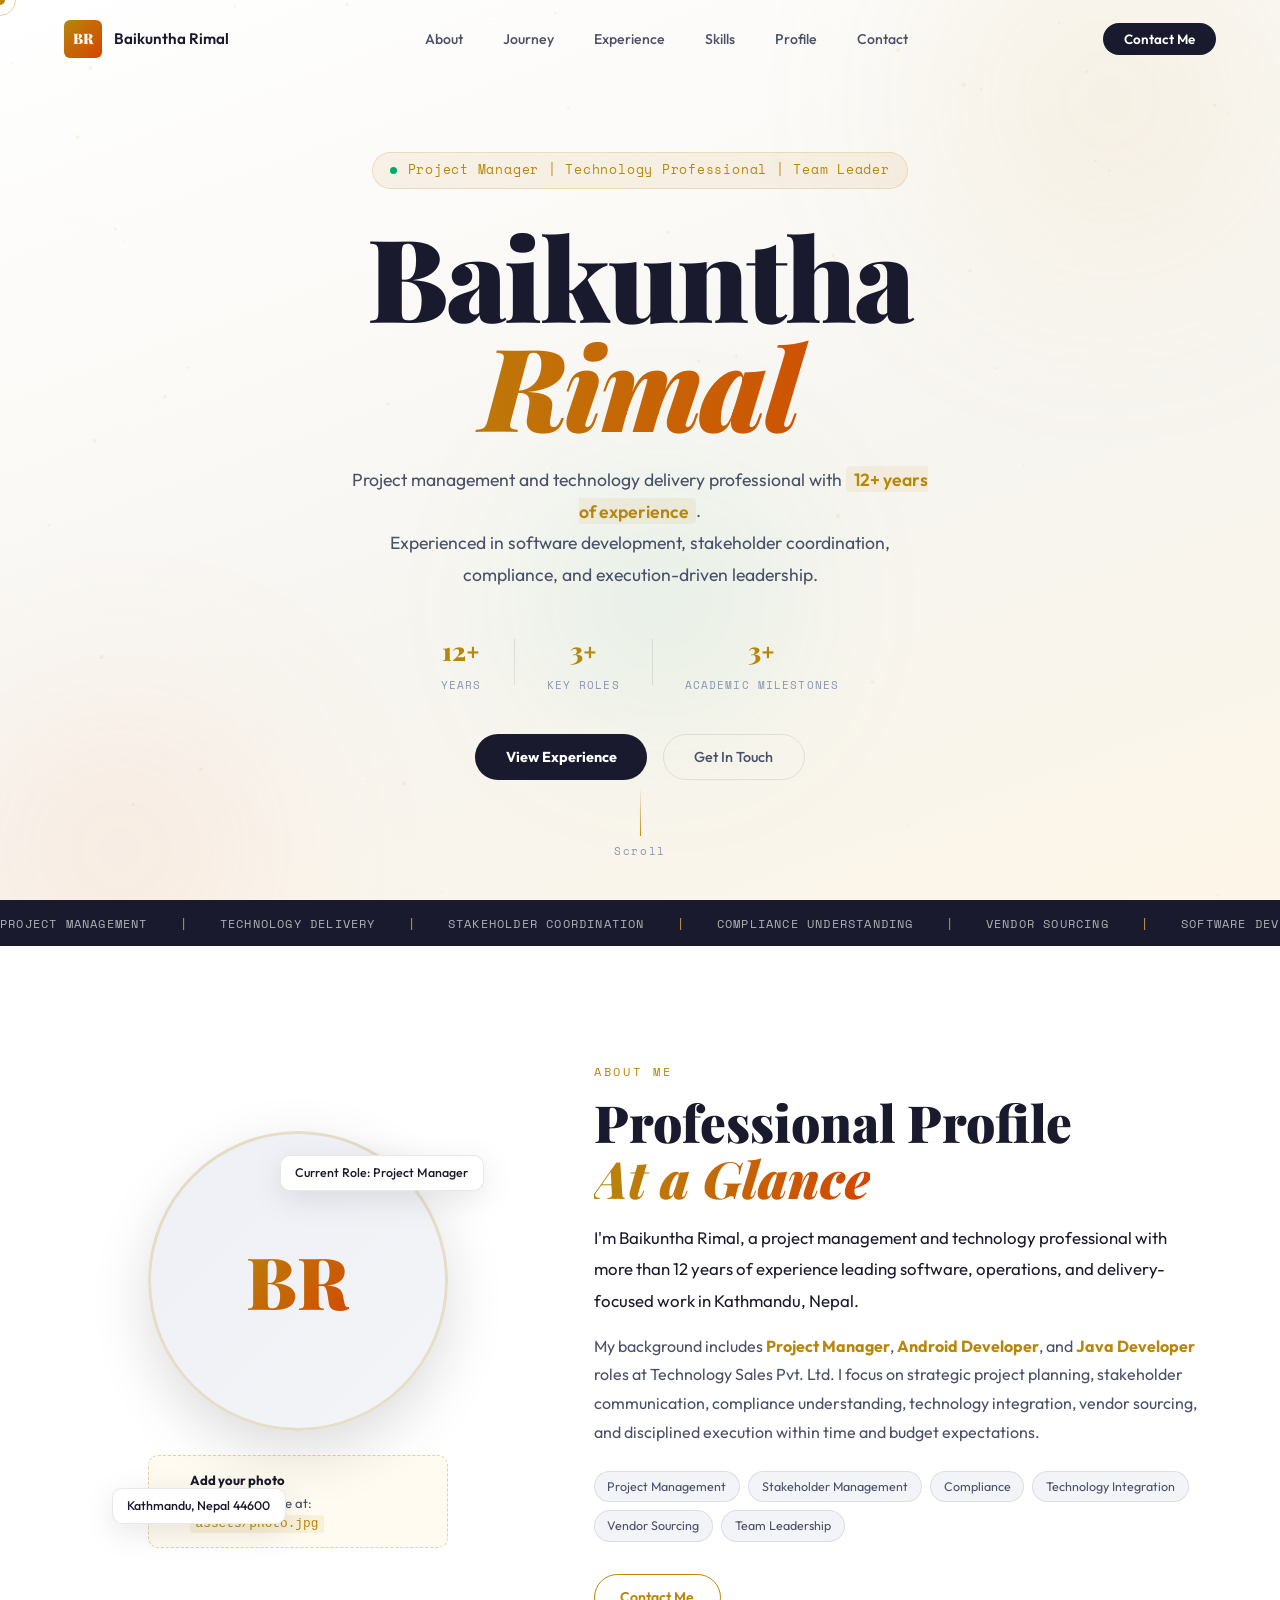
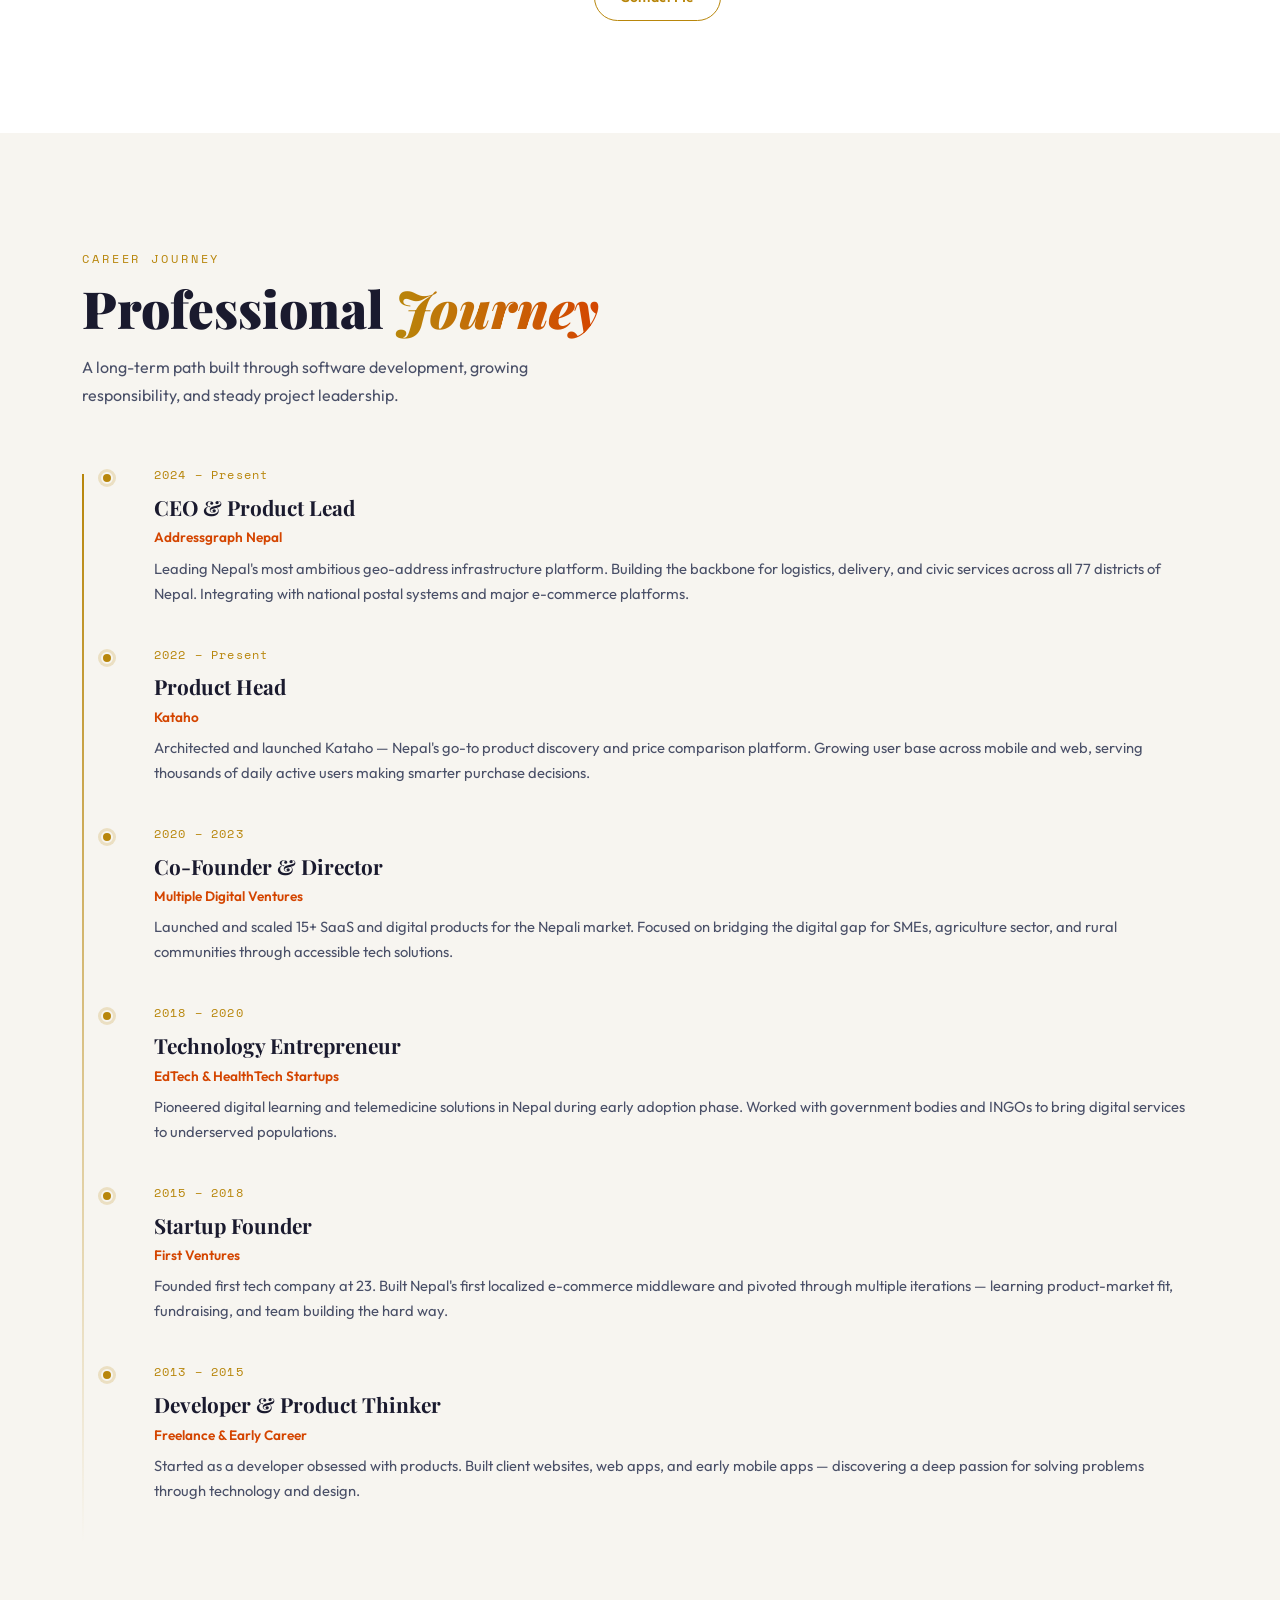
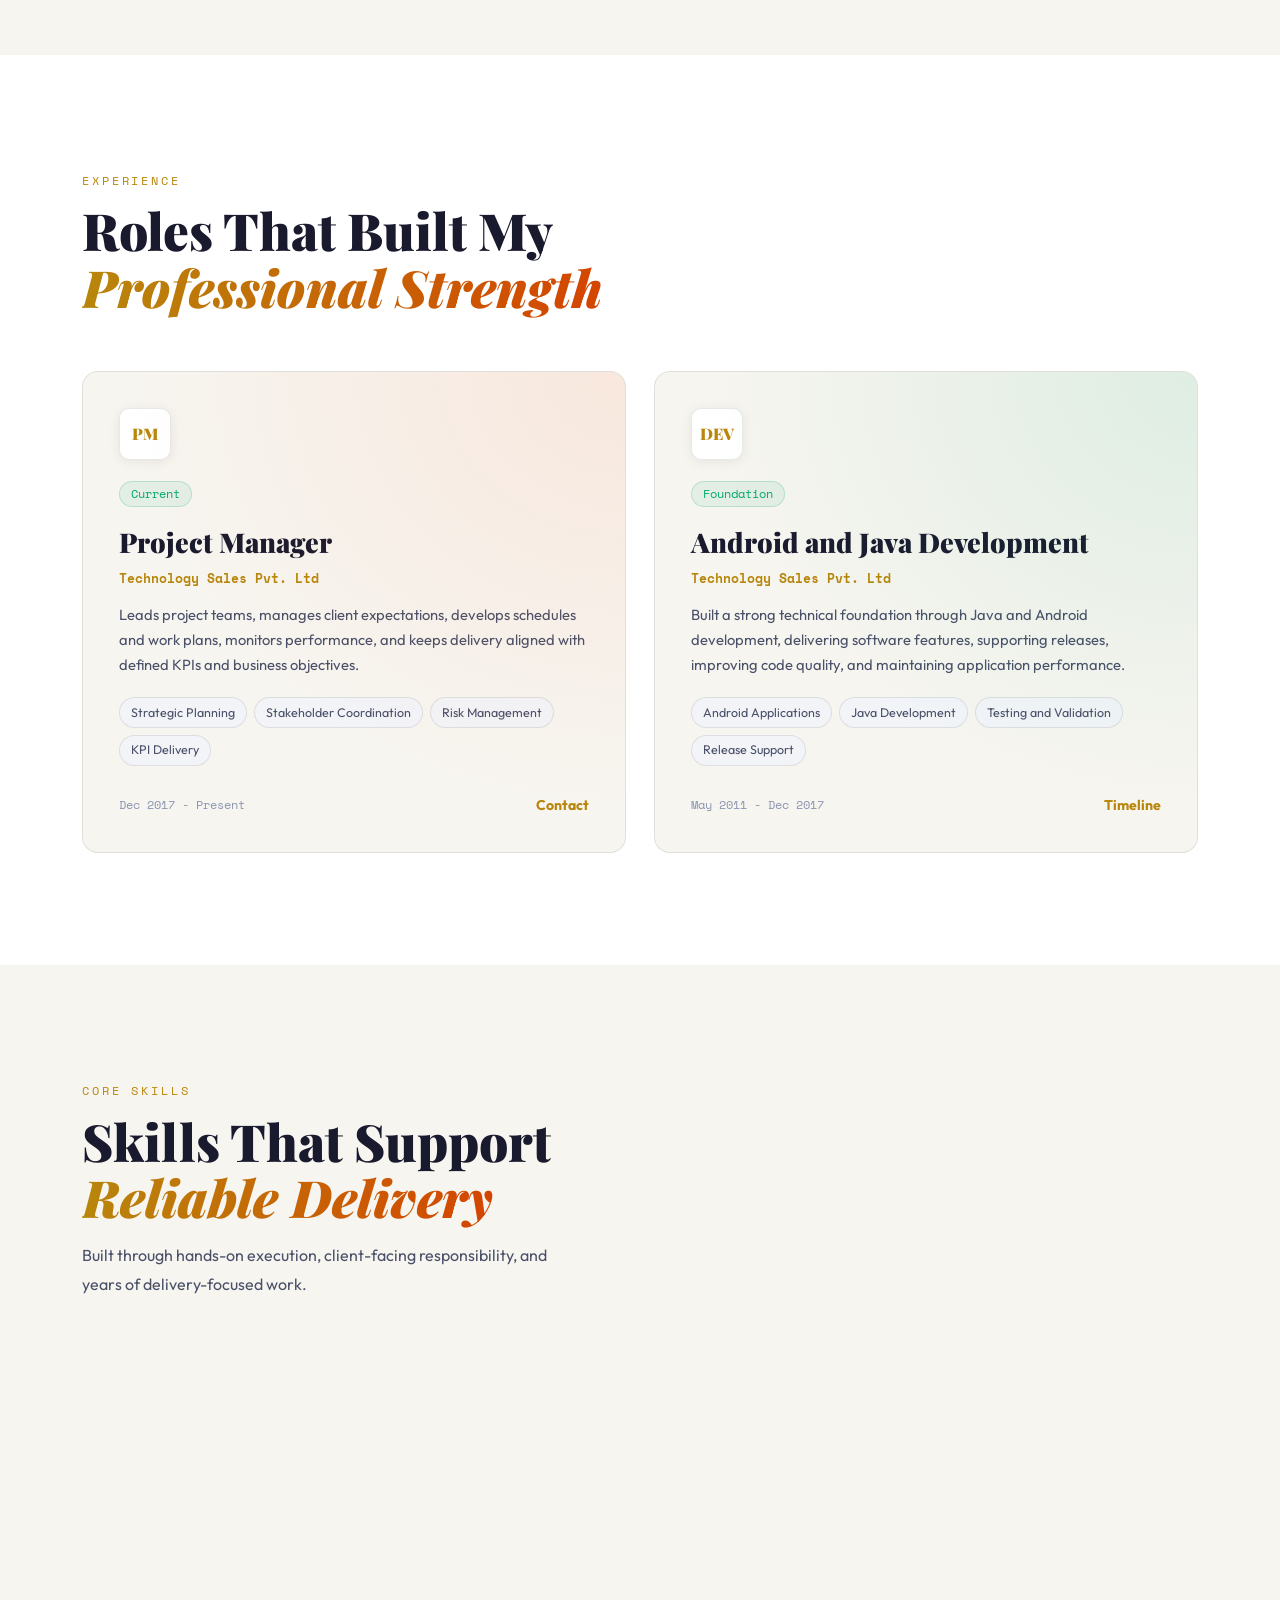
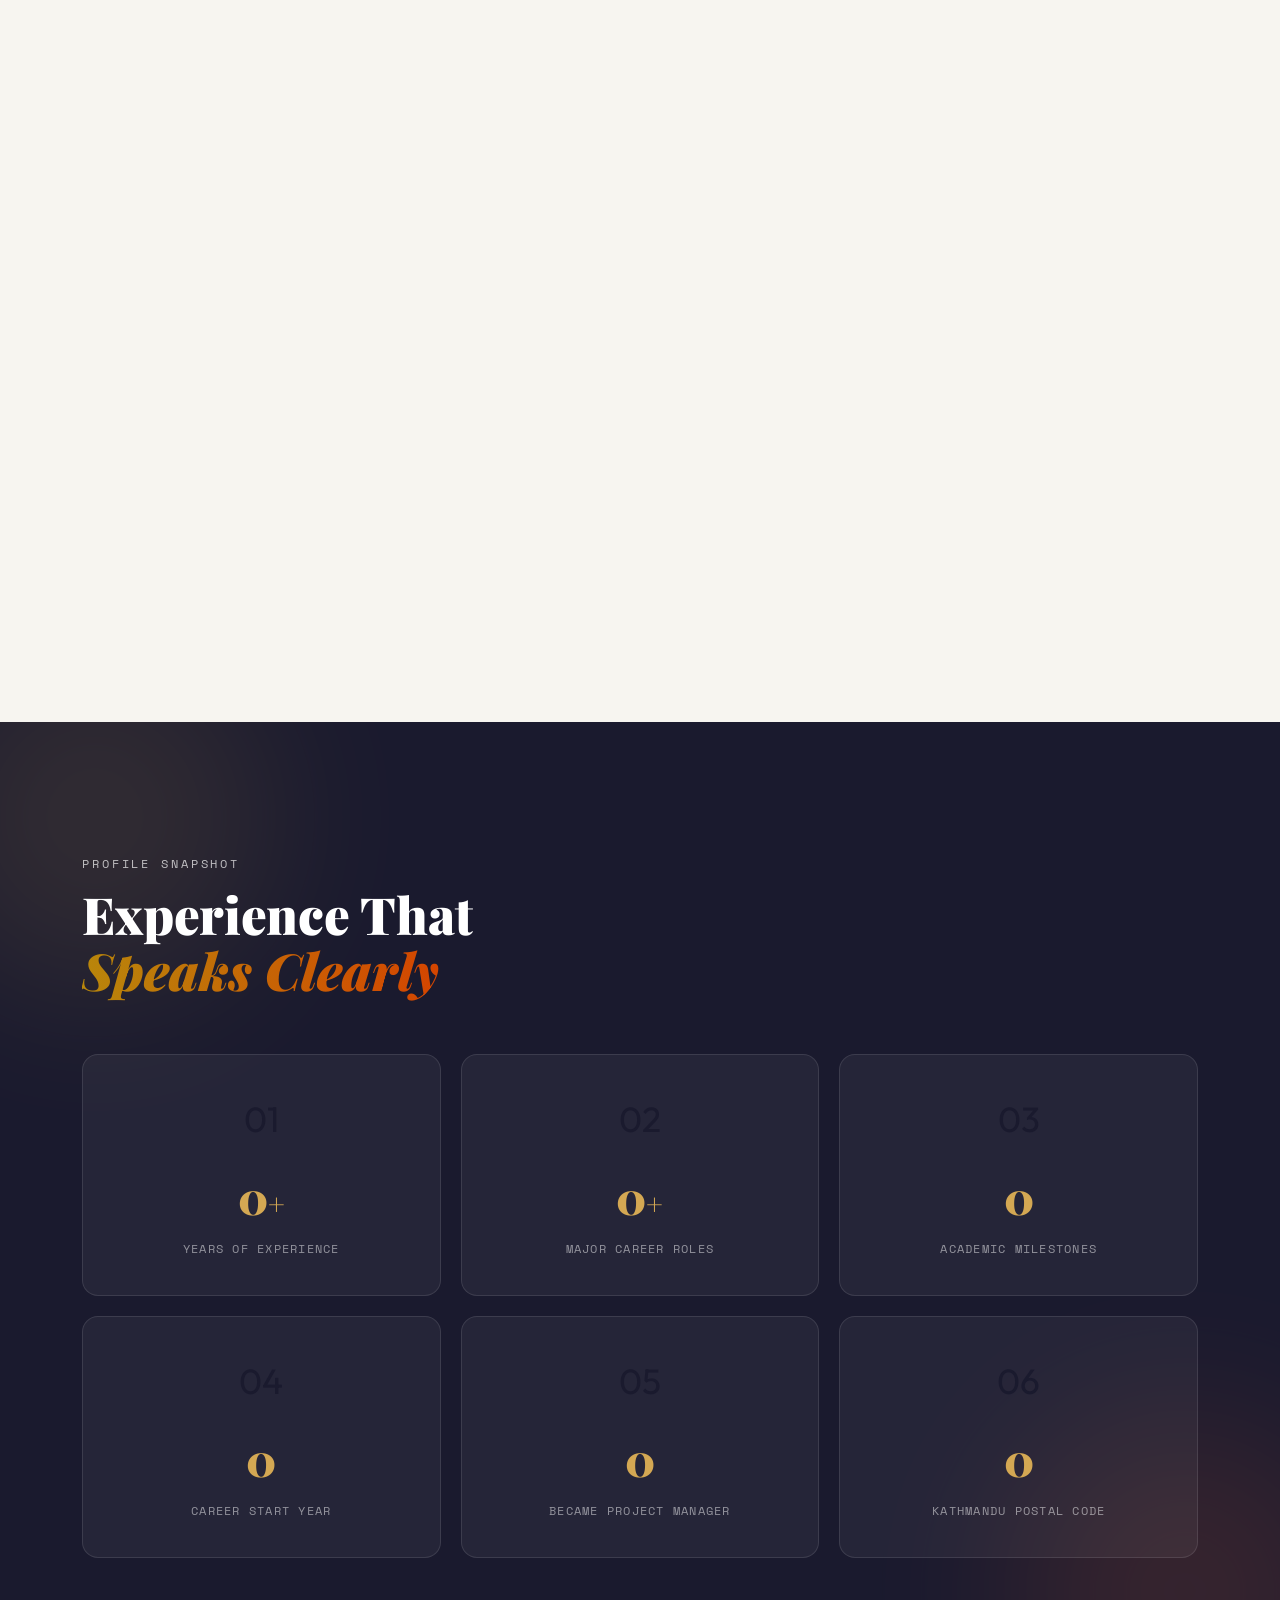
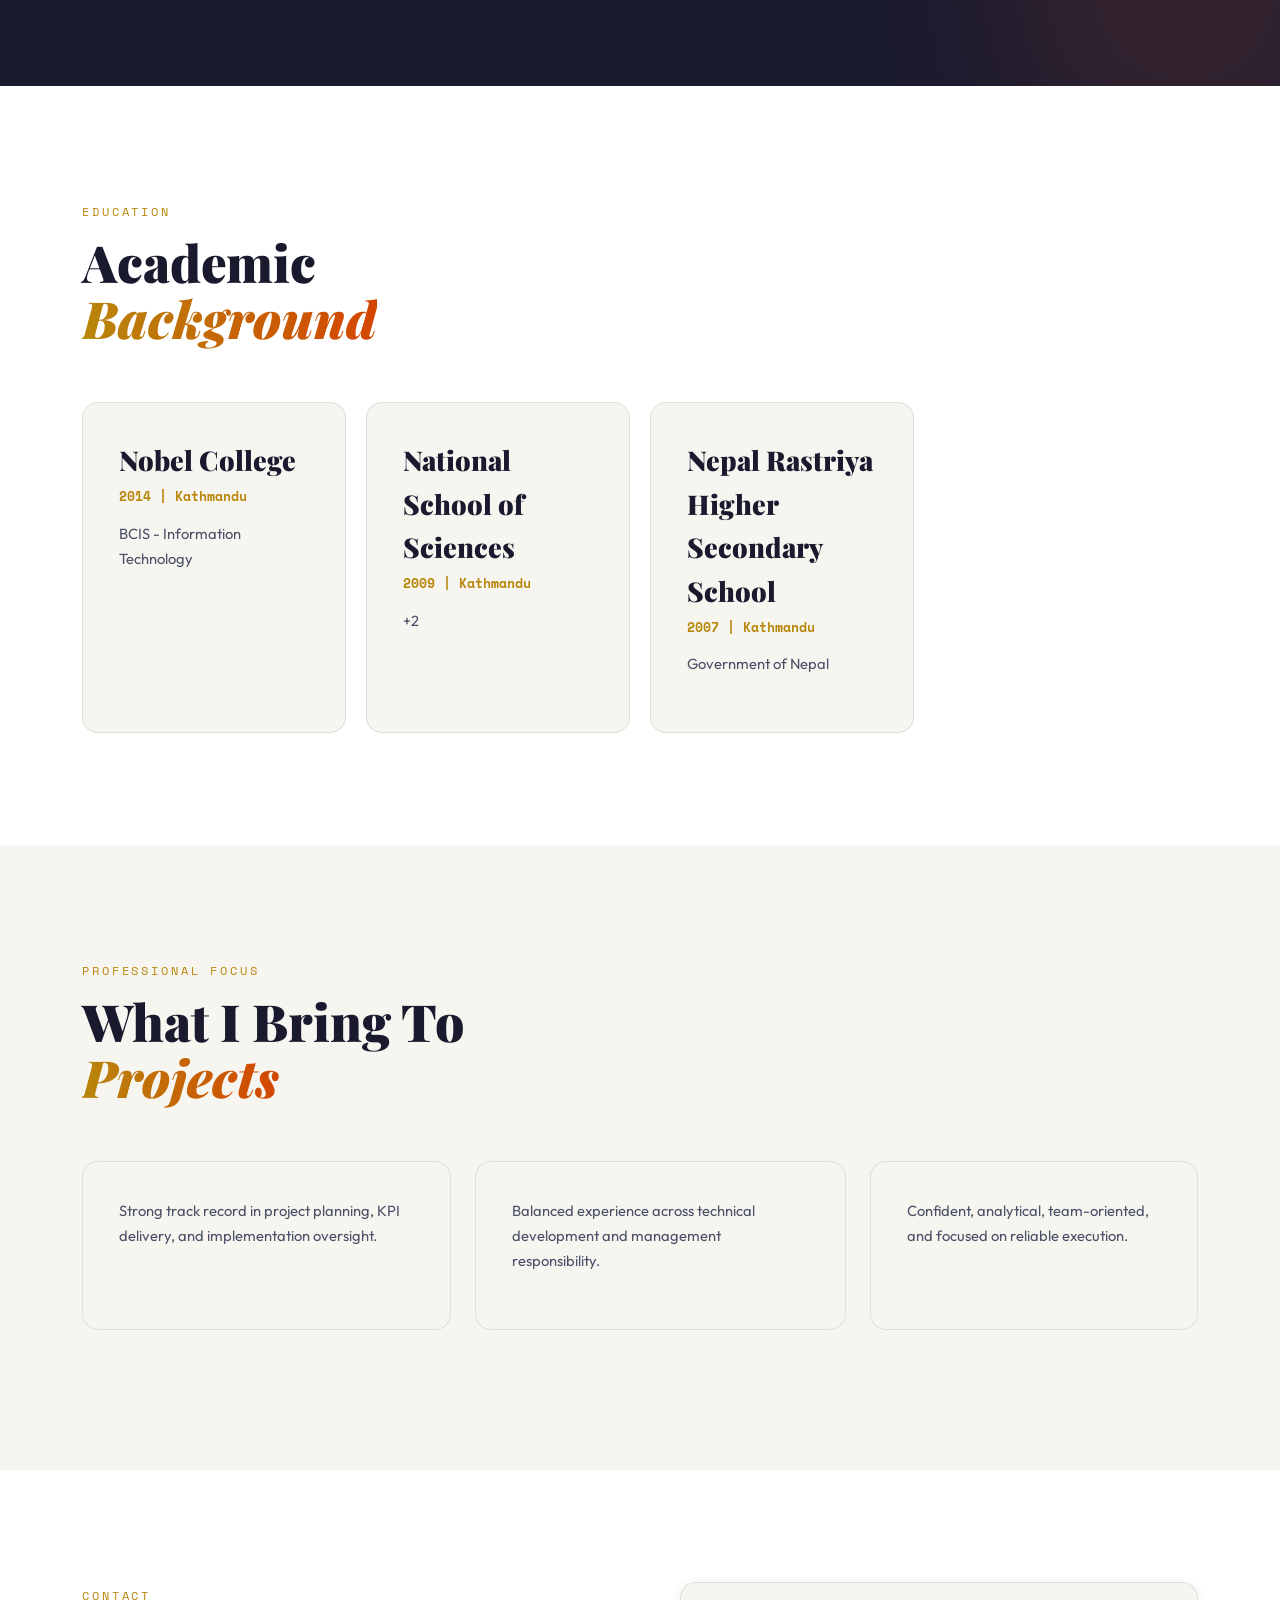
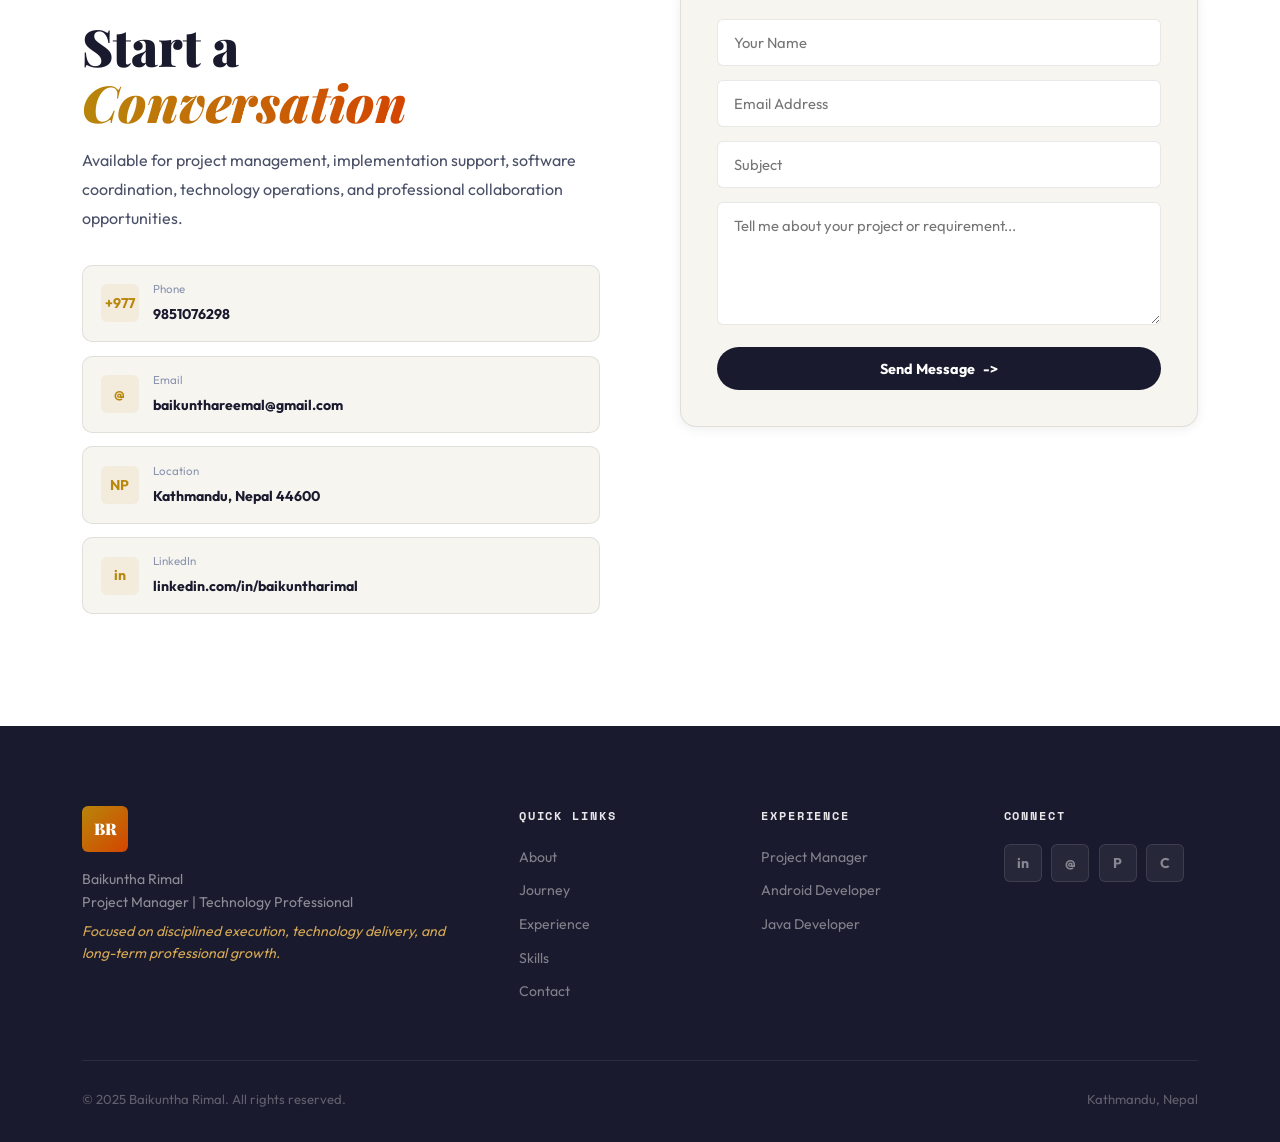
==== commit 7e8bc7d4: "changed some info info modified" ====
--- a/index.html
+++ b/index.html
@@ -2,35 +2,45 @@
 <html lang="en">
 <head>
   <meta charset="UTF-8" />
-  <meta name="viewport" content="width=device-width, initial-scale=1.0"/>
-  <meta name="description" content="Baikuntha Rimal – Serial Entrepreneur, Founder of Addressgraph Nepal & Kataho. Building 100+ products shaping Nepal's digital future."/>
-  <meta name="keywords" content="Baikuntha Rimal, Addressgraph Nepal, Kataho, Nepal entrepreneur, startup Nepal, digital products Nepal"/>
-  <meta name="author" content="Baikuntha Rimal"/>
-  <meta property="og:title" content="Baikuntha Rimal | Entrepreneur · Visionary · Builder"/>
-  <meta property="og:description" content="Serial entrepreneur running 100+ products and projects. Driving Addressgraph Nepal. Creator of Kataho."/>
-  <meta property="og:type" content="website"/>
-  <meta property="og:image" content="assets/photo.jpg"/>
-  <meta name="twitter:card" content="summary_large_image"/>
-  <title>Baikuntha Rimal | Entrepreneur · Visionary · Builder</title>
-  <link rel="preconnect" href="https://fonts.googleapis.com"/>
-  <link href="https://fonts.googleapis.com/css2?family=Playfair+Display:ital,wght@0,400;0,700;0,900;1,400&family=Outfit:wght@300;400;500;600;700&family=Space+Mono:wght@400;700&display=swap" rel="stylesheet"/>
-  <link rel="stylesheet" href="style.css"/>
+  <meta name="viewport" content="width=device-width, initial-scale=1.0" />
+  <meta
+    name="description"
+    content="Baikuntha Rimal - Project Manager and technology professional with 12+ years of experience in project delivery, software development, stakeholder coordination, and team leadership."
+  />
+  <meta
+    name="keywords"
+    content="Baikuntha Rimal, Project Manager, Technology Professional, Kathmandu Nepal, BCIS, Project Delivery, Software Development"
+  />
+  <meta name="author" content="Baikuntha Rimal" />
+  <meta property="og:title" content="Baikuntha Rimal | Project Manager and Technology Professional" />
+  <meta
+    property="og:description"
+    content="12+ years of experience in project management, software development, client coordination, and technology delivery."
+  />
+  <meta property="og:type" content="website" />
+  <meta property="og:image" content="assets/photo.jpg" />
+  <meta name="twitter:card" content="summary_large_image" />
+  <title>Baikuntha Rimal | Project Manager and Technology Professional</title>
+  <link rel="preconnect" href="https://fonts.googleapis.com" />
+  <link
+    href="https://fonts.googleapis.com/css2?family=Playfair+Display:ital,wght@0,400;0,700;0,900;1,400&family=Outfit:wght@300;400;500;600;700&family=Space+Mono:wght@400;700&display=swap"
+    rel="stylesheet"
+  />
+  <link rel="stylesheet" href="style.css" />
 </head>
 <body>
 
 <div class="cursor" id="cursor"></div>
 <div class="cursor-trail" id="cursorTrail"></div>
 
-<!-- PRELOADER -->
 <div class="preloader" id="preloader">
   <div class="preloader-inner">
     <div class="preloader-logo">BR</div>
     <div class="preloader-bar"><div class="preloader-fill" id="preloaderFill"></div></div>
-    <div class="preloader-text">Loading Excellence...</div>
+    <div class="preloader-text">Loading Portfolio...</div>
   </div>
 </div>
 
-<!-- NAV -->
 <nav class="nav" id="nav">
   <div class="nav-logo" onclick="scrollToTop()" style="cursor:pointer">
     <span class="logo-br">BR</span>
@@ -39,12 +49,12 @@
   <ul class="nav-links">
     <li><a href="#about">About</a></li>
     <li><a href="#journey">Journey</a></li>
-    <li><a href="#ventures">Ventures</a></li>
-    <li><a href="#products">Products</a></li>
-    <li><a href="#stats">Impact</a></li>
+    <li><a href="#ventures">Experience</a></li>
+    <li><a href="#products">Skills</a></li>
+    <li><a href="#stats">Profile</a></li>
     <li><a href="#contact">Contact</a></li>
   </ul>
-  <button class="nav-cta" onclick="scrollToSection('contact')">Let's Connect</button>
+  <button class="nav-cta" onclick="scrollToSection('contact')">Contact Me</button>
   <div class="nav-hamburger" id="hamburger"><span></span><span></span><span></span></div>
 </nav>
 
@@ -52,14 +62,13 @@
   <ul>
     <li><a href="#about" onclick="closeMobileMenu()">About</a></li>
     <li><a href="#journey" onclick="closeMobileMenu()">Journey</a></li>
-    <li><a href="#ventures" onclick="closeMobileMenu()">Ventures</a></li>
-    <li><a href="#products" onclick="closeMobileMenu()">Products</a></li>
-    <li><a href="#stats" onclick="closeMobileMenu()">Impact</a></li>
+    <li><a href="#ventures" onclick="closeMobileMenu()">Experience</a></li>
+    <li><a href="#products" onclick="closeMobileMenu()">Skills</a></li>
+    <li><a href="#stats" onclick="closeMobileMenu()">Profile</a></li>
     <li><a href="#contact" onclick="closeMobileMenu()">Contact</a></li>
   </ul>
 </div>
 
-<!-- HERO -->
 <section class="hero" id="hero">
   <div class="hero-bg">
     <div class="hero-orb orb1"></div>
@@ -70,25 +79,26 @@
   <div class="hero-content">
     <div class="hero-eyebrow reveal-up">
       <span class="dot-pulse"></span>
-      <span>Entrepreneur · Innovator · Builder</span>
+      <span>Project Manager | Technology Professional | Team Leader</span>
     </div>
     <h1 class="hero-title reveal-up delay-1">
       <span class="title-line">Baikuntha</span>
       <span class="title-line italic">Rimal</span>
     </h1>
     <p class="hero-sub reveal-up delay-2">
-      Driving Nepal's digital transformation through <span class="highlight">100+ products &amp; projects</span>.<br/>
-      Founder of <strong>Addressgraph Nepal</strong> · Creator of <strong>Kataho</strong>
+      Project management and technology delivery professional with
+      <span class="highlight">12+ years of experience</span>.<br />
+      Experienced in software development, stakeholder coordination, compliance, and execution-driven leadership.
     </p>
     <div class="hero-badges reveal-up delay-3">
-      <div class="badge"><span class="badge-num" data-target="100">0</span><span>+</span><small>Products</small></div>
+      <div class="badge"><span class="badge-num" data-target="12">0</span><span>+</span><small>Years</small></div>
       <div class="badge-sep"></div>
-      <div class="badge"><span class="badge-num" data-target="10">0</span><span>+</span><small>Years</small></div>
+      <div class="badge"><span class="badge-num" data-target="3">0</span><span>+</span><small>Key Roles</small></div>
       <div class="badge-sep"></div>
-      <div class="badge"><span class="badge-num" data-target="50">0</span><span>K+</span><small>Users Impacted</small></div>
+      <div class="badge"><span class="badge-num" data-target="3">0</span><span>+</span><small>Academic Milestones</small></div>
     </div>
     <div class="hero-actions reveal-up delay-4">
-      <button class="btn-primary" onclick="scrollToSection('ventures')">Explore My Work</button>
+      <button class="btn-primary" onclick="scrollToSection('ventures')">View Experience</button>
       <button class="btn-ghost" onclick="scrollToSection('contact')">Get In Touch</button>
     </div>
   </div>
@@ -98,48 +108,34 @@
   </div>
 </section>
 
-<!-- TICKER -->
 <div class="ticker-wrap">
   <div class="ticker">
-    <span>Addressgraph Nepal</span><span class="sep">✦</span>
-    <span>Kataho</span><span class="sep">✦</span>
-    <span>Serial Entrepreneur</span><span class="sep">✦</span>
-    <span>100+ Products</span><span class="sep">✦</span>
-    <span>Nepal's Digital Future</span><span class="sep">✦</span>
-    <span>Product Builder</span><span class="sep">✦</span>
-    <span>Visionary Leader</span><span class="sep">✦</span>
-    <span>Addressgraph Nepal</span><span class="sep">✦</span>
-    <span>Kataho</span><span class="sep">✦</span>
-    <span>Serial Entrepreneur</span><span class="sep">✦</span>
-    <span>100+ Products</span><span class="sep">✦</span>
-    <span>Nepal's Digital Future</span><span class="sep">✦</span>
-    <span>Product Builder</span><span class="sep">✦</span>
-    <span>Visionary Leader</span><span class="sep">✦</span>
+    <span>Project Management</span><span class="sep">|</span>
+    <span>Technology Delivery</span><span class="sep">|</span>
+    <span>Stakeholder Coordination</span><span class="sep">|</span>
+    <span>Compliance Understanding</span><span class="sep">|</span>
+    <span>Vendor Sourcing</span><span class="sep">|</span>
+    <span>Software Development</span><span class="sep">|</span>
+    <span>Team Leadership</span><span class="sep">|</span>
+    <span>Project Management</span><span class="sep">|</span>
+    <span>Technology Delivery</span><span class="sep">|</span>
+    <span>Stakeholder Coordination</span><span class="sep">|</span>
+    <span>Compliance Understanding</span><span class="sep">|</span>
+    <span>Vendor Sourcing</span><span class="sep">|</span>
+    <span>Software Development</span><span class="sep">|</span>
+    <span>Team Leadership</span><span class="sep">|</span>
   </div>
 </div>
 
-<!-- ABOUT -->
 <section class="about" id="about">
   <div class="container">
     <div class="about-grid">
-
-      <!-- PHOTO COLUMN -->
       <div class="about-visual reveal-left">
         <div class="about-img-wrap">
-          <!--
-          ╔══════════════════════════════════════════╗
-          ║  HOW TO ADD YOUR PHOTO                   ║
-          ║  1. Create a folder named "assets/"      ║
-          ║     next to index.html                   ║
-          ║  2. Place your photo inside it named:    ║
-          ║     photo.jpg  (or .png / .webp)         ║
-          ║  3. The initials will auto-hide          ║
-          ╚══════════════════════════════════════════╝
-          -->
           <div class="about-img-placeholder" id="photoContainer">
             <img
               src="assets/photo.jpg"
-              alt="Baikuntha Rimal — Entrepreneur & Founder"
+              alt="Baikuntha Rimal - Project Manager and Technology Professional"
               class="profile-photo"
               id="profilePhoto"
               onerror="this.style.display='none'; document.getElementById('initialsPlaceholder').style.display='flex';"
@@ -150,371 +146,307 @@
             <div class="about-img-ring ring3"></div>
           </div>
           <div class="photo-hint" id="photoHint">
-            <span class="photo-hint-icon">📸</span>
+            <span class="photo-hint-icon">+</span>
             <div>
               <strong>Add your photo</strong>
-              <p>Place your image at:<br/><code>assets/photo.jpg</code></p>
+              <p>Place your image at:<br /><code>assets/photo.jpg</code></p>
             </div>
           </div>
-          <div class="about-tag tag1">🇳🇵 Kathmandu, Nepal</div>
-          <div class="about-tag tag2">⚡ Currently: Addressgraph</div>
-        </div>
-      </div>
-
-      <!-- TEXT COLUMN -->
+          <div class="about-tag tag1">Kathmandu, Nepal 44600</div>
+          <div class="about-tag tag2">Current Role: Project Manager</div>
+        </div>
+      </div>
+
       <div class="about-text reveal-right">
-        <div class="section-label">Who I Am</div>
-        <h2 class="section-title">Building Nepal's<br/><em>Digital Backbone</em></h2>
+        <div class="section-label">About Me</div>
+        <h2 class="section-title">Professional Profile<br /><em>At a Glance</em></h2>
         <p class="about-lead">
-          I'm Baikuntha Rimal — a professional entrepreneur who doesn't just run businesses, I build ecosystems. With over 100 products and projects under my belt, I've dedicated my career to solving real problems for real people through technology and innovation.
+          I'm Baikuntha Rimal, a project management and technology professional with more than 12 years of experience leading software, operations, and delivery-focused work in Kathmandu, Nepal.
         </p>
         <p class="about-body">
-          Currently, I'm at the helm of <strong>Addressgraph Nepal</strong>, revolutionizing how addresses work in Nepal — and leading the product vision for <strong>Kataho</strong>, a platform transforming how Nepalis discover, compare, and decide.
+          My background includes <strong>Project Manager</strong>, <strong>Android Developer</strong>, and <strong>Java Developer</strong> roles at Technology Sales Pvt. Ltd. I focus on strategic project planning, stakeholder communication, compliance understanding, technology integration, vendor sourcing, and disciplined execution within time and budget expectations.
         </p>
         <div class="about-tags-row">
-          <span class="tag-pill">🎯 Product Strategy</span>
-          <span class="tag-pill">🚀 Startup Scaling</span>
-          <span class="tag-pill">💡 Innovation</span>
-          <span class="tag-pill">🌐 Digital Nepal</span>
-          <span class="tag-pill">📊 Business Growth</span>
-          <span class="tag-pill">🤝 Leadership</span>
-        </div>
-        <a class="btn-outline" href="#">Download CV</a>
-      </div>
-
-    </div>
-  </div>
-</section>
-
-<!-- JOURNEY -->
+          <span class="tag-pill">Project Management</span>
+          <span class="tag-pill">Stakeholder Management</span>
+          <span class="tag-pill">Compliance</span>
+          <span class="tag-pill">Technology Integration</span>
+          <span class="tag-pill">Vendor Sourcing</span>
+          <span class="tag-pill">Team Leadership</span>
+        </div>
+        <a class="btn-outline" href="#contact">Contact Me</a>
+      </div>
+    </div>
+  </div>
+</section>
+
 <section class="journey" id="journey">
   <div class="container">
     <div class="section-header reveal-up">
-      <div class="section-label">Career Path</div>
+      <div class="section-label">Career Journey</div>
       <h2 class="section-title">Professional <em>Journey</em></h2>
-      <p class="section-desc">A decade of building, failing, learning, and growing — each chapter sharper than the last.</p>
-    </div>
-    <div class="timeline" id="timeline"></div>
-  </div>
-</section>
-
-<!-- VENTURES -->
+      <p class="section-desc">A long-term path built through software development, growing responsibility, and steady project leadership.</p>
+    </div>
+    <div class="timeline" id="timeline">
+      <div class="venture-card reveal-up">
+        <div class="venture-card-bg" style="--clr: #d97706"></div>
+        <h3>Java Developer</h3>
+        <p class="venture-role">Technology Sales | May 2011 - Mar 2016</p>
+        <p class="venture-desc">Contributed across the development lifecycle, wrote reliable Java application code, and supported application quality through testing and issue resolution.</p>
+      </div>
+      <div class="venture-card reveal-up delay-1">
+        <div class="venture-card-bg" style="--clr: #0f766e"></div>
+        <h3>Android Developer</h3>
+        <p class="venture-role">Technology Sales Pvt. Ltd | Mar 2016 - Dec 2017</p>
+        <p class="venture-desc">Participated in Android application delivery from research and planning through launch, support, feature updates, testing, and software validation.</p>
+      </div>
+      <div class="venture-card reveal-up delay-2">
+        <div class="venture-card-bg" style="--clr: #1d4ed8"></div>
+        <h3>Project Manager</h3>
+        <p class="venture-role">Technology Sales Pvt. Ltd | Dec 2017 - Current</p>
+        <p class="venture-desc">Managing project schedules, stakeholders, KPIs, risks, client expectations, and implementation strategies with a strong execution mindset.</p>
+      </div>
+    </div>
+  </div>
+</section>
+
 <section class="ventures" id="ventures">
   <div class="container">
     <div class="section-header reveal-up">
-      <div class="section-label">Flagship Ventures</div>
-      <h2 class="section-title">The <em>Ventures</em><br/>Defining Nepal</h2>
+      <div class="section-label">Experience</div>
+      <h2 class="section-title">Roles That Built My<br /><em>Professional Strength</em></h2>
     </div>
     <div class="ventures-grid">
       <div class="venture-card reveal-up">
         <div class="venture-card-bg" style="--clr: #FF6B35"></div>
-        <div class="venture-logo">AG</div>
-        <div class="venture-status">● Live</div>
-        <h3>Addressgraph Nepal</h3>
-        <p class="venture-role">Founder &amp; CEO</p>
-        <p class="venture-desc">Nepal's most ambitious address infrastructure project — mapping every location, every house, every business with precision and digital intelligence.</p>
+        <div class="venture-logo">PM</div>
+        <div class="venture-status">Current</div>
+        <h3>Project Manager</h3>
+        <p class="venture-role">Technology Sales Pvt. Ltd</p>
+        <p class="venture-desc">Leads project teams, manages client expectations, develops schedules and work plans, monitors performance, and keeps delivery aligned with defined KPIs and business objectives.</p>
         <div class="venture-features">
-          <span>📍 Address Mapping</span><span>🗺️ GIS Integration</span>
-          <span>📦 Logistics Ready</span><span>🔗 API Platform</span>
+          <span>Strategic Planning</span><span>Stakeholder Coordination</span>
+          <span>Risk Management</span><span>KPI Delivery</span>
         </div>
         <div class="venture-footer">
-          <span class="venture-year">2020 – Present</span>
-          <a href="#" class="venture-link" target="_blank">Visit ↗</a>
+          <span class="venture-year">Dec 2017 - Present</span>
+          <a href="#contact" class="venture-link">Contact</a>
         </div>
       </div>
       <div class="venture-card reveal-up delay-1">
         <div class="venture-card-bg" style="--clr: #00A86B"></div>
-        <div class="venture-logo">KT</div>
-        <div class="venture-status">● Live</div>
-        <h3>Kataho</h3>
-        <p class="venture-role">Product Lead</p>
-        <p class="venture-desc">The ultimate "What to buy?" platform for Nepal — helping millions of users discover products, compare options, and make informed purchase decisions.</p>
+        <div class="venture-logo">DEV</div>
+        <div class="venture-status">Foundation</div>
+        <h3>Android and Java Development</h3>
+        <p class="venture-role">Technology Sales Pvt. Ltd</p>
+        <p class="venture-desc">Built a strong technical foundation through Java and Android development, delivering software features, supporting releases, improving code quality, and maintaining application performance.</p>
         <div class="venture-features">
-          <span>🛒 Price Comparison</span><span>⭐ Reviews</span>
-          <span>🔍 Discovery</span><span>📱 Mobile First</span>
+          <span>Android Applications</span><span>Java Development</span>
+          <span>Testing and Validation</span><span>Release Support</span>
         </div>
         <div class="venture-footer">
-          <span class="venture-year">2022 – Present</span>
-          <a href="https://kataho.com" class="venture-link" target="_blank">Visit ↗</a>
-        </div>
-      </div>
-    </div>
-  </div>
-</section>
-
-<!-- ===================================================
-     PRODUCTS SECTION — Dynamic with full fields
-     =================================================== -->
+          <span class="venture-year">May 2011 - Dec 2017</span>
+          <a href="#journey" class="venture-link">Timeline</a>
+        </div>
+      </div>
+    </div>
+  </div>
+</section>
+
 <section class="products" id="products">
   <div class="container">
     <div class="section-header reveal-up">
-      <div class="section-label">Product Portfolio</div>
-      <h2 class="section-title">100+ Products &amp;<br/><em>Projects Built</em></h2>
-      <p class="section-desc">Every product is a problem solved, a market captured, a life improved.</p>
-    </div>
-
-    <!-- Controls row -->
-    <div class="products-controls reveal-up">
-      <div class="filter-tabs" id="filterTabs">
-        <button class="filter-btn active" data-filter="all">All</button>
-        <button class="filter-btn" data-filter="tech">Technology</button>
-        <button class="filter-btn" data-filter="saas">SaaS</button>
-        <button class="filter-btn" data-filter="ecommerce">E-Commerce</button>
-        <button class="filter-btn" data-filter="media">Media</button>
-        <button class="filter-btn" data-filter="social">Social Impact</button>
-      </div>
-      <div class="view-toggle">
-        <button class="view-btn active" id="btnViewGrid" onclick="switchView('grid')">
-          <svg width="14" height="14" viewBox="0 0 14 14"><rect x="0" y="0" width="6" height="6" rx="1"/><rect x="8" y="0" width="6" height="6" rx="1"/><rect x="0" y="8" width="6" height="6" rx="1"/><rect x="8" y="8" width="6" height="6" rx="1"/></svg> Grid
-        </button>
-        <button class="view-btn" id="btnViewList" onclick="switchView('list')">
-          <svg width="14" height="14" viewBox="0 0 14 14"><rect x="0" y="1" width="14" height="2" rx="1"/><rect x="0" y="6" width="14" height="2" rx="1"/><rect x="0" y="11" width="14" height="2" rx="1"/></svg> List
-        </button>
-      </div>
-    </div>
-
-    <!-- Grid view -->
-    <div class="products-grid" id="productsGrid"></div>
-
-    <!-- List / Table view -->
-    <div class="products-table-wrap" id="productsTableWrap" style="display:none;">
-      <table class="products-table">
-        <thead>
-          <tr>
-            <th style="width:40px">#</th>
-            <th>Product</th>
-            <th>Description</th>
-            <th>Started</th>
-            <th>Customers</th>
-            <th>My Role</th>
-            <th>Status</th>
-            <th style="width:80px">Link</th>
-          </tr>
-        </thead>
-        <tbody id="productsTableBody"></tbody>
-      </table>
-    </div>
-
-    <div class="products-load-more" id="loadMoreWrap">
-      <button class="btn-outline" id="loadMoreBtn" onclick="loadMoreProducts()">Load More Products</button>
-    </div>
-
-    <!-- ADMIN: ADD PRODUCT FORM -->
-    <div class="admin-panel" id="adminPanel" style="display:none;">
-      <div class="admin-header">
-        <h3><span>+</span> Add New Product</h3>
-        <button class="admin-close" onclick="toggleAdmin()">✕</button>
-      </div>
-      <div class="admin-form">
-        <div class="aform-row">
-          <div class="aform-field">
-            <label>Product Name <span class="req">*</span></label>
-            <input type="text" id="prodName" placeholder="e.g. Kataho"/>
-          </div>
-          <div class="aform-field">
-            <label>Category <span class="req">*</span></label>
-            <select id="prodCategory">
-              <option value="tech">Technology</option>
-              <option value="saas">SaaS</option>
-              <option value="ecommerce">E-Commerce</option>
-              <option value="media">Media</option>
-              <option value="social">Social Impact</option>
-            </select>
-          </div>
-          <div class="aform-field" style="flex:0.4">
-            <label>Emoji Icon</label>
-            <input type="text" id="prodEmoji" placeholder="🚀" maxlength="4"/>
-          </div>
-        </div>
-        <div class="aform-row">
-          <div class="aform-field" style="flex:1 1 100%">
-            <label>Description <span class="req">*</span></label>
-            <textarea id="prodDesc" placeholder="What does this product do? Who does it serve?"></textarea>
-          </div>
-        </div>
-        <div class="aform-row">
-          <div class="aform-field">
-            <label>Started Date</label>
-            <input type="month" id="prodStarted"/>
-          </div>
-          <div class="aform-field">
-            <label>Total Customers</label>
-            <input type="text" id="prodCustomers" placeholder="e.g. 5,000 or 50K+"/>
-          </div>
-          <div class="aform-field">
-            <label>My Role</label>
-            <input type="text" id="prodRole" placeholder="e.g. Founder & CEO"/>
-          </div>
-          <div class="aform-field">
-            <label>Status</label>
-            <select id="prodStatus">
-              <option value="live">🟢 Live</option>
-              <option value="building">🔵 Building</option>
-              <option value="acquired">🟡 Acquired</option>
-              <option value="archived">⚫ Archived</option>
-            </select>
-          </div>
-        </div>
-        <div class="aform-row">
-          <div class="aform-field">
-            <label>Feature 1</label>
-            <input type="text" id="prodF1" placeholder="e.g. API Platform"/>
-          </div>
-          <div class="aform-field">
-            <label>Feature 2</label>
-            <input type="text" id="prodF2" placeholder="e.g. Mobile App"/>
-          </div>
-          <div class="aform-field">
-            <label>Feature 3</label>
-            <input type="text" id="prodF3" placeholder="e.g. Analytics Dashboard"/>
-          </div>
-          <div class="aform-field">
-            <label>Website URL</label>
-            <input type="url" id="prodUrl" placeholder="https://"/>
-          </div>
-        </div>
-        <div class="aform-actions">
-          <button class="btn-primary" onclick="addProduct()">+ Add Product</button>
-          <button class="btn-ghost" onclick="toggleAdmin()">Cancel</button>
-          <span class="aform-note">Products are saved locally and persist via PHP when hosted on a server.</span>
-        </div>
-      </div>
-    </div>
-
-    <div class="admin-toggle-row reveal-up">
-      <button class="btn-add-product" onclick="toggleAdmin()">
-        <svg width="16" height="16" viewBox="0 0 16 16" fill="currentColor"><path d="M8 1a1 1 0 011 1v5h5a1 1 0 110 2H9v5a1 1 0 11-2 0V9H2a1 1 0 110-2h5V2a1 1 0 011-1z"/></svg>
-        Add New Product
-      </button>
-    </div>
-  </div>
-</section>
-
-<!-- STATS -->
+      <div class="section-label">Core Skills</div>
+      <h2 class="section-title">Skills That Support<br /><em>Reliable Delivery</em></h2>
+      <p class="section-desc">Built through hands-on execution, client-facing responsibility, and years of delivery-focused work.</p>
+    </div>
+
+    <div class="products-grid" id="productsGrid">
+      <div class="venture-card reveal-up">
+        <div class="venture-logo">01</div>
+        <h3>Project Management</h3>
+        <p class="venture-desc">Project planning, execution oversight, scheduling, KPI tracking, and implementation follow-through.</p>
+      </div>
+      <div class="venture-card reveal-up delay-1">
+        <div class="venture-logo">02</div>
+        <h3>Stakeholder Management</h3>
+        <p class="venture-desc">Client communication, expectation management, internal coordination, and collaborative decision-making.</p>
+      </div>
+      <div class="venture-card reveal-up delay-2">
+        <div class="venture-logo">03</div>
+        <h3>Technology Integration</h3>
+        <p class="venture-desc">Experience connecting technical requirements, delivery goals, and implementation realities.</p>
+      </div>
+      <div class="venture-card reveal-up">
+        <div class="venture-logo">04</div>
+        <h3>Compliance and Reporting</h3>
+        <p class="venture-desc">Strong understanding of compliance requirements, business drivers, and financial reporting context.</p>
+      </div>
+      <div class="venture-card reveal-up delay-1">
+        <div class="venture-logo">05</div>
+        <h3>Vendor Sourcing</h3>
+        <p class="venture-desc">Practical experience coordinating suppliers, resources, and operational support needs.</p>
+      </div>
+      <div class="venture-card reveal-up delay-2">
+        <div class="venture-logo">06</div>
+        <h3>Team Leadership</h3>
+        <p class="venture-desc">Motivating teams, supporting delivery, solving problems, and keeping work aligned with objectives.</p>
+      </div>
+    </div>
+  </div>
+</section>
+
 <section class="stats" id="stats">
   <div class="stats-bg"><div class="stats-orb s1"></div><div class="stats-orb s2"></div></div>
   <div class="container">
     <div class="section-header reveal-up">
-      <div class="section-label" style="color:rgba(255,255,255,0.7)">Impact</div>
-      <h2 class="section-title" style="color:#fff">Numbers That<br/><em>Speak Loud</em></h2>
+      <div class="section-label" style="color:rgba(255,255,255,0.7)">Profile Snapshot</div>
+      <h2 class="section-title" style="color:#fff">Experience That<br /><em>Speaks Clearly</em></h2>
     </div>
     <div class="stats-grid">
-      <div class="stat-card reveal-up delay-0"><div class="stat-icon">🚀</div><div class="stat-num counter" data-target="100">0</div><div class="stat-suffix">+</div><div class="stat-label">Products Built</div></div>
-      <div class="stat-card reveal-up delay-1"><div class="stat-icon">👥</div><div class="stat-num counter" data-target="50000">0</div><div class="stat-suffix">+</div><div class="stat-label">Users Impacted</div></div>
-      <div class="stat-card reveal-up delay-2"><div class="stat-icon">🏢</div><div class="stat-num counter" data-target="12">0</div><div class="stat-suffix"></div><div class="stat-label">Active Ventures</div></div>
-      <div class="stat-card reveal-up delay-3"><div class="stat-icon">📍</div><div class="stat-num counter" data-target="1000000">0</div><div class="stat-suffix">+</div><div class="stat-label">Addresses Mapped</div></div>
-      <div class="stat-card reveal-up delay-4"><div class="stat-icon">🌐</div><div class="stat-num counter" data-target="10">0</div><div class="stat-suffix">+</div><div class="stat-label">Years Building</div></div>
-      <div class="stat-card reveal-up delay-5"><div class="stat-icon">🤝</div><div class="stat-num counter" data-target="200">0</div><div class="stat-suffix">+</div><div class="stat-label">Partners &amp; Clients</div></div>
-    </div>
-  </div>
-</section>
-
-<!-- ACHIEVEMENTS -->
+      <div class="stat-card reveal-up delay-0"><div class="stat-icon">01</div><div class="stat-num counter" data-target="12">0</div><div class="stat-suffix">+</div><div class="stat-label">Years of Experience</div></div>
+      <div class="stat-card reveal-up delay-1"><div class="stat-icon">02</div><div class="stat-num counter" data-target="3">0</div><div class="stat-suffix">+</div><div class="stat-label">Major Career Roles</div></div>
+      <div class="stat-card reveal-up delay-2"><div class="stat-icon">03</div><div class="stat-num counter" data-target="3">0</div><div class="stat-suffix"></div><div class="stat-label">Academic Milestones</div></div>
+      <div class="stat-card reveal-up delay-3"><div class="stat-icon">04</div><div class="stat-num counter" data-target="2011">0</div><div class="stat-suffix"></div><div class="stat-label">Career Start Year</div></div>
+      <div class="stat-card reveal-up delay-4"><div class="stat-icon">05</div><div class="stat-num counter" data-target="2017">0</div><div class="stat-suffix"></div><div class="stat-label">Became Project Manager</div></div>
+      <div class="stat-card reveal-up delay-5"><div class="stat-icon">06</div><div class="stat-num counter" data-target="44600">0</div><div class="stat-suffix"></div><div class="stat-label">Kathmandu Postal Code</div></div>
+    </div>
+  </div>
+</section>
+
 <section class="achievements" id="achievements">
   <div class="container">
     <div class="section-header reveal-up">
-      <div class="section-label">Recognition</div>
-      <h2 class="section-title">Awards &amp;<br/><em>Achievements</em></h2>
-    </div>
-    <div class="achievements-grid" id="achievementsGrid"></div>
-  </div>
-</section>
-
-<!-- TESTIMONIALS -->
+      <div class="section-label">Education</div>
+      <h2 class="section-title">Academic<br /><em>Background</em></h2>
+    </div>
+    <div class="achievements-grid" id="achievementsGrid">
+      <div class="venture-card reveal-up">
+        <h3>Nobel College</h3>
+        <p class="venture-role">2014 | Kathmandu</p>
+        <p class="venture-desc">BCIS - Information Technology</p>
+      </div>
+      <div class="venture-card reveal-up delay-1">
+        <h3>National School of Sciences</h3>
+        <p class="venture-role">2009 | Kathmandu</p>
+        <p class="venture-desc">+2</p>
+      </div>
+      <div class="venture-card reveal-up delay-2">
+        <h3>Nepal Rastriya Higher Secondary School</h3>
+        <p class="venture-role">2007 | Kathmandu</p>
+        <p class="venture-desc">Government of Nepal</p>
+      </div>
+    </div>
+  </div>
+</section>
+
 <section class="testimonials">
   <div class="container">
     <div class="section-header reveal-up">
-      <div class="section-label">What People Say</div>
-      <h2 class="section-title">Voices That<br/><em>Matter</em></h2>
-    </div>
-    <div class="testimonials-track" id="testimonialsTrack"></div>
+      <div class="section-label">Professional Focus</div>
+      <h2 class="section-title">What I Bring To<br /><em>Projects</em></h2>
+    </div>
+    <div class="testimonials-track" id="testimonialsTrack">
+      <div class="venture-card reveal-up">
+        <p class="venture-desc">Strong track record in project planning, KPI delivery, and implementation oversight.</p>
+      </div>
+      <div class="venture-card reveal-up delay-1">
+        <p class="venture-desc">Balanced experience across technical development and management responsibility.</p>
+      </div>
+      <div class="venture-card reveal-up delay-2">
+        <p class="venture-desc">Confident, analytical, team-oriented, and focused on reliable execution.</p>
+      </div>
+    </div>
     <div class="testimonial-dots" id="testimonialDots"></div>
   </div>
 </section>
 
-<!-- CONTACT -->
 <section class="contact" id="contact">
   <div class="container">
     <div class="contact-grid">
       <div class="contact-info reveal-left">
-        <div class="section-label">Let's Talk</div>
-        <h2 class="section-title">Start a<br/><em>Conversation</em></h2>
-        <p>Whether it's a partnership, investment, collaboration, or just a conversation about the future of Nepal's digital landscape — my inbox is always open.</p>
+        <div class="section-label">Contact</div>
+        <h2 class="section-title">Start a<br /><em>Conversation</em></h2>
+        <p>Available for project management, implementation support, software coordination, technology operations, and professional collaboration opportunities.</p>
         <div class="contact-links">
-          <a href="mailto:baikuntha@addressgraph.com" class="contact-link">
-            <span class="cl-icon">✉</span>
-            <div><small>Email</small><strong>baikuntha@addressgraph.com</strong></div>
+          <a href="tel:+9779851076298" class="contact-link">
+            <span class="cl-icon">+977</span>
+            <div><small>Phone</small><strong>9851076298</strong></div>
+          </a>
+          <a href="mailto:baikunthareemal@gmail.com" class="contact-link">
+            <span class="cl-icon">@</span>
+            <div><small>Email</small><strong>baikunthareemal@gmail.com</strong></div>
           </a>
           <a href="#" class="contact-link">
-            <span class="cl-icon">📍</span>
-            <div><small>Location</small><strong>Kathmandu, Nepal</strong></div>
+            <span class="cl-icon">NP</span>
+            <div><small>Location</small><strong>Kathmandu, Nepal 44600</strong></div>
           </a>
-          <a href="https://linkedin.com/in/baikuntha-rimal" class="contact-link" target="_blank">
+          <a href="https://www.linkedin.com/in/baikuntharimal/" class="contact-link" target="_blank">
             <span class="cl-icon">in</span>
-            <div><small>LinkedIn</small><strong>linkedin.com/in/baikuntha-rimal</strong></div>
+            <div><small>LinkedIn</small><strong>linkedin.com/in/baikuntharimal</strong></div>
           </a>
         </div>
       </div>
       <div class="contact-form-wrap reveal-right">
         <form class="contact-form" id="contactForm" onsubmit="submitForm(event)">
-          <div class="form-group"><input type="text" name="name" placeholder="Your Name" required/></div>
-          <div class="form-group"><input type="email" name="email" placeholder="Email Address" required/></div>
-          <div class="form-group"><input type="text" name="subject" placeholder="Subject"/></div>
-          <div class="form-group"><textarea name="message" placeholder="Tell me about your idea..." rows="5" required></textarea></div>
+          <div class="form-group"><input type="text" name="name" placeholder="Your Name" required /></div>
+          <div class="form-group"><input type="email" name="email" placeholder="Email Address" required /></div>
+          <div class="form-group"><input type="text" name="subject" placeholder="Subject" /></div>
+          <div class="form-group"><textarea name="message" placeholder="Tell me about your project or requirement..." rows="5" required></textarea></div>
           <button type="submit" class="btn-primary full-width" id="submitBtn">
-            <span>Send Message</span><span class="btn-arrow">→</span>
+            <span>Send Message</span><span class="btn-arrow">-></span>
           </button>
-          <div class="form-success" id="formSuccess" style="display:none;">✅ Message sent! I'll get back to you soon.</div>
+          <div class="form-success" id="formSuccess" style="display:none;">Message sent successfully.</div>
         </form>
       </div>
     </div>
   </div>
 </section>
 
-<!-- FOOTER -->
 <footer class="footer">
   <div class="container">
     <div class="footer-grid">
       <div class="footer-brand">
         <div class="footer-logo">BR</div>
-        <p>Baikuntha Rimal<br/>Entrepreneur · Builder · Visionary</p>
-        <p class="footer-tagline">Building Nepal's digital tomorrow, today.</p>
+        <p>Baikuntha Rimal<br />Project Manager | Technology Professional</p>
+        <p class="footer-tagline">Focused on disciplined execution, technology delivery, and long-term professional growth.</p>
       </div>
       <div class="footer-links">
         <h4>Quick Links</h4>
         <ul>
           <li><a href="#about">About</a></li>
           <li><a href="#journey">Journey</a></li>
-          <li><a href="#ventures">Ventures</a></li>
-          <li><a href="#products">Products</a></li>
+          <li><a href="#ventures">Experience</a></li>
+          <li><a href="#products">Skills</a></li>
           <li><a href="#contact">Contact</a></li>
         </ul>
       </div>
       <div class="footer-ventures">
-        <h4>Ventures</h4>
+        <h4>Experience</h4>
         <ul>
-          <li><a href="#" target="_blank">Addressgraph Nepal</a></li>
-          <li><a href="https://kataho.com" target="_blank">Kataho</a></li>
+          <li><a href="#ventures">Project Manager</a></li>
+          <li><a href="#ventures">Android Developer</a></li>
+          <li><a href="#ventures">Java Developer</a></li>
         </ul>
       </div>
       <div class="footer-social">
         <h4>Connect</h4>
         <div class="social-icons">
-          <a href="#" class="social-icon">in</a>
-          <a href="#" class="social-icon">𝕏</a>
-          <a href="#" class="social-icon">⌥</a>
-          <a href="#" class="social-icon">f</a>
+          <a href="https://www.linkedin.com/in/baikuntharimal/" class="social-icon" target="_blank">in</a>
+          <a href="mailto:baikunthareemal@gmail.com" class="social-icon">@</a>
+          <a href="tel:+9779851076298" class="social-icon">P</a>
+          <a href="#contact" class="social-icon">C</a>
         </div>
       </div>
     </div>
     <div class="footer-bottom">
-      <p>© 2025 Baikuntha Rimal. All rights reserved.</p>
-      <p>Made with 🔥 in Kathmandu, Nepal</p>
+      <p>&copy; 2025 Baikuntha Rimal. All rights reserved.</p>
+      <p>Kathmandu, Nepal</p>
     </div>
   </div>
 </footer>
 
-<button class="back-top" id="backTop" onclick="scrollToTop()">↑</button>
+<button class="back-top" id="backTop" onclick="scrollToTop()">^</button>
 <script src="app.js"></script>
 </body>
 </html>
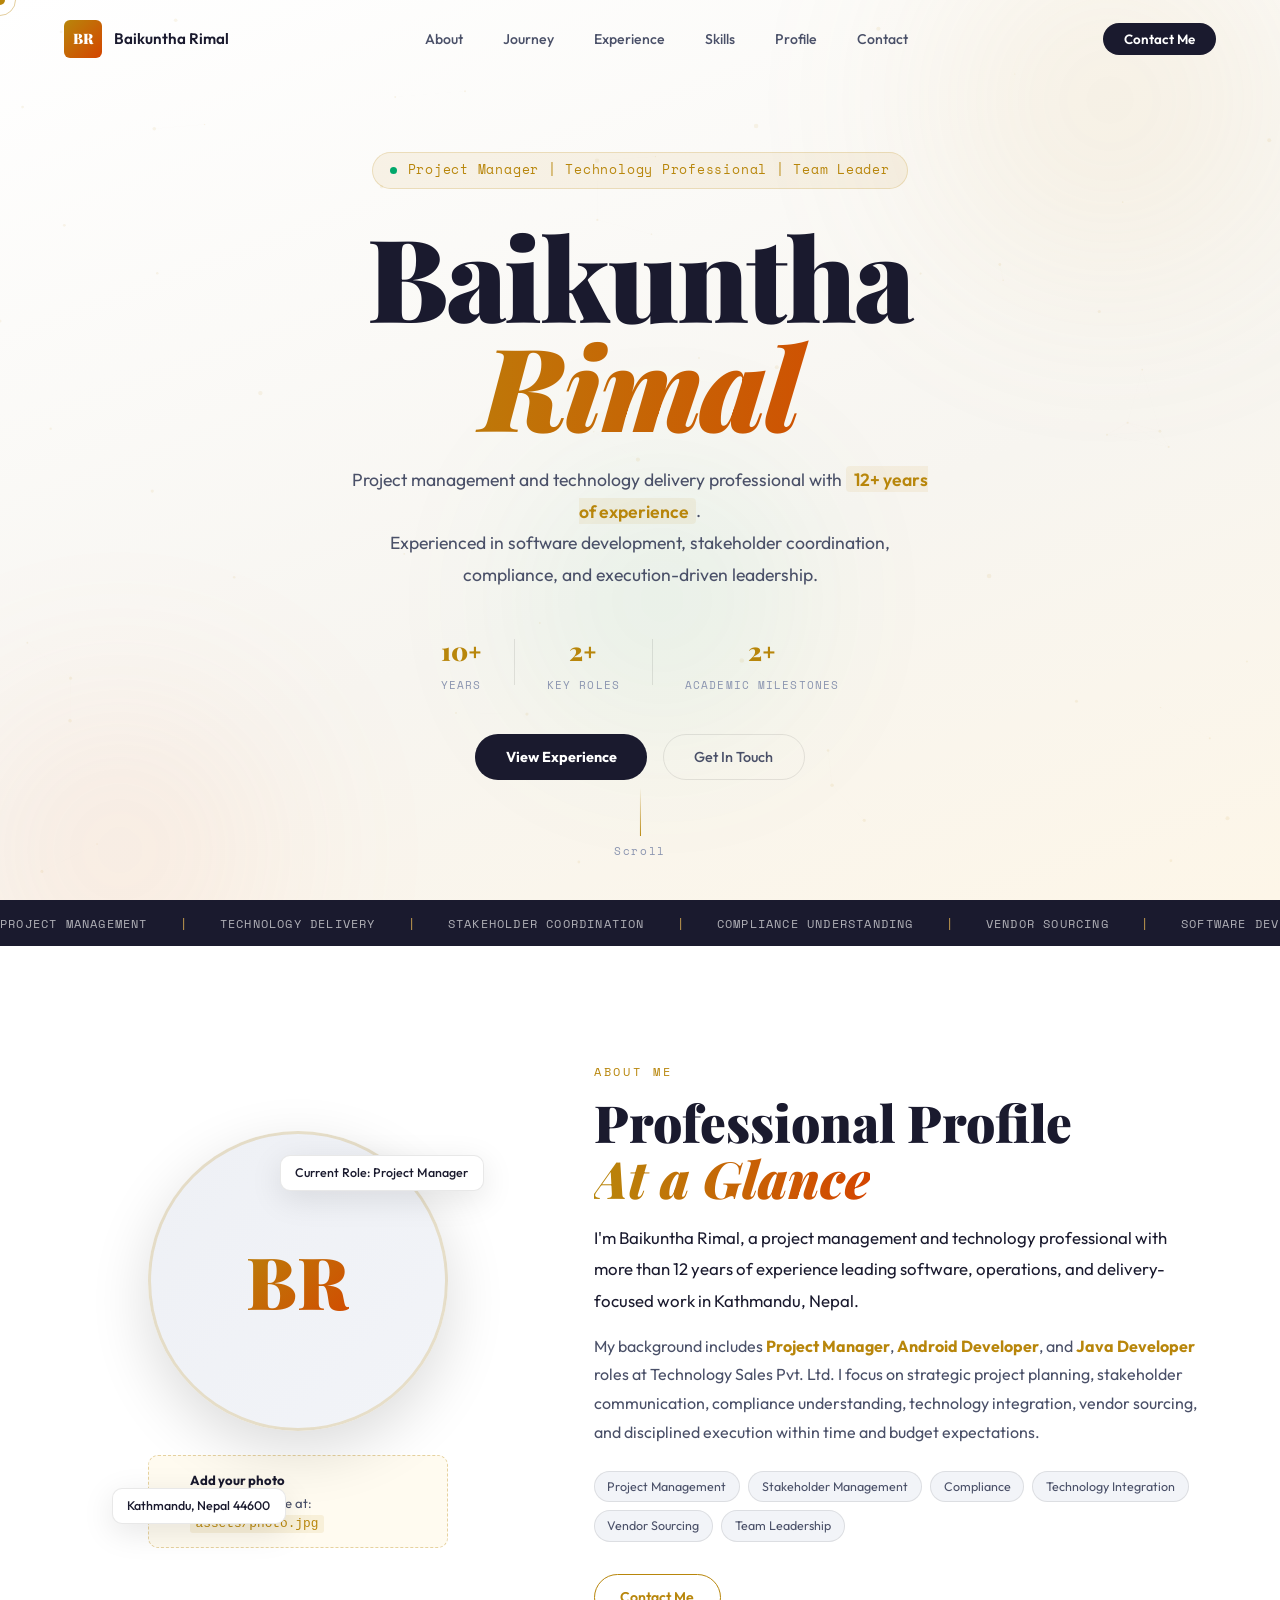
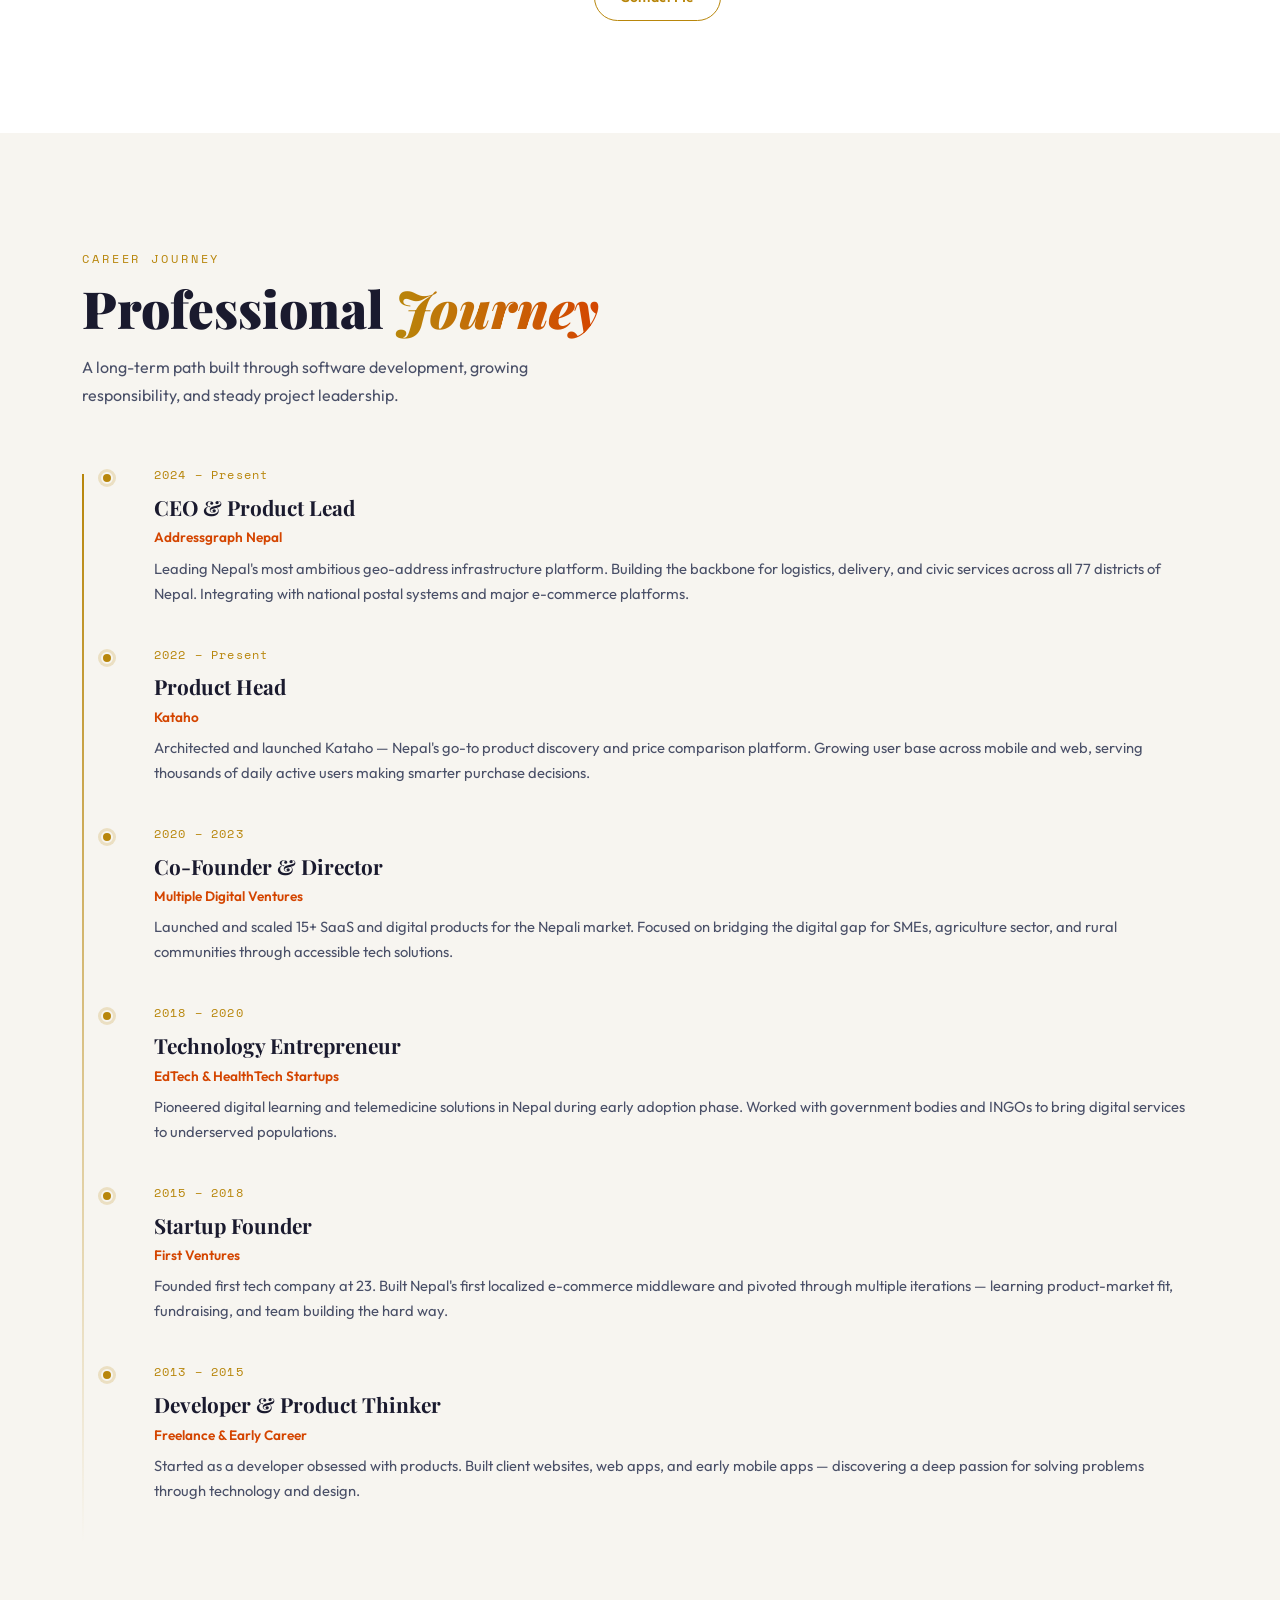
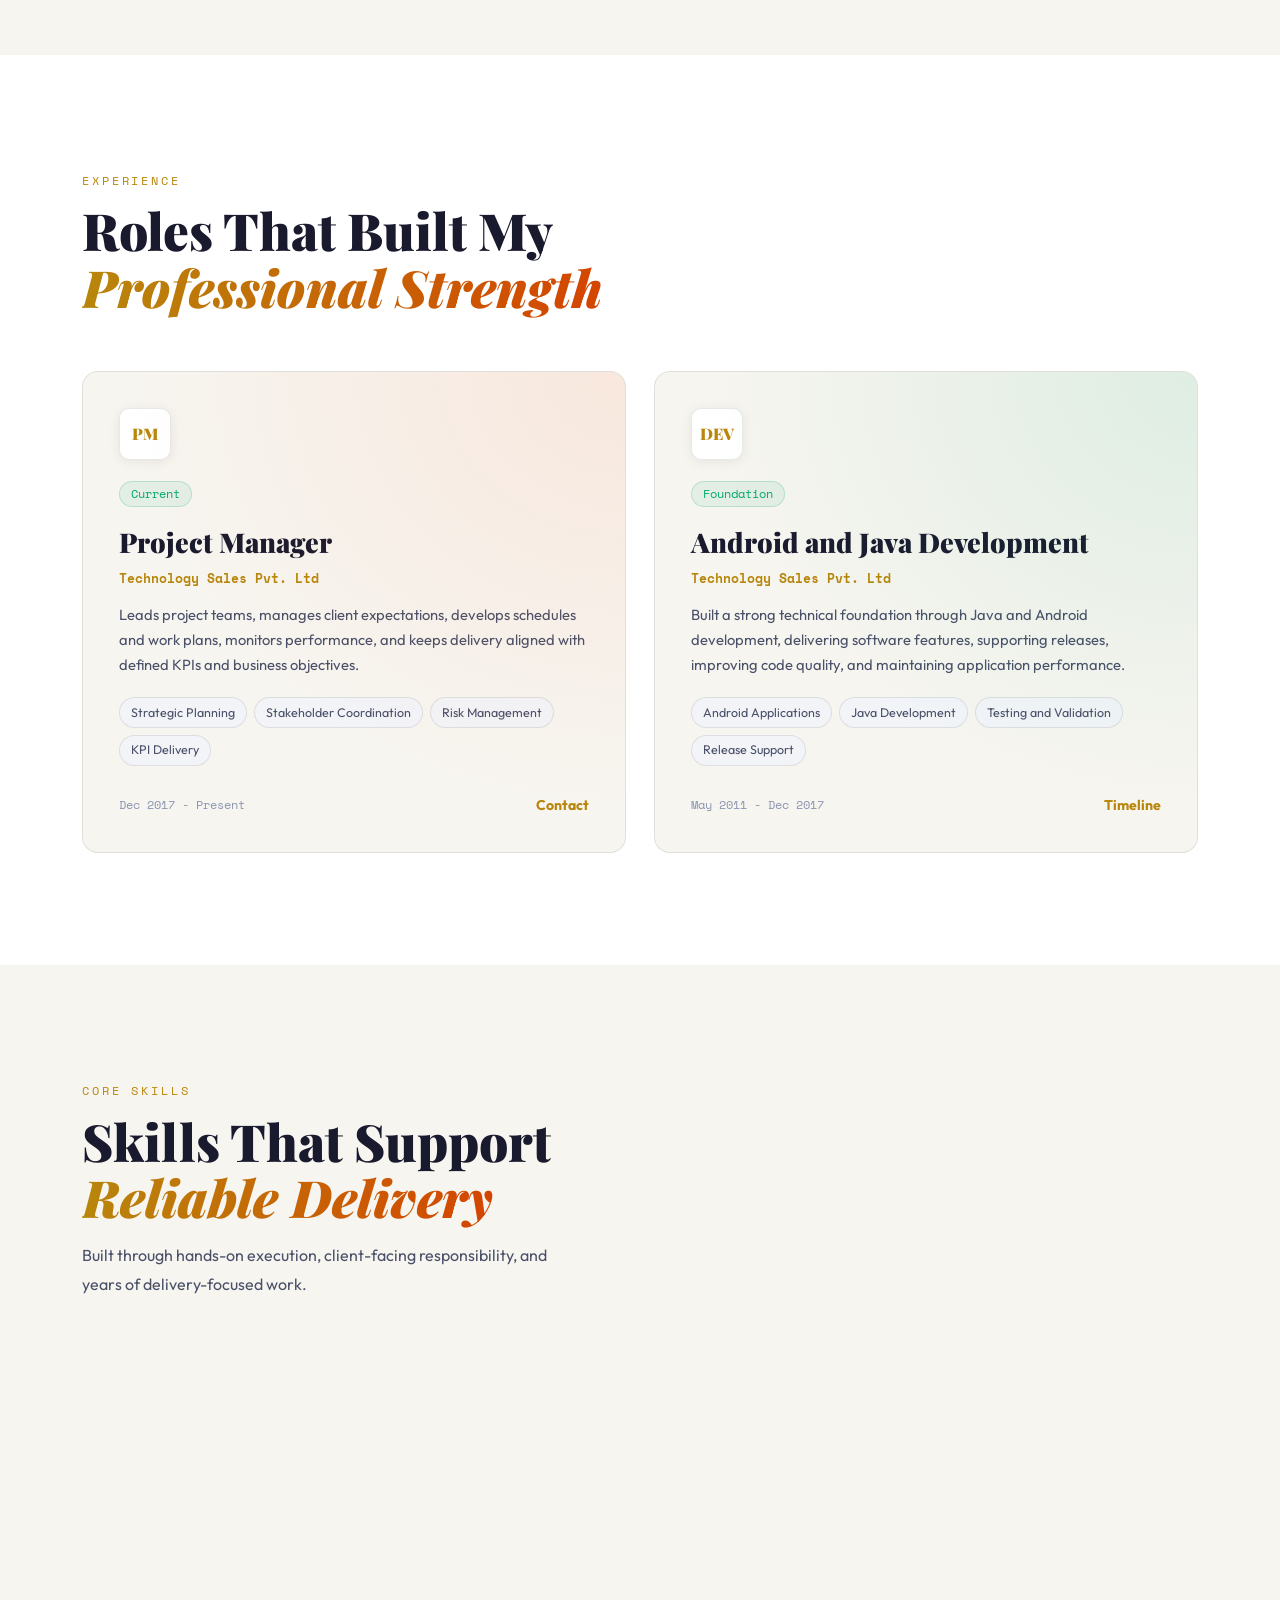
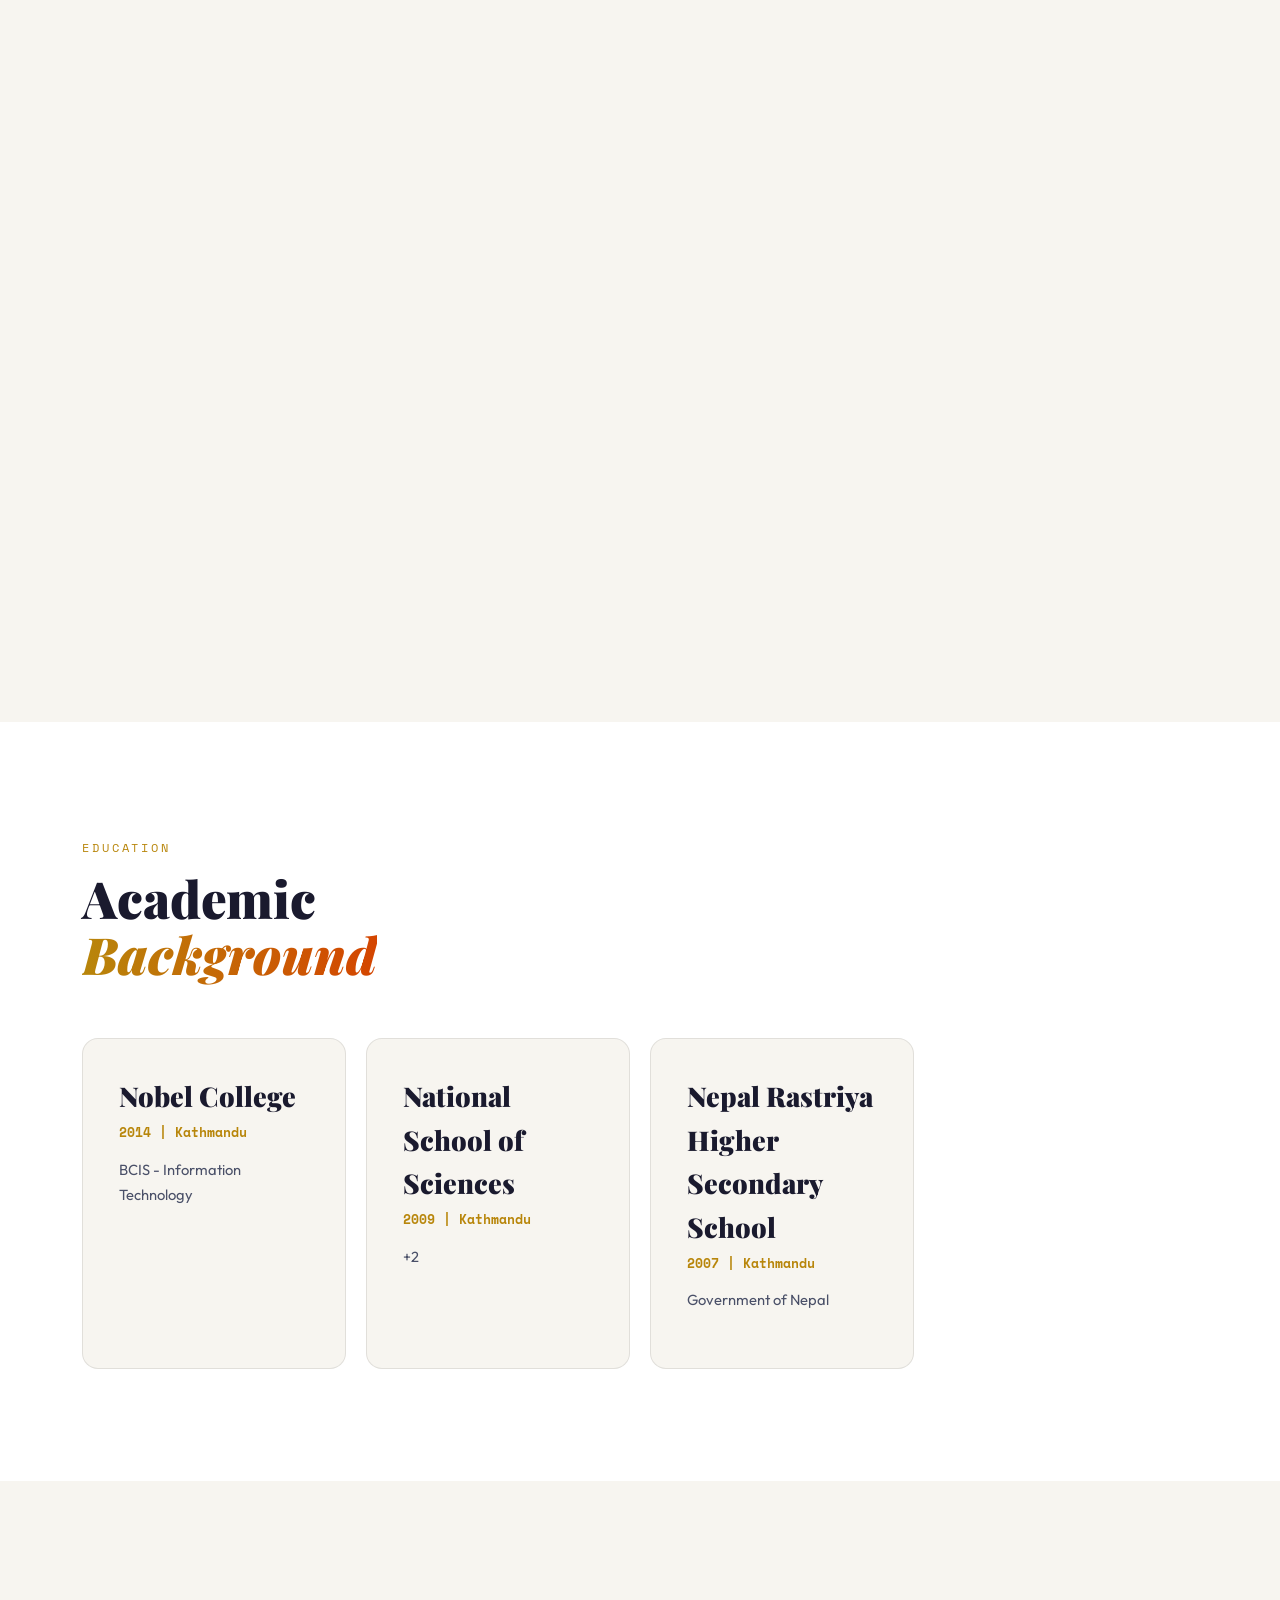
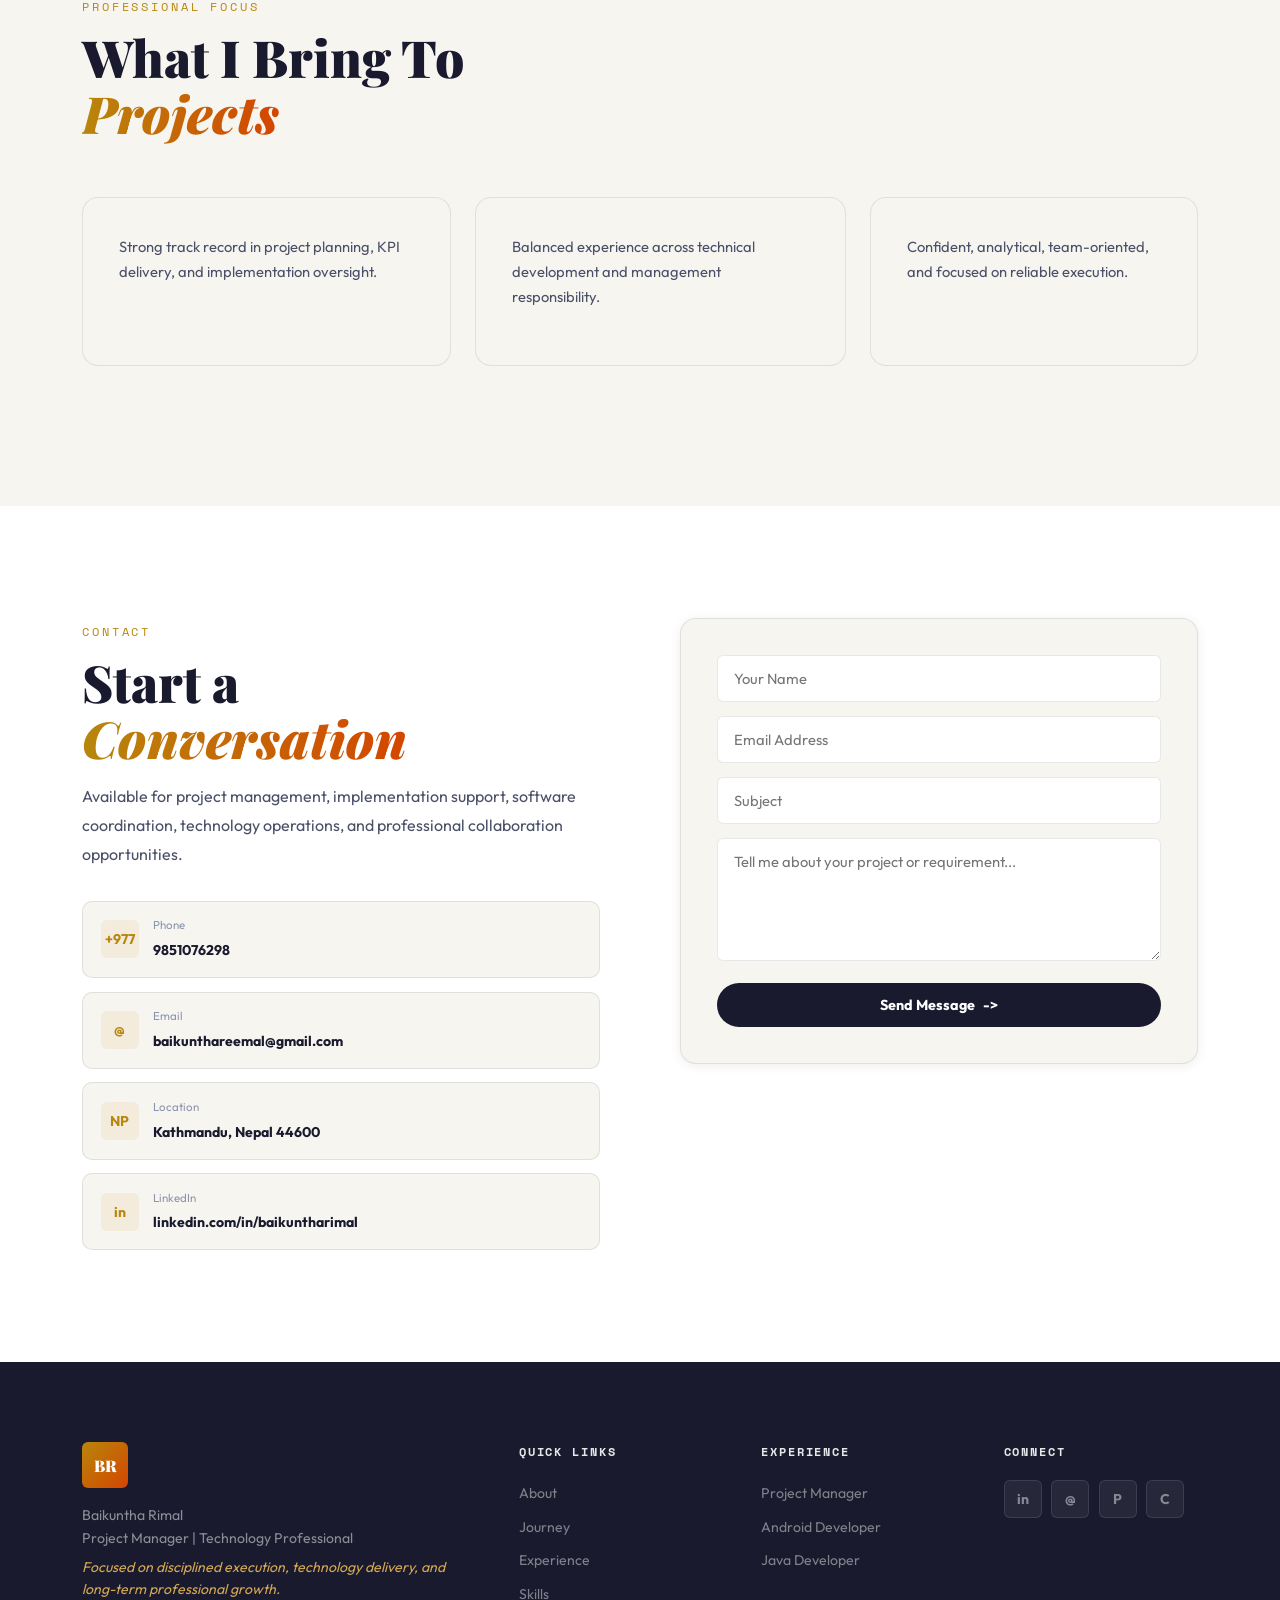
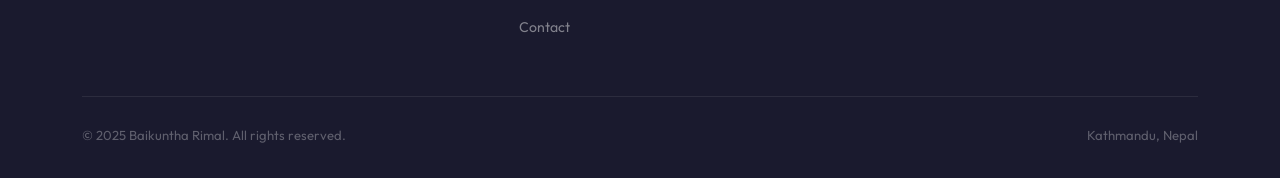
==== commit 2d83b4e4: "changes edited the main page" ====
--- a/index.html
+++ b/index.html
@@ -296,23 +296,7 @@
   </div>
 </section>
 
-<section class="stats" id="stats">
-  <div class="stats-bg"><div class="stats-orb s1"></div><div class="stats-orb s2"></div></div>
-  <div class="container">
-    <div class="section-header reveal-up">
-      <div class="section-label" style="color:rgba(255,255,255,0.7)">Profile Snapshot</div>
-      <h2 class="section-title" style="color:#fff">Experience That<br /><em>Speaks Clearly</em></h2>
-    </div>
-    <div class="stats-grid">
-      <div class="stat-card reveal-up delay-0"><div class="stat-icon">01</div><div class="stat-num counter" data-target="12">0</div><div class="stat-suffix">+</div><div class="stat-label">Years of Experience</div></div>
-      <div class="stat-card reveal-up delay-1"><div class="stat-icon">02</div><div class="stat-num counter" data-target="3">0</div><div class="stat-suffix">+</div><div class="stat-label">Major Career Roles</div></div>
-      <div class="stat-card reveal-up delay-2"><div class="stat-icon">03</div><div class="stat-num counter" data-target="3">0</div><div class="stat-suffix"></div><div class="stat-label">Academic Milestones</div></div>
-      <div class="stat-card reveal-up delay-3"><div class="stat-icon">04</div><div class="stat-num counter" data-target="2011">0</div><div class="stat-suffix"></div><div class="stat-label">Career Start Year</div></div>
-      <div class="stat-card reveal-up delay-4"><div class="stat-icon">05</div><div class="stat-num counter" data-target="2017">0</div><div class="stat-suffix"></div><div class="stat-label">Became Project Manager</div></div>
-      <div class="stat-card reveal-up delay-5"><div class="stat-icon">06</div><div class="stat-num counter" data-target="44600">0</div><div class="stat-suffix"></div><div class="stat-label">Kathmandu Postal Code</div></div>
-    </div>
-  </div>
-</section>
+
 
 <section class="achievements" id="achievements">
   <div class="container">
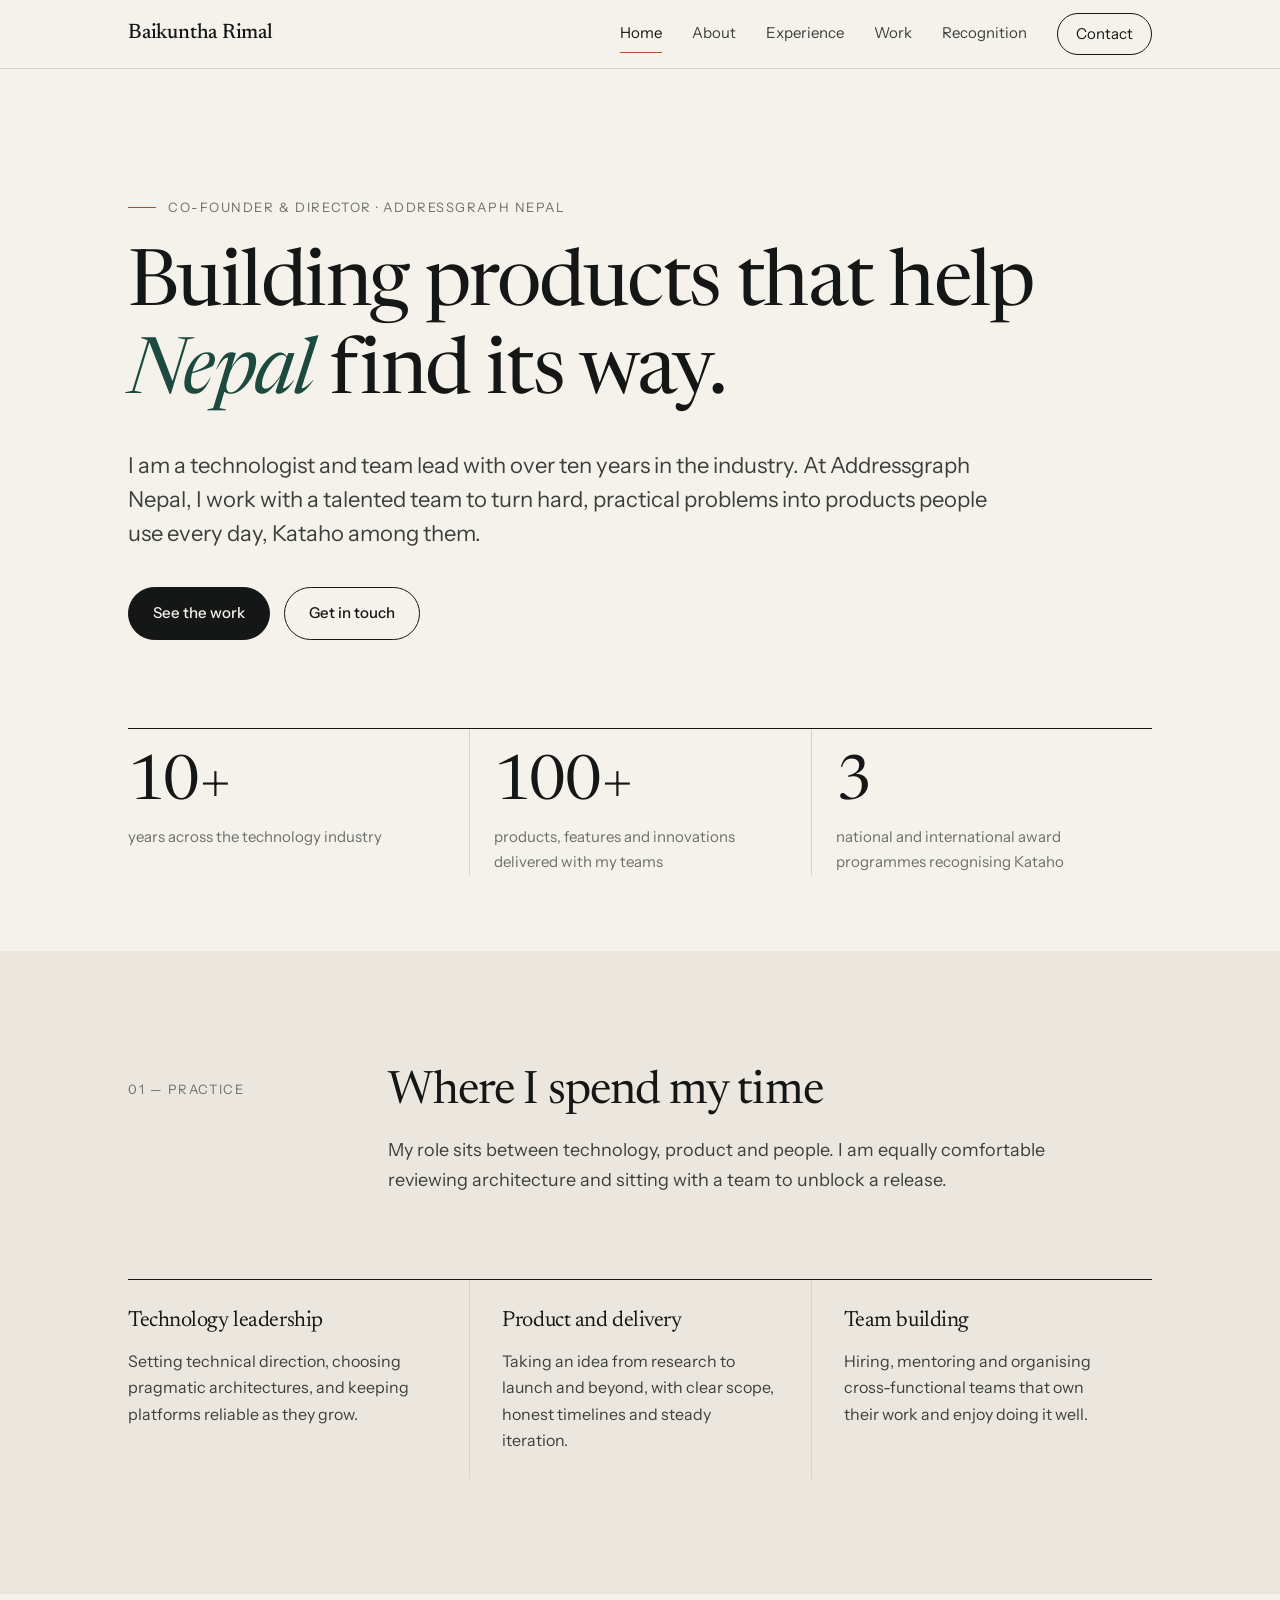
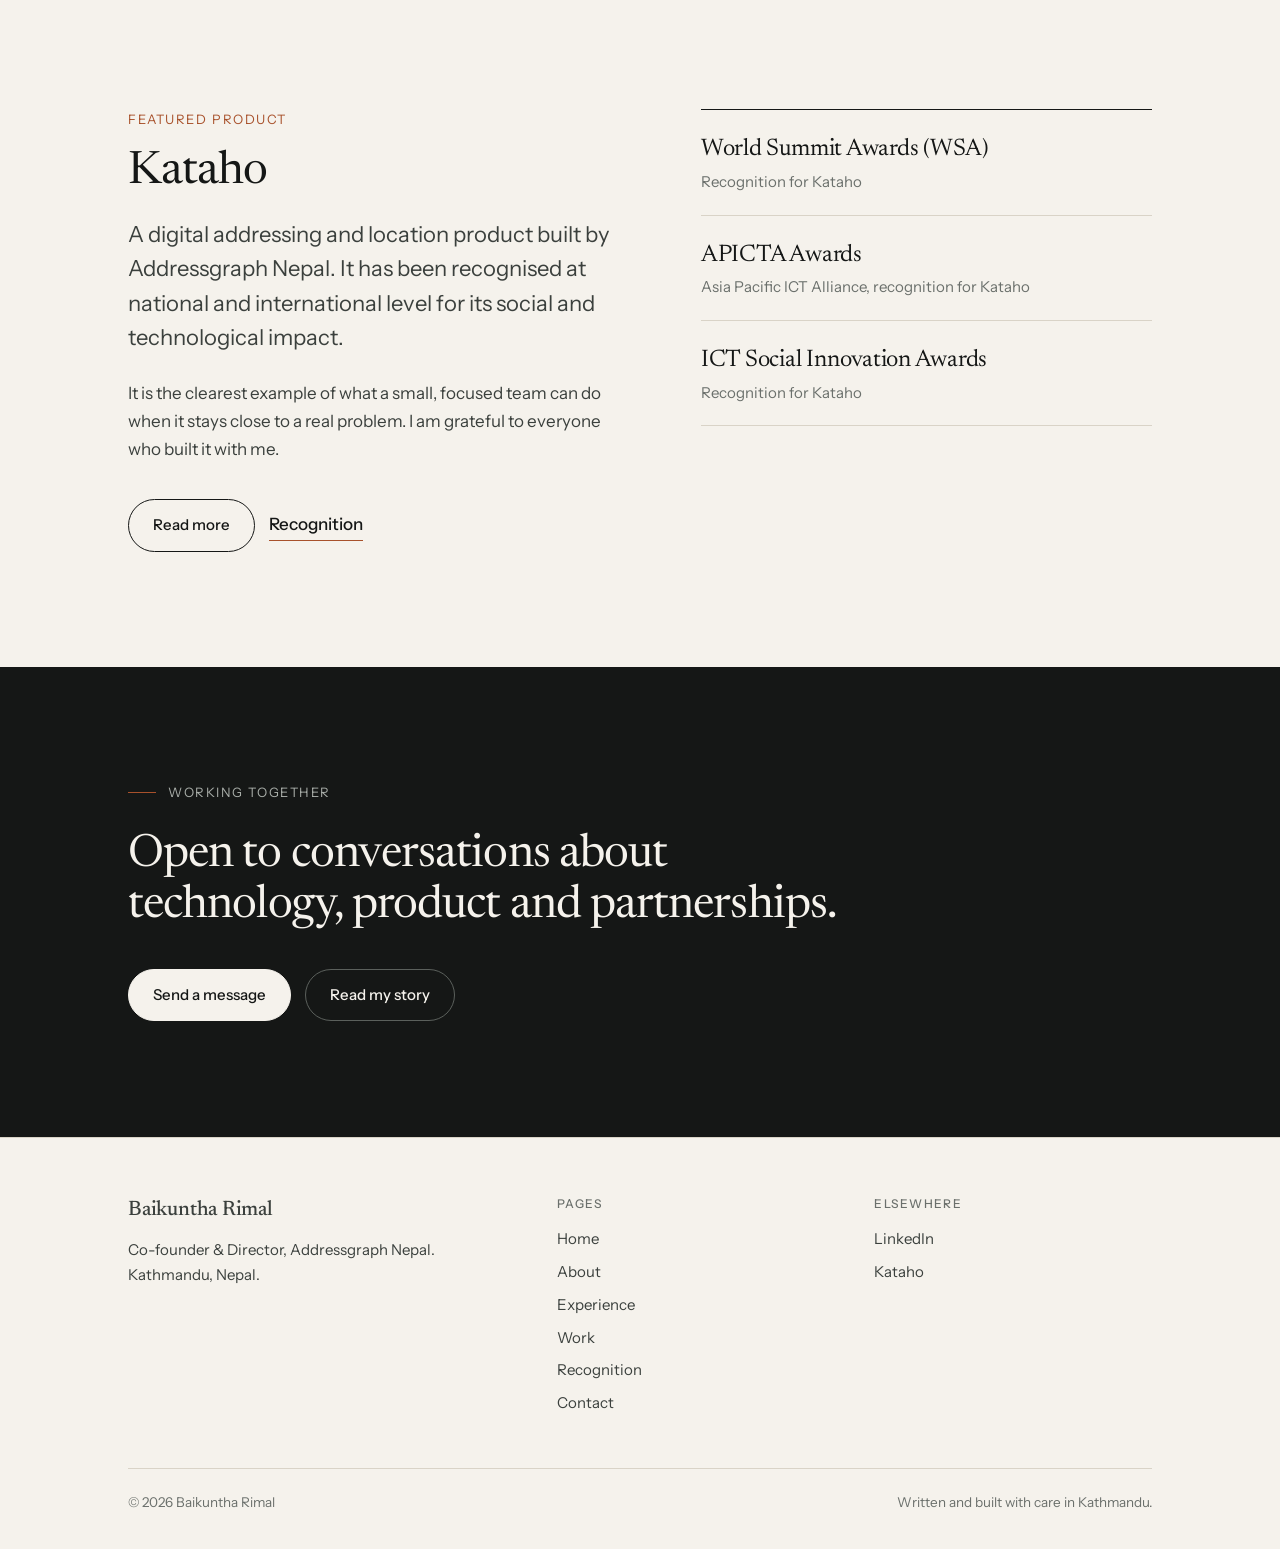
==== commit 8b41592d: "new update for my site" ====
--- a/index.html
+++ b/index.html
@@ -1,436 +1,108 @@
 <!DOCTYPE html>
 <html lang="en">
 <head>
-  <meta charset="UTF-8" />
-  <meta name="viewport" content="width=device-width, initial-scale=1.0" />
-  <meta
-    name="description"
-    content="Baikuntha Rimal - Project Manager and technology professional with 12+ years of experience in project delivery, software development, stakeholder coordination, and team leadership."
-  />
-  <meta
-    name="keywords"
-    content="Baikuntha Rimal, Project Manager, Technology Professional, Kathmandu Nepal, BCIS, Project Delivery, Software Development"
-  />
-  <meta name="author" content="Baikuntha Rimal" />
-  <meta property="og:title" content="Baikuntha Rimal | Project Manager and Technology Professional" />
-  <meta
-    property="og:description"
-    content="12+ years of experience in project management, software development, client coordination, and technology delivery."
-  />
-  <meta property="og:type" content="website" />
-  <meta property="og:image" content="assets/photo.jpg" />
-  <meta name="twitter:card" content="summary_large_image" />
-  <title>Baikuntha Rimal | Project Manager and Technology Professional</title>
-  <link rel="preconnect" href="https://fonts.googleapis.com" />
-  <link
-    href="https://fonts.googleapis.com/css2?family=Playfair+Display:ital,wght@0,400;0,700;0,900;1,400&family=Outfit:wght@300;400;500;600;700&family=Space+Mono:wght@400;700&display=swap"
-    rel="stylesheet"
-  />
-  <link rel="stylesheet" href="style.css" />
+<meta charset="utf-8">
+<meta name="viewport" content="width=device-width, initial-scale=1">
+<title>Baikuntha Rimal | Co-founder & Director, Addressgraph Nepal</title>
+<meta name="description" content="Baikuntha Rimal is Co-founder and Director of Addressgraph Nepal, a technology team lead with 10+ years of experience and the force behind award-winning products such as Kataho.">
+<meta name="author" content="Baikuntha Rimal">
+<meta property="og:type" content="website">
+<meta property="og:title" content="Baikuntha Rimal | Co-founder & Director, Addressgraph Nepal">
+<meta property="og:description" content="Baikuntha Rimal is Co-founder and Director of Addressgraph Nepal, a technology team lead with 10+ years of experience and the force behind award-winning products such as Kataho.">
+<meta name="theme-color" content="#f5f2ec">
+<link rel="icon" href="assets/favicon.svg" type="image/svg+xml">
+<link rel="preconnect" href="https://fonts.googleapis.com">
+<link rel="preconnect" href="https://fonts.gstatic.com" crossorigin>
+<link href="https://fonts.googleapis.com/css2?family=Instrument+Sans:wght@400;500;600&family=Newsreader:ital,opsz,wght@0,6..72,400;0,6..72,500;1,6..72,400&display=swap" rel="stylesheet">
+<link rel="stylesheet" href="css/style.css">
 </head>
 <body>
+<a class="skip" href="#main">Skip to content</a>
+<header class="site-header">
+  <div class="wrap">
+    <a class="brand" href="index.html">Baikuntha Rimal</a>
+    <button class="menu-btn" aria-expanded="false" aria-controls="site-nav">Menu</button>
+    <nav class="nav" id="site-nav" aria-label="Main"><a href="index.html" aria-current="page">Home</a><a href="about.html">About</a><a href="experience.html">Experience</a><a href="work.html">Work</a><a href="recognition.html">Recognition</a><a class="nav-cta" href="contact.html">Contact</a></nav>
+  </div>
+</header>
+<main id="main">
 
-<div class="cursor" id="cursor"></div>
-<div class="cursor-trail" id="cursorTrail"></div>
-
-<div class="preloader" id="preloader">
-  <div class="preloader-inner">
-    <div class="preloader-logo">BR</div>
-    <div class="preloader-bar"><div class="preloader-fill" id="preloaderFill"></div></div>
-    <div class="preloader-text">Loading Portfolio...</div>
-  </div>
-</div>
-
-<nav class="nav" id="nav">
-  <div class="nav-logo" onclick="scrollToTop()" style="cursor:pointer">
-    <span class="logo-br">BR</span>
-    <span class="logo-name">Baikuntha Rimal</span>
-  </div>
-  <ul class="nav-links">
-    <li><a href="#about">About</a></li>
-    <li><a href="#journey">Journey</a></li>
-    <li><a href="#ventures">Experience</a></li>
-    <li><a href="#products">Skills</a></li>
-    <li><a href="#stats">Profile</a></li>
-    <li><a href="#contact">Contact</a></li>
-  </ul>
-  <button class="nav-cta" onclick="scrollToSection('contact')">Contact Me</button>
-  <div class="nav-hamburger" id="hamburger"><span></span><span></span><span></span></div>
-</nav>
-
-<div class="mobile-menu" id="mobileMenu">
-  <ul>
-    <li><a href="#about" onclick="closeMobileMenu()">About</a></li>
-    <li><a href="#journey" onclick="closeMobileMenu()">Journey</a></li>
-    <li><a href="#ventures" onclick="closeMobileMenu()">Experience</a></li>
-    <li><a href="#products" onclick="closeMobileMenu()">Skills</a></li>
-    <li><a href="#stats" onclick="closeMobileMenu()">Profile</a></li>
-    <li><a href="#contact" onclick="closeMobileMenu()">Contact</a></li>
-  </ul>
-</div>
-
-<section class="hero" id="hero">
-  <div class="hero-bg">
-    <div class="hero-orb orb1"></div>
-    <div class="hero-orb orb2"></div>
-    <div class="hero-orb orb3"></div>
-    <canvas id="heroCanvas"></canvas>
-  </div>
-  <div class="hero-content">
-    <div class="hero-eyebrow reveal-up">
-      <span class="dot-pulse"></span>
-      <span>Project Manager | Technology Professional | Team Leader</span>
+<section class="hero">
+  <div class="wrap">
+    <div class="eyebrow">Co-founder &amp; Director &middot; Addressgraph Nepal</div>
+    <h1>Building products that help <em>Nepal</em> find its way.</h1>
+    <p class="lede">I am a technologist and team lead with over ten years in the industry. At Addressgraph Nepal, I work with a talented team to turn hard, practical problems into products people use every day, Kataho among them.</p>
+    <div class="actions">
+      <a class="btn" href="work.html">See the work</a>
+      <a class="btn ghost" href="contact.html">Get in touch</a>
     </div>
-    <h1 class="hero-title reveal-up delay-1">
-      <span class="title-line">Baikuntha</span>
-      <span class="title-line italic">Rimal</span>
-    </h1>
-    <p class="hero-sub reveal-up delay-2">
-      Project management and technology delivery professional with
-      <span class="highlight">12+ years of experience</span>.<br />
-      Experienced in software development, stakeholder coordination, compliance, and execution-driven leadership.
-    </p>
-    <div class="hero-badges reveal-up delay-3">
-      <div class="badge"><span class="badge-num" data-target="12">0</span><span>+</span><small>Years</small></div>
-      <div class="badge-sep"></div>
-      <div class="badge"><span class="badge-num" data-target="3">0</span><span>+</span><small>Key Roles</small></div>
-      <div class="badge-sep"></div>
-      <div class="badge"><span class="badge-num" data-target="3">0</span><span>+</span><small>Academic Milestones</small></div>
-    </div>
-    <div class="hero-actions reveal-up delay-4">
-      <button class="btn-primary" onclick="scrollToSection('ventures')">View Experience</button>
-      <button class="btn-ghost" onclick="scrollToSection('contact')">Get In Touch</button>
-    </div>
-  </div>
-  <div class="hero-scroll-hint">
-    <div class="scroll-line"></div>
-    <span>Scroll</span>
-  </div>
-</section>
-
-<div class="ticker-wrap">
-  <div class="ticker">
-    <span>Project Management</span><span class="sep">|</span>
-    <span>Technology Delivery</span><span class="sep">|</span>
-    <span>Stakeholder Coordination</span><span class="sep">|</span>
-    <span>Compliance Understanding</span><span class="sep">|</span>
-    <span>Vendor Sourcing</span><span class="sep">|</span>
-    <span>Software Development</span><span class="sep">|</span>
-    <span>Team Leadership</span><span class="sep">|</span>
-    <span>Project Management</span><span class="sep">|</span>
-    <span>Technology Delivery</span><span class="sep">|</span>
-    <span>Stakeholder Coordination</span><span class="sep">|</span>
-    <span>Compliance Understanding</span><span class="sep">|</span>
-    <span>Vendor Sourcing</span><span class="sep">|</span>
-    <span>Software Development</span><span class="sep">|</span>
-    <span>Team Leadership</span><span class="sep">|</span>
-  </div>
-</div>
-
-<section class="about" id="about">
-  <div class="container">
-    <div class="about-grid">
-      <div class="about-visual reveal-left">
-        <div class="about-img-wrap">
-          <div class="about-img-placeholder" id="photoContainer">
-            <img
-              src="assets/photo.jpg"
-              alt="Baikuntha Rimal - Project Manager and Technology Professional"
-              class="profile-photo"
-              id="profilePhoto"
-              onerror="this.style.display='none'; document.getElementById('initialsPlaceholder').style.display='flex';"
-            />
-            <div class="initials-big" id="initialsPlaceholder" style="display:none;">BR</div>
-            <div class="about-img-ring ring1"></div>
-            <div class="about-img-ring ring2"></div>
-            <div class="about-img-ring ring3"></div>
-          </div>
-          <div class="photo-hint" id="photoHint">
-            <span class="photo-hint-icon">+</span>
-            <div>
-              <strong>Add your photo</strong>
-              <p>Place your image at:<br /><code>assets/photo.jpg</code></p>
-            </div>
-          </div>
-          <div class="about-tag tag1">Kathmandu, Nepal 44600</div>
-          <div class="about-tag tag2">Current Role: Project Manager</div>
-        </div>
-      </div>
-
-      <div class="about-text reveal-right">
-        <div class="section-label">About Me</div>
-        <h2 class="section-title">Professional Profile<br /><em>At a Glance</em></h2>
-        <p class="about-lead">
-          I'm Baikuntha Rimal, a project management and technology professional with more than 12 years of experience leading software, operations, and delivery-focused work in Kathmandu, Nepal.
-        </p>
-        <p class="about-body">
-          My background includes <strong>Project Manager</strong>, <strong>Android Developer</strong>, and <strong>Java Developer</strong> roles at Technology Sales Pvt. Ltd. I focus on strategic project planning, stakeholder communication, compliance understanding, technology integration, vendor sourcing, and disciplined execution within time and budget expectations.
-        </p>
-        <div class="about-tags-row">
-          <span class="tag-pill">Project Management</span>
-          <span class="tag-pill">Stakeholder Management</span>
-          <span class="tag-pill">Compliance</span>
-          <span class="tag-pill">Technology Integration</span>
-          <span class="tag-pill">Vendor Sourcing</span>
-          <span class="tag-pill">Team Leadership</span>
-        </div>
-        <a class="btn-outline" href="#contact">Contact Me</a>
-      </div>
+    <div class="figures">
+      <div class="figure"><strong>10+</strong><span>years across the technology industry</span></div>
+      <div class="figure"><strong>100+</strong><span>products, features and innovations delivered with my teams</span></div>
+      <div class="figure"><strong>3</strong><span>national and international award programmes recognising Kataho</span></div>
     </div>
   </div>
 </section>
 
-<section class="journey" id="journey">
-  <div class="container">
-    <div class="section-header reveal-up">
-      <div class="section-label">Career Journey</div>
-      <h2 class="section-title">Professional <em>Journey</em></h2>
-      <p class="section-desc">A long-term path built through software development, growing responsibility, and steady project leadership.</p>
-    </div>
-    <div class="timeline" id="timeline">
-      <div class="venture-card reveal-up">
-        <div class="venture-card-bg" style="--clr: #d97706"></div>
-        <h3>Java Developer</h3>
-        <p class="venture-role">Technology Sales | May 2011 - Mar 2016</p>
-        <p class="venture-desc">Contributed across the development lifecycle, wrote reliable Java application code, and supported application quality through testing and issue resolution.</p>
-      </div>
-      <div class="venture-card reveal-up delay-1">
-        <div class="venture-card-bg" style="--clr: #0f766e"></div>
-        <h3>Android Developer</h3>
-        <p class="venture-role">Technology Sales Pvt. Ltd | Mar 2016 - Dec 2017</p>
-        <p class="venture-desc">Participated in Android application delivery from research and planning through launch, support, feature updates, testing, and software validation.</p>
-      </div>
-      <div class="venture-card reveal-up delay-2">
-        <div class="venture-card-bg" style="--clr: #1d4ed8"></div>
-        <h3>Project Manager</h3>
-        <p class="venture-role">Technology Sales Pvt. Ltd | Dec 2017 - Current</p>
-        <p class="venture-desc">Managing project schedules, stakeholders, KPIs, risks, client expectations, and implementation strategies with a strong execution mindset.</p>
-      </div>
+<section class="tinted">
+  <div class="wrap">
+    <div class="sec-head reveal"><div class="num">01 &mdash; Practice</div><div><h2>Where I spend my time</h2><p>My role sits between technology, product and people. I am equally comfortable reviewing architecture and sitting with a team to unblock a release.</p></div></div>
+    <div class="cols-3 reveal">
+      <div class="col"><h3>Technology leadership</h3><p>Setting technical direction, choosing pragmatic architectures, and keeping platforms reliable as they grow.</p></div>
+      <div class="col"><h3>Product and delivery</h3><p>Taking an idea from research to launch and beyond, with clear scope, honest timelines and steady iteration.</p></div>
+      <div class="col"><h3>Team building</h3><p>Hiring, mentoring and organising cross-functional teams that own their work and enjoy doing it well.</p></div>
     </div>
   </div>
 </section>
 
-<section class="ventures" id="ventures">
-  <div class="container">
-    <div class="section-header reveal-up">
-      <div class="section-label">Experience</div>
-      <h2 class="section-title">Roles That Built My<br /><em>Professional Strength</em></h2>
-    </div>
-    <div class="ventures-grid">
-      <div class="venture-card reveal-up">
-        <div class="venture-card-bg" style="--clr: #FF6B35"></div>
-        <div class="venture-logo">PM</div>
-        <div class="venture-status">Current</div>
-        <h3>Project Manager</h3>
-        <p class="venture-role">Technology Sales Pvt. Ltd</p>
-        <p class="venture-desc">Leads project teams, manages client expectations, develops schedules and work plans, monitors performance, and keeps delivery aligned with defined KPIs and business objectives.</p>
-        <div class="venture-features">
-          <span>Strategic Planning</span><span>Stakeholder Coordination</span>
-          <span>Risk Management</span><span>KPI Delivery</span>
-        </div>
-        <div class="venture-footer">
-          <span class="venture-year">Dec 2017 - Present</span>
-          <a href="#contact" class="venture-link">Contact</a>
-        </div>
+<section>
+  <div class="wrap">
+    <div class="feature">
+      <div class="reveal">
+        <div class="tag">Featured product</div>
+        <h2>Kataho</h2>
+        <p class="lede" style="margin-top:20px">A digital addressing and location product built by Addressgraph Nepal. It has been recognised at national and international level for its social and technological impact.</p>
+        <p style="color:var(--ink-2)">It is the clearest example of what a small, focused team can do when it stays close to a real problem. I am grateful to everyone who built it with me.</p>
+        <div class="actions"><a class="btn ghost" href="work.html">Read more</a><a class="link-arrow" style="align-self:center" href="recognition.html">Recognition</a></div>
       </div>
-      <div class="venture-card reveal-up delay-1">
-        <div class="venture-card-bg" style="--clr: #00A86B"></div>
-        <div class="venture-logo">DEV</div>
-        <div class="venture-status">Foundation</div>
-        <h3>Android and Java Development</h3>
-        <p class="venture-role">Technology Sales Pvt. Ltd</p>
-        <p class="venture-desc">Built a strong technical foundation through Java and Android development, delivering software features, supporting releases, improving code quality, and maintaining application performance.</p>
-        <div class="venture-features">
-          <span>Android Applications</span><span>Java Development</span>
-          <span>Testing and Validation</span><span>Release Support</span>
-        </div>
-        <div class="venture-footer">
-          <span class="venture-year">May 2011 - Dec 2017</span>
-          <a href="#journey" class="venture-link">Timeline</a>
-        </div>
-      </div>
+      <ul class="awards reveal">
+        <li><b>World Summit Awards (WSA)</b><span>Recognition for Kataho</span></li>
+        <li><b>APICTA Awards</b><span>Asia Pacific ICT Alliance, recognition for Kataho</span></li>
+        <li><b>ICT Social Innovation Awards</b><span>Recognition for Kataho</span></li>
+      </ul>
     </div>
   </div>
 </section>
 
-<section class="products" id="products">
-  <div class="container">
-    <div class="section-header reveal-up">
-      <div class="section-label">Core Skills</div>
-      <h2 class="section-title">Skills That Support<br /><em>Reliable Delivery</em></h2>
-      <p class="section-desc">Built through hands-on execution, client-facing responsibility, and years of delivery-focused work.</p>
-    </div>
-
-    <div class="products-grid" id="productsGrid">
-      <div class="venture-card reveal-up">
-        <div class="venture-logo">01</div>
-        <h3>Project Management</h3>
-        <p class="venture-desc">Project planning, execution oversight, scheduling, KPI tracking, and implementation follow-through.</p>
-      </div>
-      <div class="venture-card reveal-up delay-1">
-        <div class="venture-logo">02</div>
-        <h3>Stakeholder Management</h3>
-        <p class="venture-desc">Client communication, expectation management, internal coordination, and collaborative decision-making.</p>
-      </div>
-      <div class="venture-card reveal-up delay-2">
-        <div class="venture-logo">03</div>
-        <h3>Technology Integration</h3>
-        <p class="venture-desc">Experience connecting technical requirements, delivery goals, and implementation realities.</p>
-      </div>
-      <div class="venture-card reveal-up">
-        <div class="venture-logo">04</div>
-        <h3>Compliance and Reporting</h3>
-        <p class="venture-desc">Strong understanding of compliance requirements, business drivers, and financial reporting context.</p>
-      </div>
-      <div class="venture-card reveal-up delay-1">
-        <div class="venture-logo">05</div>
-        <h3>Vendor Sourcing</h3>
-        <p class="venture-desc">Practical experience coordinating suppliers, resources, and operational support needs.</p>
-      </div>
-      <div class="venture-card reveal-up delay-2">
-        <div class="venture-logo">06</div>
-        <h3>Team Leadership</h3>
-        <p class="venture-desc">Motivating teams, supporting delivery, solving problems, and keeping work aligned with objectives.</p>
-      </div>
-    </div>
+<section class="dark">
+  <div class="wrap">
+    <div class="eyebrow reveal">Working together</div>
+    <h2 class="reveal" style="max-width:16em">Open to conversations about technology, product and partnerships.</h2>
+    <div class="actions reveal"><a class="btn" href="contact.html">Send a message</a><a class="btn ghost" href="about.html">Read my story</a></div>
   </div>
 </section>
 
-
-
-<section class="achievements" id="achievements">
-  <div class="container">
-    <div class="section-header reveal-up">
-      <div class="section-label">Education</div>
-      <h2 class="section-title">Academic<br /><em>Background</em></h2>
-    </div>
-    <div class="achievements-grid" id="achievementsGrid">
-      <div class="venture-card reveal-up">
-        <h3>Nobel College</h3>
-        <p class="venture-role">2014 | Kathmandu</p>
-        <p class="venture-desc">BCIS - Information Technology</p>
+</main>
+<footer class="site-footer">
+  <div class="wrap">
+    <div class="foot-grid">
+      <div>
+        <a class="brand" href="index.html">Baikuntha Rimal</a>
+        <p>Co-founder &amp; Director, Addressgraph Nepal.<br>Kathmandu, Nepal.</p>
       </div>
-      <div class="venture-card reveal-up delay-1">
-        <h3>National School of Sciences</h3>
-        <p class="venture-role">2009 | Kathmandu</p>
-        <p class="venture-desc">+2</p>
+      <div>
+        <h4>Pages</h4>
+        <ul><li><a href="index.html">Home</a></li><li><a href="about.html">About</a></li><li><a href="experience.html">Experience</a></li><li><a href="work.html">Work</a></li><li><a href="recognition.html">Recognition</a></li><li><a href="contact.html">Contact</a></li></ul>
       </div>
-      <div class="venture-card reveal-up delay-2">
-        <h3>Nepal Rastriya Higher Secondary School</h3>
-        <p class="venture-role">2007 | Kathmandu</p>
-        <p class="venture-desc">Government of Nepal</p>
+      <div>
+        <h4>Elsewhere</h4>
+        <ul><li><a href="https://www.linkedin.com/in/baikuntharimal/" target="_blank" rel="noopener noreferrer">LinkedIn</a></li>
+        <li><a href="https://kataho.com" target="_blank" rel="noopener noreferrer">Kataho</a></li></ul>
       </div>
     </div>
-  </div>
-</section>
-
-<section class="testimonials">
-  <div class="container">
-    <div class="section-header reveal-up">
-      <div class="section-label">Professional Focus</div>
-      <h2 class="section-title">What I Bring To<br /><em>Projects</em></h2>
-    </div>
-    <div class="testimonials-track" id="testimonialsTrack">
-      <div class="venture-card reveal-up">
-        <p class="venture-desc">Strong track record in project planning, KPI delivery, and implementation oversight.</p>
-      </div>
-      <div class="venture-card reveal-up delay-1">
-        <p class="venture-desc">Balanced experience across technical development and management responsibility.</p>
-      </div>
-      <div class="venture-card reveal-up delay-2">
-        <p class="venture-desc">Confident, analytical, team-oriented, and focused on reliable execution.</p>
-      </div>
-    </div>
-    <div class="testimonial-dots" id="testimonialDots"></div>
-  </div>
-</section>
-
-<section class="contact" id="contact">
-  <div class="container">
-    <div class="contact-grid">
-      <div class="contact-info reveal-left">
-        <div class="section-label">Contact</div>
-        <h2 class="section-title">Start a<br /><em>Conversation</em></h2>
-        <p>Available for project management, implementation support, software coordination, technology operations, and professional collaboration opportunities.</p>
-        <div class="contact-links">
-          <a href="tel:+9779851076298" class="contact-link">
-            <span class="cl-icon">+977</span>
-            <div><small>Phone</small><strong>9851076298</strong></div>
-          </a>
-          <a href="mailto:baikunthareemal@gmail.com" class="contact-link">
-            <span class="cl-icon">@</span>
-            <div><small>Email</small><strong>baikunthareemal@gmail.com</strong></div>
-          </a>
-          <a href="#" class="contact-link">
-            <span class="cl-icon">NP</span>
-            <div><small>Location</small><strong>Kathmandu, Nepal 44600</strong></div>
-          </a>
-          <a href="https://www.linkedin.com/in/baikuntharimal/" class="contact-link" target="_blank">
-            <span class="cl-icon">in</span>
-            <div><small>LinkedIn</small><strong>linkedin.com/in/baikuntharimal</strong></div>
-          </a>
-        </div>
-      </div>
-      <div class="contact-form-wrap reveal-right">
-        <form class="contact-form" id="contactForm" onsubmit="submitForm(event)">
-          <div class="form-group"><input type="text" name="name" placeholder="Your Name" required /></div>
-          <div class="form-group"><input type="email" name="email" placeholder="Email Address" required /></div>
-          <div class="form-group"><input type="text" name="subject" placeholder="Subject" /></div>
-          <div class="form-group"><textarea name="message" placeholder="Tell me about your project or requirement..." rows="5" required></textarea></div>
-          <button type="submit" class="btn-primary full-width" id="submitBtn">
-            <span>Send Message</span><span class="btn-arrow">-></span>
-          </button>
-          <div class="form-success" id="formSuccess" style="display:none;">Message sent successfully.</div>
-        </form>
-      </div>
-    </div>
-  </div>
-</section>
-
-<footer class="footer">
-  <div class="container">
-    <div class="footer-grid">
-      <div class="footer-brand">
-        <div class="footer-logo">BR</div>
-        <p>Baikuntha Rimal<br />Project Manager | Technology Professional</p>
-        <p class="footer-tagline">Focused on disciplined execution, technology delivery, and long-term professional growth.</p>
-      </div>
-      <div class="footer-links">
-        <h4>Quick Links</h4>
-        <ul>
-          <li><a href="#about">About</a></li>
-          <li><a href="#journey">Journey</a></li>
-          <li><a href="#ventures">Experience</a></li>
-          <li><a href="#products">Skills</a></li>
-          <li><a href="#contact">Contact</a></li>
-        </ul>
-      </div>
-      <div class="footer-ventures">
-        <h4>Experience</h4>
-        <ul>
-          <li><a href="#ventures">Project Manager</a></li>
-          <li><a href="#ventures">Android Developer</a></li>
-          <li><a href="#ventures">Java Developer</a></li>
-        </ul>
-      </div>
-      <div class="footer-social">
-        <h4>Connect</h4>
-        <div class="social-icons">
-          <a href="https://www.linkedin.com/in/baikuntharimal/" class="social-icon" target="_blank">in</a>
-          <a href="mailto:baikunthareemal@gmail.com" class="social-icon">@</a>
-          <a href="tel:+9779851076298" class="social-icon">P</a>
-          <a href="#contact" class="social-icon">C</a>
-        </div>
-      </div>
-    </div>
-    <div class="footer-bottom">
-      <p>&copy; 2025 Baikuntha Rimal. All rights reserved.</p>
-      <p>Kathmandu, Nepal</p>
-    </div>
+    <div class="legal"><span>&copy; 2026 Baikuntha Rimal</span><span>Written and built with care in Kathmandu.</span></div>
   </div>
 </footer>
-
-<button class="back-top" id="backTop" onclick="scrollToTop()">^</button>
-<script src="app.js"></script>
+<script src="js/main.js"></script>
 </body>
 </html>
--- a/css/style.css
+++ b/css/style.css
@@ -0,0 +1,256 @@
+/* Baikuntha Rimal — portfolio
+   Editorial, quiet, type-led. One accent colour, hairline rules, no effects. */
+
+:root {
+  --paper: #f5f2ec;
+  --paper-2: #ece7de;
+  --ink: #151716;
+  --ink-2: #3b403d;
+  --muted: #6b706c;
+  --line: #d9d3c7;
+  --accent: #1c4a3e;
+  --accent-ink: #f5f2ec;
+  --clay: #a8512b;
+
+  --serif: "Newsreader", Georgia, "Times New Roman", serif;
+  --sans: "Instrument Sans", system-ui, -apple-system, "Segoe UI", sans-serif;
+
+  --wrap: 1120px;
+  --gutter: clamp(20px, 5vw, 48px);
+}
+
+*, *::before, *::after { box-sizing: border-box; }
+html { scroll-behavior: smooth; -webkit-text-size-adjust: 100%; }
+body {
+  margin: 0;
+  background: var(--paper);
+  color: var(--ink);
+  font-family: var(--sans);
+  font-size: 17px;
+  line-height: 1.65;
+  -webkit-font-smoothing: antialiased;
+}
+img { max-width: 100%; display: block; }
+a { color: inherit; }
+::selection { background: var(--accent); color: var(--accent-ink); }
+
+.wrap { max-width: var(--wrap); margin: 0 auto; padding: 0 var(--gutter); }
+
+.skip {
+  position: absolute; left: -999px; top: 8px;
+  background: var(--ink); color: var(--paper); padding: 8px 14px; z-index: 100;
+}
+.skip:focus { left: 8px; }
+
+:focus-visible { outline: 2px solid var(--clay); outline-offset: 3px; }
+
+/* ---------- Header ---------- */
+.site-header {
+  position: sticky; top: 0; z-index: 50;
+  background: color-mix(in srgb, var(--paper) 92%, transparent);
+  backdrop-filter: saturate(1.2) blur(8px);
+  border-bottom: 1px solid var(--line);
+}
+.site-header .wrap {
+  display: flex; align-items: center; justify-content: space-between;
+  height: 68px;
+}
+.brand {
+  font-family: var(--serif); font-size: 21px; font-weight: 500;
+  text-decoration: none; letter-spacing: -0.01em;
+}
+.nav { display: flex; gap: 30px; align-items: center; }
+.nav a {
+  text-decoration: none; font-size: 15px; color: var(--ink-2);
+  padding: 6px 0; border-bottom: 1px solid transparent;
+  transition: border-color .2s, color .2s;
+}
+.nav a:hover { color: var(--ink); border-color: var(--ink); }
+.nav a[aria-current="page"] { color: var(--ink); border-color: var(--clay); }
+.nav .nav-cta {
+  border: 1px solid var(--ink); padding: 8px 18px; border-radius: 999px; color: var(--ink);
+}
+.nav .nav-cta:hover { background: var(--ink); color: var(--paper); }
+.nav .nav-cta[aria-current="page"] { background: var(--ink); color: var(--paper); border-color: var(--ink); }
+
+.menu-btn {
+  display: none; background: none; border: 1px solid var(--line);
+  border-radius: 999px; padding: 8px 16px; font: inherit; font-size: 14px; color: var(--ink); cursor: pointer;
+}
+
+/* ---------- Type ---------- */
+h1, h2, h3 { font-family: var(--serif); font-weight: 400; letter-spacing: -0.02em; line-height: 1.12; margin: 0; }
+h1 { font-size: clamp(40px, 6.4vw, 78px); }
+h2 { font-size: clamp(30px, 4vw, 46px); }
+h3 { font-size: 24px; line-height: 1.25; }
+h1 em, h2 em { font-style: italic; color: var(--accent); }
+p { margin: 0 0 1.1em; }
+.lede { font-size: clamp(19px, 2vw, 22px); line-height: 1.55; color: var(--ink-2); max-width: 40em; }
+.eyebrow {
+  font-size: 13px; letter-spacing: .12em; text-transform: uppercase; color: var(--muted);
+  display: flex; align-items: center; gap: 12px; margin-bottom: 26px;
+}
+.eyebrow::before { content: ""; width: 28px; height: 1px; background: var(--clay); }
+
+/* ---------- Buttons ---------- */
+.btn {
+  display: inline-flex; align-items: center; gap: 10px;
+  font: inherit; font-size: 15px; font-weight: 500; text-decoration: none; cursor: pointer;
+  padding: 13px 24px; border-radius: 999px; border: 1px solid var(--ink);
+  background: var(--ink); color: var(--paper); transition: background .2s, color .2s, border-color .2s;
+}
+.btn:hover { background: var(--accent); border-color: var(--accent); }
+.btn.ghost { background: transparent; color: var(--ink); }
+.btn.ghost:hover { background: var(--ink); color: var(--paper); border-color: var(--ink); }
+.actions { display: flex; flex-wrap: wrap; gap: 14px; margin-top: 36px; }
+.link-arrow { text-decoration: none; border-bottom: 1px solid var(--clay); padding-bottom: 2px; font-weight: 500; }
+.link-arrow:hover { color: var(--accent); }
+
+/* ---------- Sections ---------- */
+section { padding: clamp(64px, 9vw, 120px) 0; }
+.hero { padding: clamp(64px, 10vw, 128px) 0 clamp(48px, 6vw, 80px); }
+.hero h1 { max-width: 14em; }
+.hero .lede { margin-top: 30px; }
+
+.tinted { background: var(--paper-2); }
+.dark { background: var(--ink); color: var(--paper); }
+.dark .eyebrow { color: #a9aea9; }
+.dark .lede { color: #cfd2cd; }
+.dark .btn { background: var(--paper); color: var(--ink); border-color: var(--paper); }
+.dark .btn:hover { background: var(--clay); border-color: var(--clay); color: #fff; }
+.dark .btn.ghost { background: transparent; color: var(--paper); border-color: #5b605c; }
+.dark .btn.ghost:hover { background: var(--paper); color: var(--ink); }
+
+.sec-head {
+  display: grid; grid-template-columns: 220px 1fr; gap: 40px; margin-bottom: clamp(36px, 5vw, 64px);
+  align-items: start;
+}
+.sec-head .num { font-size: 13px; letter-spacing: .12em; text-transform: uppercase; color: var(--muted); padding-top: 12px; }
+.sec-head p { max-width: 38em; color: var(--ink-2); margin-top: 18px; font-size: 18px; }
+
+/* ---------- Figures ---------- */
+.figures {
+  display: grid; grid-template-columns: repeat(3, 1fr);
+  border-top: 1px solid var(--ink); margin-top: clamp(48px, 7vw, 88px);
+}
+.figure { padding: 24px 24px 0 0; }
+.figure + .figure { padding-left: 24px; border-left: 1px solid var(--line); }
+.figure strong { font-family: var(--serif); font-weight: 400; font-size: clamp(40px, 5vw, 62px); line-height: 1; letter-spacing: -0.03em; display: block; }
+.figure span { display: block; margin-top: 10px; font-size: 15px; color: var(--muted); }
+
+/* ---------- Ruled lists ---------- */
+.rows { border-top: 1px solid var(--ink); }
+.row {
+  display: grid; grid-template-columns: 220px 1fr; gap: 40px;
+  padding: 30px 0; border-bottom: 1px solid var(--line);
+}
+.row .meta { font-size: 14px; color: var(--muted); padding-top: 6px; }
+.row h3 { margin-bottom: 10px; }
+.row p:last-child { margin-bottom: 0; }
+.row p { color: var(--ink-2); max-width: 44em; }
+.row .sub { font-size: 15px; color: var(--muted); margin-bottom: 14px; }
+
+.cols-3 { display: grid; grid-template-columns: repeat(3, 1fr); gap: 0; border-top: 1px solid var(--ink); }
+.col { padding: 28px 32px 8px 0; }
+.col + .col { padding-left: 32px; border-left: 1px solid var(--line); }
+.col h3 { font-size: 22px; margin-bottom: 12px; }
+.col p { color: var(--ink-2); font-size: 16px; }
+
+.chips { list-style: none; padding: 0; margin: 18px 0 0; display: flex; flex-wrap: wrap; gap: 8px; }
+.chips li { font-size: 13.5px; border: 1px solid var(--line); border-radius: 999px; padding: 4px 13px; color: var(--ink-2); background: var(--paper); }
+.tinted .chips li { background: var(--paper); }
+
+/* ---------- Feature (Kataho) ---------- */
+.feature { display: grid; grid-template-columns: 1.1fr 1fr; gap: clamp(32px, 6vw, 88px); align-items: start; }
+.feature .tag { font-size: 13px; letter-spacing: .12em; text-transform: uppercase; color: var(--clay); margin-bottom: 16px; }
+.awards { list-style: none; margin: 0; padding: 0; border-top: 1px solid var(--ink); }
+.awards li { padding: 20px 0; border-bottom: 1px solid var(--line); display: grid; grid-template-columns: 1fr; }
+.awards b { font-family: var(--serif); font-weight: 400; font-size: 24px; letter-spacing: -0.01em; }
+.awards span { color: var(--muted); font-size: 15px; }
+.dark .awards { border-color: #5b605c; }
+.dark .awards li { border-color: #2e3230; }
+.dark .awards span { color: #a9aea9; }
+
+/* ---------- About ---------- */
+.about-grid { display: grid; grid-template-columns: 300px 1fr; gap: clamp(32px, 6vw, 88px); align-items: start; }
+.portrait {
+  position: relative;
+  aspect-ratio: 4 / 5; background: var(--paper-2); border: 1px solid var(--line);
+  display: grid; place-items: center; font-family: var(--serif); font-size: 96px; color: var(--accent);
+  position: sticky; top: 100px; overflow: hidden;
+}
+.portrait img { position: absolute; inset: 0; width: 100%; height: 100%; object-fit: cover; }
+.prose p { font-size: 18px; color: var(--ink-2); max-width: 40em; }
+.prose p:first-of-type { font-size: 21px; color: var(--ink); font-family: var(--serif); line-height: 1.5; }
+.facts { margin-top: 40px; border-top: 1px solid var(--ink); }
+.facts div { display: grid; grid-template-columns: 160px 1fr; gap: 24px; padding: 14px 0; border-bottom: 1px solid var(--line); font-size: 16px; }
+.facts dt { color: var(--muted); }
+.facts dd { margin: 0; }
+dl.facts { margin-bottom: 0; }
+
+/* ---------- Principles ---------- */
+.principles { counter-reset: p; list-style: none; padding: 0; margin: 0; border-top: 1px solid var(--ink); }
+.principles li { counter-increment: p; display: grid; grid-template-columns: 220px 1fr; gap: 40px; padding: 28px 0; border-bottom: 1px solid var(--line); }
+.principles li::before { content: "0" counter(p); font-family: var(--serif); font-size: 28px; color: var(--clay); }
+.principles h3 { font-size: 22px; margin-bottom: 8px; }
+.principles p { margin: 0; color: var(--ink-2); max-width: 40em; }
+
+/* ---------- Contact ---------- */
+.contact-grid { display: grid; grid-template-columns: 1fr 1.2fr; gap: clamp(32px, 6vw, 88px); }
+form { display: grid; gap: 22px; }
+label { font-size: 14px; color: var(--muted); display: block; margin-bottom: 6px; }
+input, textarea, select {
+  width: 100%; font: inherit; font-size: 17px; color: var(--ink);
+  background: transparent; border: 0; border-bottom: 1px solid var(--ink-2);
+  padding: 10px 0; border-radius: 0;
+}
+textarea { resize: vertical; min-height: 140px; border: 1px solid var(--ink-2); padding: 12px; }
+input:focus, textarea:focus { outline: none; border-color: var(--clay); box-shadow: 0 1px 0 var(--clay); }
+.hp { position: absolute; left: -9999px; height: 0; overflow: hidden; }
+.form-note { font-size: 14px; color: var(--muted); margin: 0; }
+.form-status { min-height: 1.5em; font-size: 15px; margin: 0; }
+.form-status.ok { color: var(--accent); }
+.form-status.err { color: var(--clay); }
+.btn[disabled] { opacity: .6; cursor: wait; }
+
+/* ---------- Footer ---------- */
+.site-footer { border-top: 1px solid var(--line); padding: 56px 0 36px; font-size: 15px; color: var(--ink-2); }
+.foot-grid { display: grid; grid-template-columns: 1.4fr 1fr 1fr; gap: 40px; }
+.foot-grid h4 { font-size: 12px; letter-spacing: .12em; text-transform: uppercase; color: var(--muted); margin: 0 0 14px; font-weight: 500; }
+.foot-grid ul { list-style: none; margin: 0; padding: 0; }
+.foot-grid li { margin-bottom: 8px; }
+.foot-grid a { text-decoration: none; }
+.foot-grid a:hover { text-decoration: underline; }
+.foot-grid .brand { display: inline-block; margin-bottom: 10px; }
+.legal { margin-top: 44px; padding-top: 22px; border-top: 1px solid var(--line); display: flex; justify-content: space-between; gap: 20px; flex-wrap: wrap; font-size: 13.5px; color: var(--muted); }
+
+/* ---------- Motion (opacity only, optional) ---------- */
+.js .reveal { opacity: 0; transform: translateY(10px); transition: opacity .7s ease, transform .7s ease; }
+.js .reveal.in { opacity: 1; transform: none; }
+@media (prefers-reduced-motion: reduce) {
+  html { scroll-behavior: auto; }
+  .js .reveal { opacity: 1; transform: none; transition: none; }
+}
+
+/* ---------- Responsive ---------- */
+@media (max-width: 860px) {
+  .menu-btn { display: inline-block; }
+  .nav {
+    display: none; position: absolute; top: 68px; left: 0; right: 0;
+    flex-direction: column; align-items: flex-start; gap: 4px;
+    background: var(--paper); border-bottom: 1px solid var(--line); padding: 14px var(--gutter) 24px;
+  }
+  .nav.open { display: flex; }
+  .nav a { padding: 10px 0; font-size: 18px; }
+  .sec-head, .row, .principles li { grid-template-columns: 1fr; gap: 10px; }
+  .sec-head .num { padding-top: 0; }
+  .row .meta { padding-top: 0; }
+  .feature, .about-grid, .contact-grid { grid-template-columns: 1fr; }
+  .portrait { position: relative; top: 0; max-width: 260px; }
+  .cols-3 { grid-template-columns: 1fr; }
+  .col, .col + .col { padding: 24px 0 8px; border-left: 0; border-bottom: 1px solid var(--line); }
+  .foot-grid { grid-template-columns: 1fr; }
+  .figures { grid-template-columns: 1fr; }
+  .figure, .figure + .figure { padding: 20px 0; border-left: 0; border-bottom: 1px solid var(--line); }
+  .facts div { grid-template-columns: 1fr; gap: 2px; }
+}
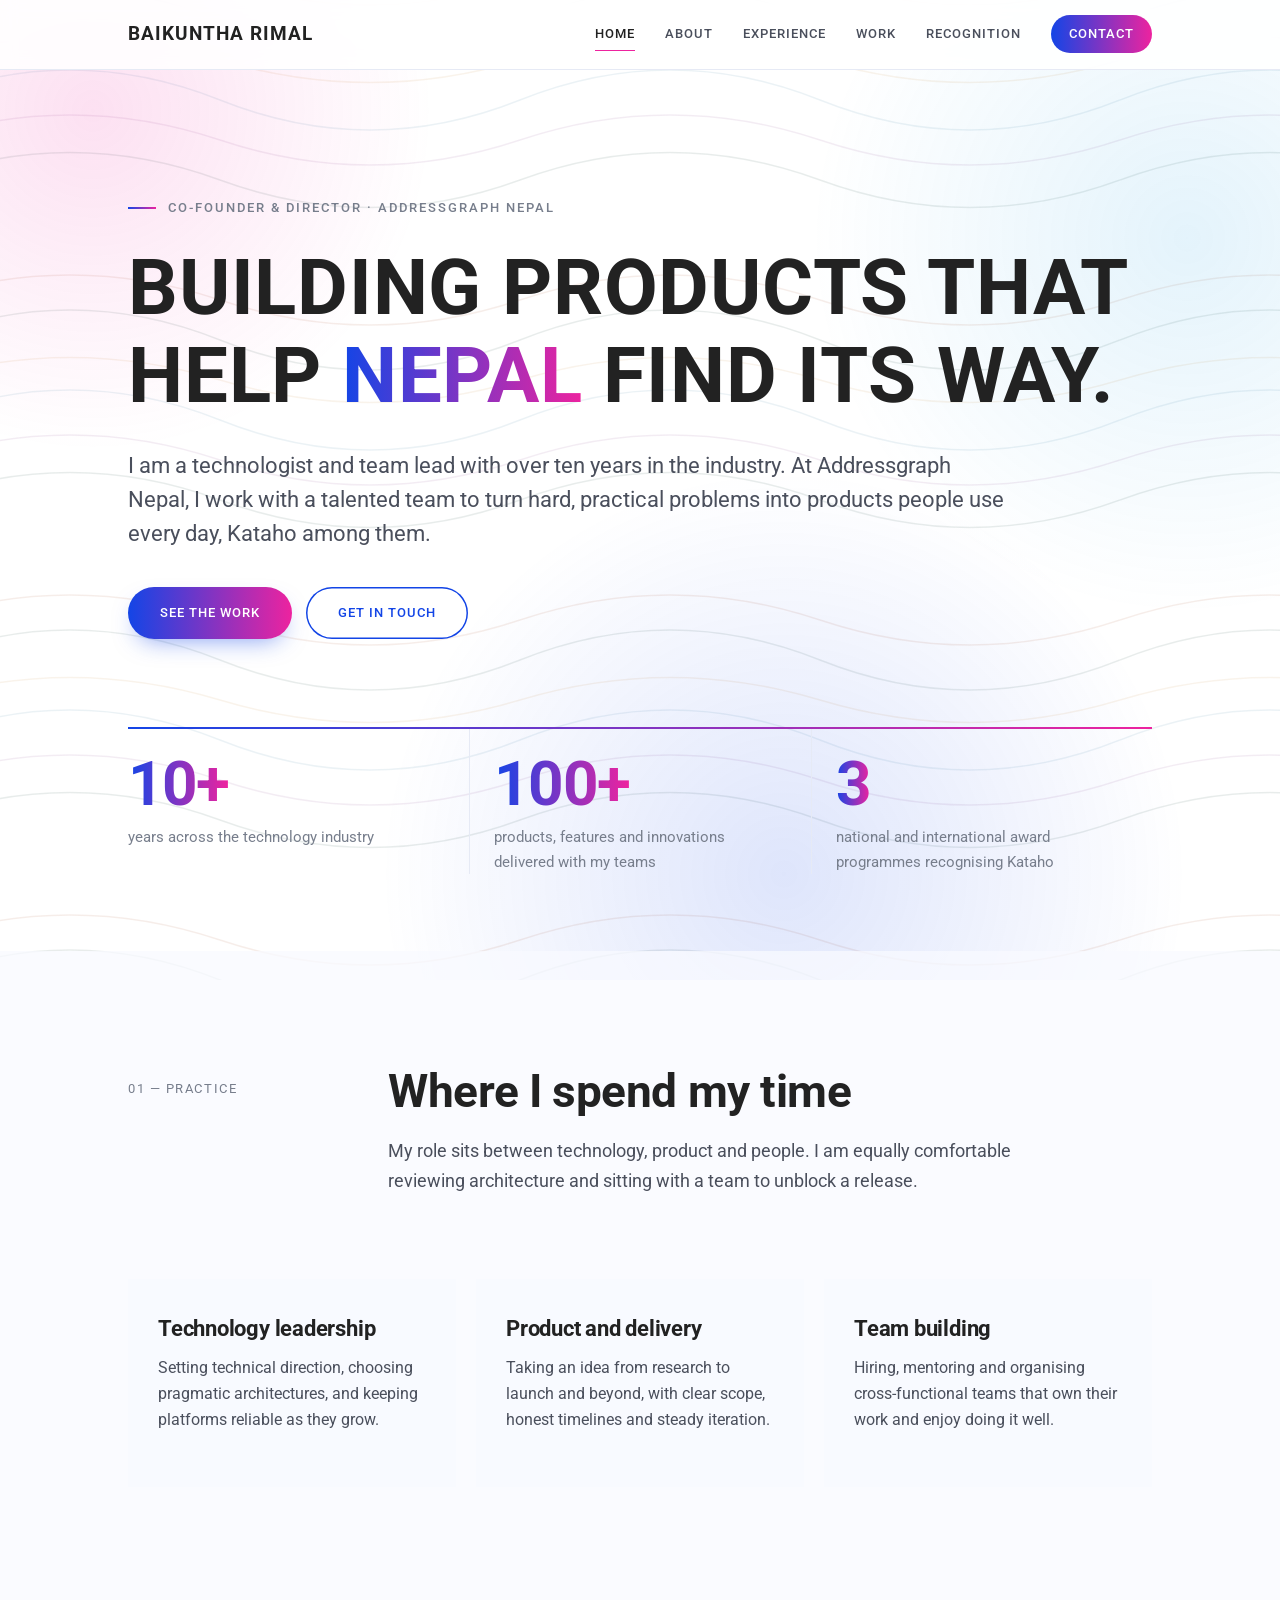
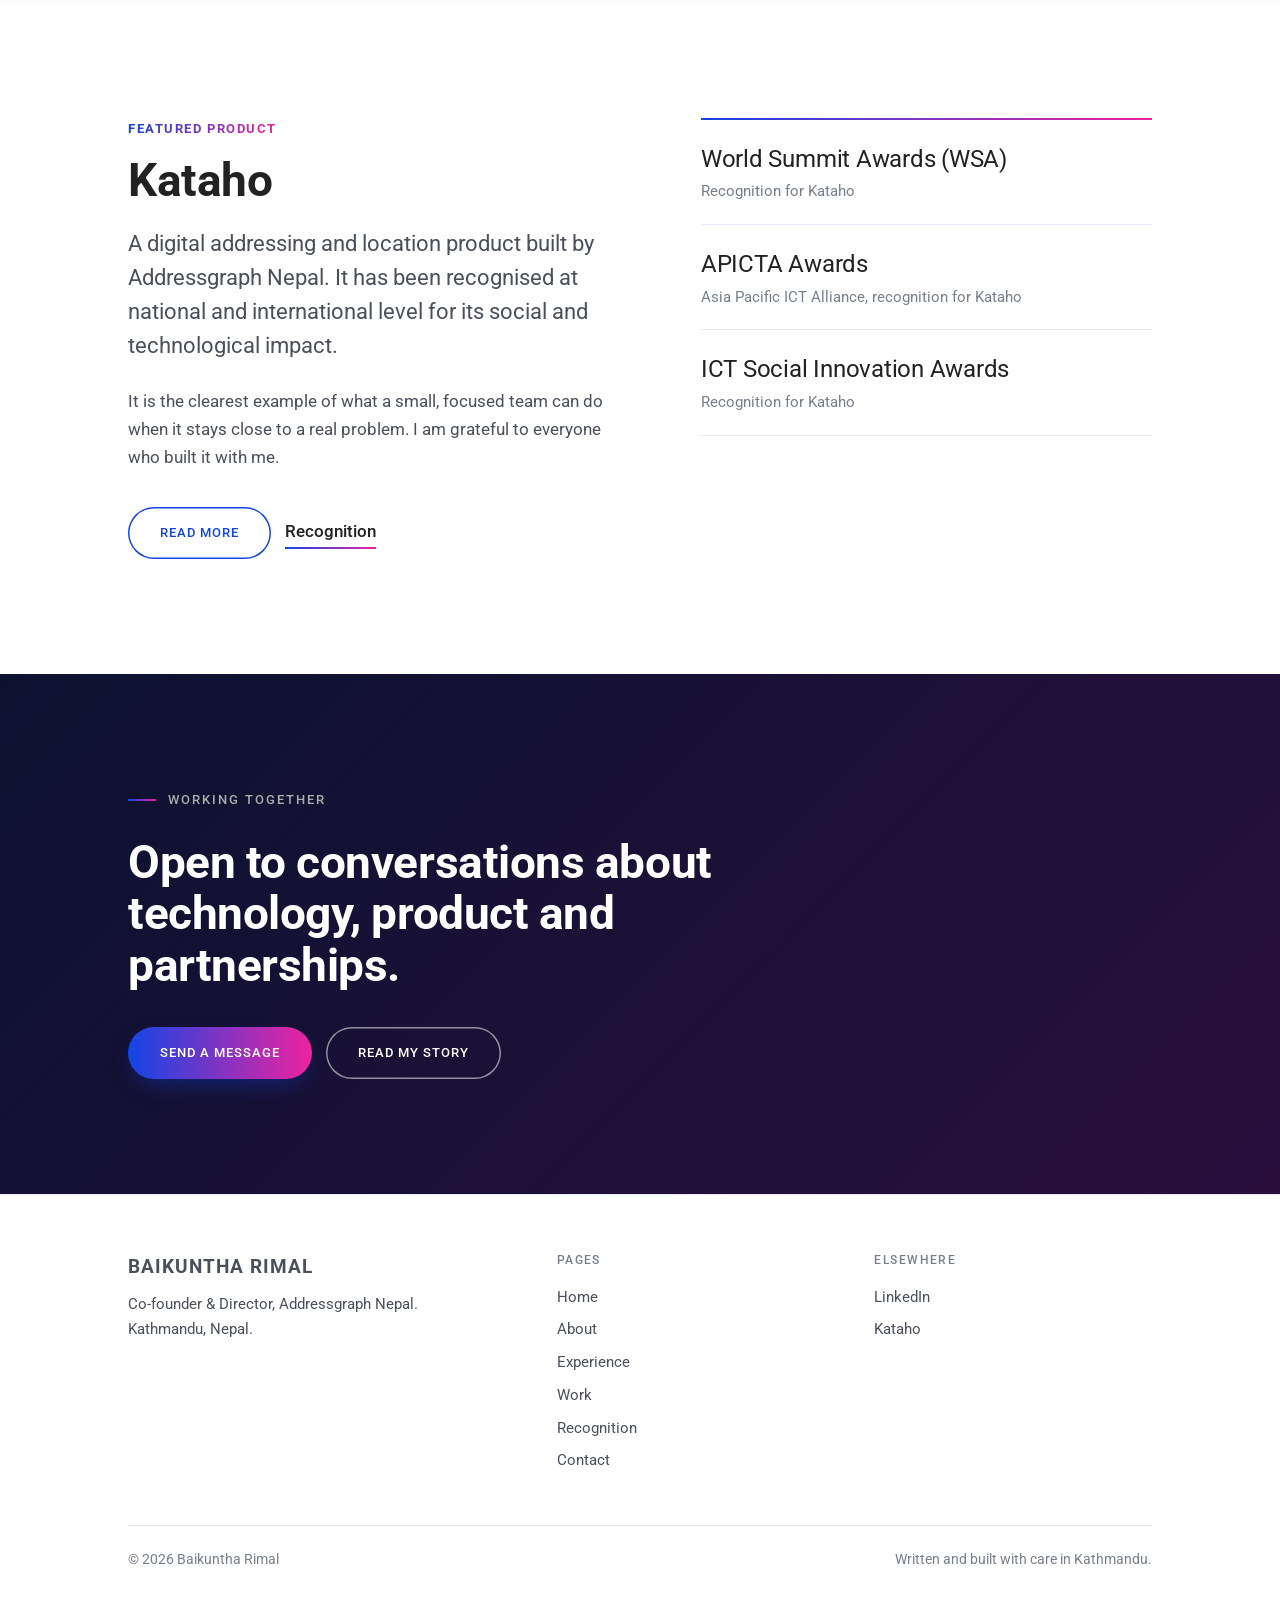
==== commit 3c10d430: "design changed" ====
--- a/index.html
+++ b/index.html
@@ -13,7 +13,7 @@
 <link rel="icon" href="assets/favicon.svg" type="image/svg+xml">
 <link rel="preconnect" href="https://fonts.googleapis.com">
 <link rel="preconnect" href="https://fonts.gstatic.com" crossorigin>
-<link href="https://fonts.googleapis.com/css2?family=Instrument+Sans:wght@400;500;600&family=Newsreader:ital,opsz,wght@0,6..72,400;0,6..72,500;1,6..72,400&display=swap" rel="stylesheet">
+<link href="https://fonts.googleapis.com/css2?family=Roboto:wght@300;400;500;700&display=swap" rel="stylesheet">
 <link rel="stylesheet" href="css/style.css">
 </head>
 <body>
--- a/css/style.css
+++ b/css/style.css
@@ -1,21 +1,22 @@
 /* Baikuntha Rimal — portfolio
-   Editorial, quiet, type-led. One accent colour, hairline rules, no effects. */
+   Breed-inspired: white canvas, Roboto, blue-to-pink gradient accents. */
 
 :root {
-  --paper: #f5f2ec;
-  --paper-2: #ece7de;
-  --ink: #151716;
-  --ink-2: #3b403d;
-  --muted: #6b706c;
-  --line: #d9d3c7;
-  --accent: #1c4a3e;
-  --accent-ink: #f5f2ec;
-  --clay: #a8512b;
-
-  --serif: "Newsreader", Georgia, "Times New Roman", serif;
-  --sans: "Instrument Sans", system-ui, -apple-system, "Segoe UI", sans-serif;
+  --paper: #ffffff;
+  --paper-2: #f8faff;
+  --ink: #222222;
+  --ink-2: #4a4f5c;
+  --muted: #777e8c;
+  --line: #e6eaf5;
+  --accent: #1345e6;
+  --accent-ink: #ffffff;
+  --clay: #ed239f;
+
+  --serif: "Roboto", system-ui, -apple-system, "Segoe UI", sans-serif;
+  --sans: "Roboto", system-ui, -apple-system, "Segoe UI", sans-serif;
 
   --wrap: 1120px;
+  --grad: linear-gradient(90deg, #1345e6, #ed239f);
   --gutter: clamp(20px, 5vw, 48px);
 }
 
@@ -30,6 +31,27 @@
   line-height: 1.65;
   -webkit-font-smoothing: antialiased;
 }
+/* ---------- Animated wave background (very light) ---------- */
+body::before, body::after {
+  content: ""; position: fixed; inset: -80px; z-index: -1; pointer-events: none;
+}
+body::before {
+  background-image: url("data:image/svg+xml,%3Csvg xmlns=%22http://www.w3.org/2000/svg%22 width=%221200%22 height=%22320%22 viewBox=%220 0 1200 320%22%3E%3Cpath d=%22M0 60 Q150 10 300 60 T600 60 T900 60 T1200 60%22 fill=%22none%22 stroke=%22%23a8512b%22 stroke-width=%221.5%22/%3E%3Cpath d=%22M0 100 Q150 40 300 100 T600 100 T900 100 T1200 100%22 fill=%22none%22 stroke=%22%231c4a3e%22 stroke-width=%221.5%22/%3E%3Cpath d=%22M0 140 Q150 95 300 140 T600 140 T900 140 T1200 140%22 fill=%22none%22 stroke=%22%23c98a3a%22 stroke-width=%221.5%22/%3E%3Cpath d=%22M0 180 Q150 120 300 180 T600 180 T900 180 T1200 180%22 fill=%22none%22 stroke=%22%233b7ea1%22 stroke-width=%221.5%22/%3E%3Cpath d=%22M0 220 Q150 170 300 220 T600 220 T900 220 T1200 220%22 fill=%22none%22 stroke=%22%238a4a8f%22 stroke-width=%221.5%22/%3E%3Cpath d=%22M0 260 Q150 205 300 260 T600 260 T900 260 T1200 260%22 fill=%22none%22 stroke=%22%231c4a3e%22 stroke-width=%221.5%22/%3E%3C/svg%3E");
+  background-size: 1200px 320px;
+  opacity: .1;
+  animation: wave-flow 50s linear infinite, wave-sway 9s ease-in-out infinite alternate, bg-pulse 10s ease-in-out infinite;
+}
+body::after {
+  background:
+    radial-gradient(38vmax 38vmax at 12% 18%, color-mix(in srgb, var(--clay) 14%, transparent), transparent 70%),
+    radial-gradient(42vmax 42vmax at 88% 30%, color-mix(in srgb, #1b9de2 12%, transparent), transparent 70%),
+    radial-gradient(45vmax 45vmax at 60% 90%, color-mix(in srgb, var(--accent) 14%, transparent), transparent 70%);
+  animation: bg-float 26s ease-in-out infinite alternate, bg-pulse 14s ease-in-out infinite reverse;
+}
+@keyframes wave-flow { to { background-position: 1200px 0; } }
+@keyframes wave-sway { from { transform: translateY(-14px); } to { transform: translateY(14px); } }
+@keyframes bg-pulse { 0%, 100% { opacity: .05; } 50% { opacity: .13; } }
+@keyframes bg-float { from { transform: translate(-3%, -2%) scale(1); } to { transform: translate(3%, 3%) scale(1.12); } }
 img { max-width: 100%; display: block; }
 a { color: inherit; }
 ::selection { background: var(--accent); color: var(--accent-ink); }
@@ -112,7 +134,7 @@
 .hero h1 { max-width: 14em; }
 .hero .lede { margin-top: 30px; }
 
-.tinted { background: var(--paper-2); }
+.tinted { background: color-mix(in srgb, var(--paper-2) 75%, transparent); }
 .dark { background: var(--ink); color: var(--paper); }
 .dark .eyebrow { color: #a9aea9; }
 .dark .lede { color: #cfd2cd; }
@@ -228,6 +250,7 @@
 .js .reveal { opacity: 0; transform: translateY(10px); transition: opacity .7s ease, transform .7s ease; }
 .js .reveal.in { opacity: 1; transform: none; }
 @media (prefers-reduced-motion: reduce) {
+  body::before, body::after { animation: none; }
   html { scroll-behavior: auto; }
   .js .reveal { opacity: 1; transform: none; transition: none; }
 }
@@ -254,3 +277,39 @@
   .figure, .figure + .figure { padding: 20px 0; border-left: 0; border-bottom: 1px solid var(--line); }
   .facts div { grid-template-columns: 1fr; gap: 2px; }
 }
+
+/* ---------- Breed-inspired theme layer ---------- */
+h1, h2, h3 { font-weight: 700; letter-spacing: -0.01em; }
+h1 { text-transform: uppercase; letter-spacing: .01em; }
+h1 em, h2 em { font-style: normal; background: var(--grad); -webkit-background-clip: text; background-clip: text; -webkit-text-fill-color: transparent; }
+.eyebrow { letter-spacing: 2px; font-weight: 500; }
+.eyebrow::before { height: 2px; background: var(--grad); }
+.site-header { background: color-mix(in srgb, #fff 88%, transparent); border-bottom-color: transparent; box-shadow: 0 1px 0 var(--line); }
+.brand { font-weight: 700; text-transform: uppercase; letter-spacing: 1px; font-size: 19px; }
+.nav a { font-weight: 500; text-transform: uppercase; font-size: 13px; letter-spacing: 1px; }
+.nav a:hover { border-color: #1345e6; }
+.nav a[aria-current="page"] { border-color: #ed239f; }
+.nav .nav-cta { border: 0; color: #fff; background: var(--grad); }
+.nav .nav-cta:hover, .nav .nav-cta[aria-current="page"] { background: var(--grad); color: #fff; opacity: .9; }
+.btn { border: 0; background: var(--grad); color: #fff; text-transform: uppercase; letter-spacing: 1px; font-size: 13px; font-weight: 500; padding: 15px 32px; box-shadow: 0 10px 24px -10px rgba(19,69,230,.55); transition: transform .2s, box-shadow .2s; }
+.btn:hover { background: var(--grad); border: 0; transform: translateY(-2px); box-shadow: 0 14px 28px -10px rgba(237,35,159,.55); }
+.btn.ghost { background: #fff; color: #1345e6; box-shadow: inset 0 0 0 1.5px #1345e6; }
+.btn.ghost:hover { background: var(--grad); color: #fff; box-shadow: 0 14px 28px -10px rgba(237,35,159,.55); }
+.link-arrow { border-image: var(--grad) 1; border-bottom-width: 2px; border-bottom-style: solid; }
+.figures, .rows, .cols-3, .awards, .facts, .principles { border-top: 2px solid; border-image: var(--grad) 1; }
+.figure strong { background: var(--grad); -webkit-background-clip: text; background-clip: text; -webkit-text-fill-color: transparent; font-weight: 700; width: fit-content; }
+.col, .row { transition: background .3s; }
+.cols-3 .col { background: #f8faff; margin: 0; padding: 36px 30px; border-left: 0; }
+.cols-3 .col + .col { border-left: 0; padding-left: 30px; }
+.cols-3 { gap: 20px; border-top: 0; border-image: none; }
+.cols-3 .col:hover { box-shadow: 0 20px 40px -20px rgba(19,69,230,.25); background: #fff; }
+.chips li { border-color: #dfe5fb; background: #f8faff; }
+.tinted .chips li { background: #fff; }
+.feature .tag, .principles li::before { background: var(--grad); -webkit-background-clip: text; background-clip: text; -webkit-text-fill-color: transparent; font-weight: 700; width: fit-content; }
+.portrait { border: 0; box-shadow: 0 30px 60px -30px rgba(19,69,230,.35); }
+.dark { background: linear-gradient(135deg, #0b1230, #2a0f3d); }
+.dark .btn { background: var(--grad); color: #fff; }
+.dark .btn.ghost { background: transparent; color: #fff; box-shadow: inset 0 0 0 1.5px #ffffff88; }
+.prose p:first-of-type { font-family: var(--sans); }
+input:focus, textarea:focus { border-color: #1345e6; box-shadow: 0 1px 0 #1345e6; }
+:focus-visible { outline-color: #1345e6; }
